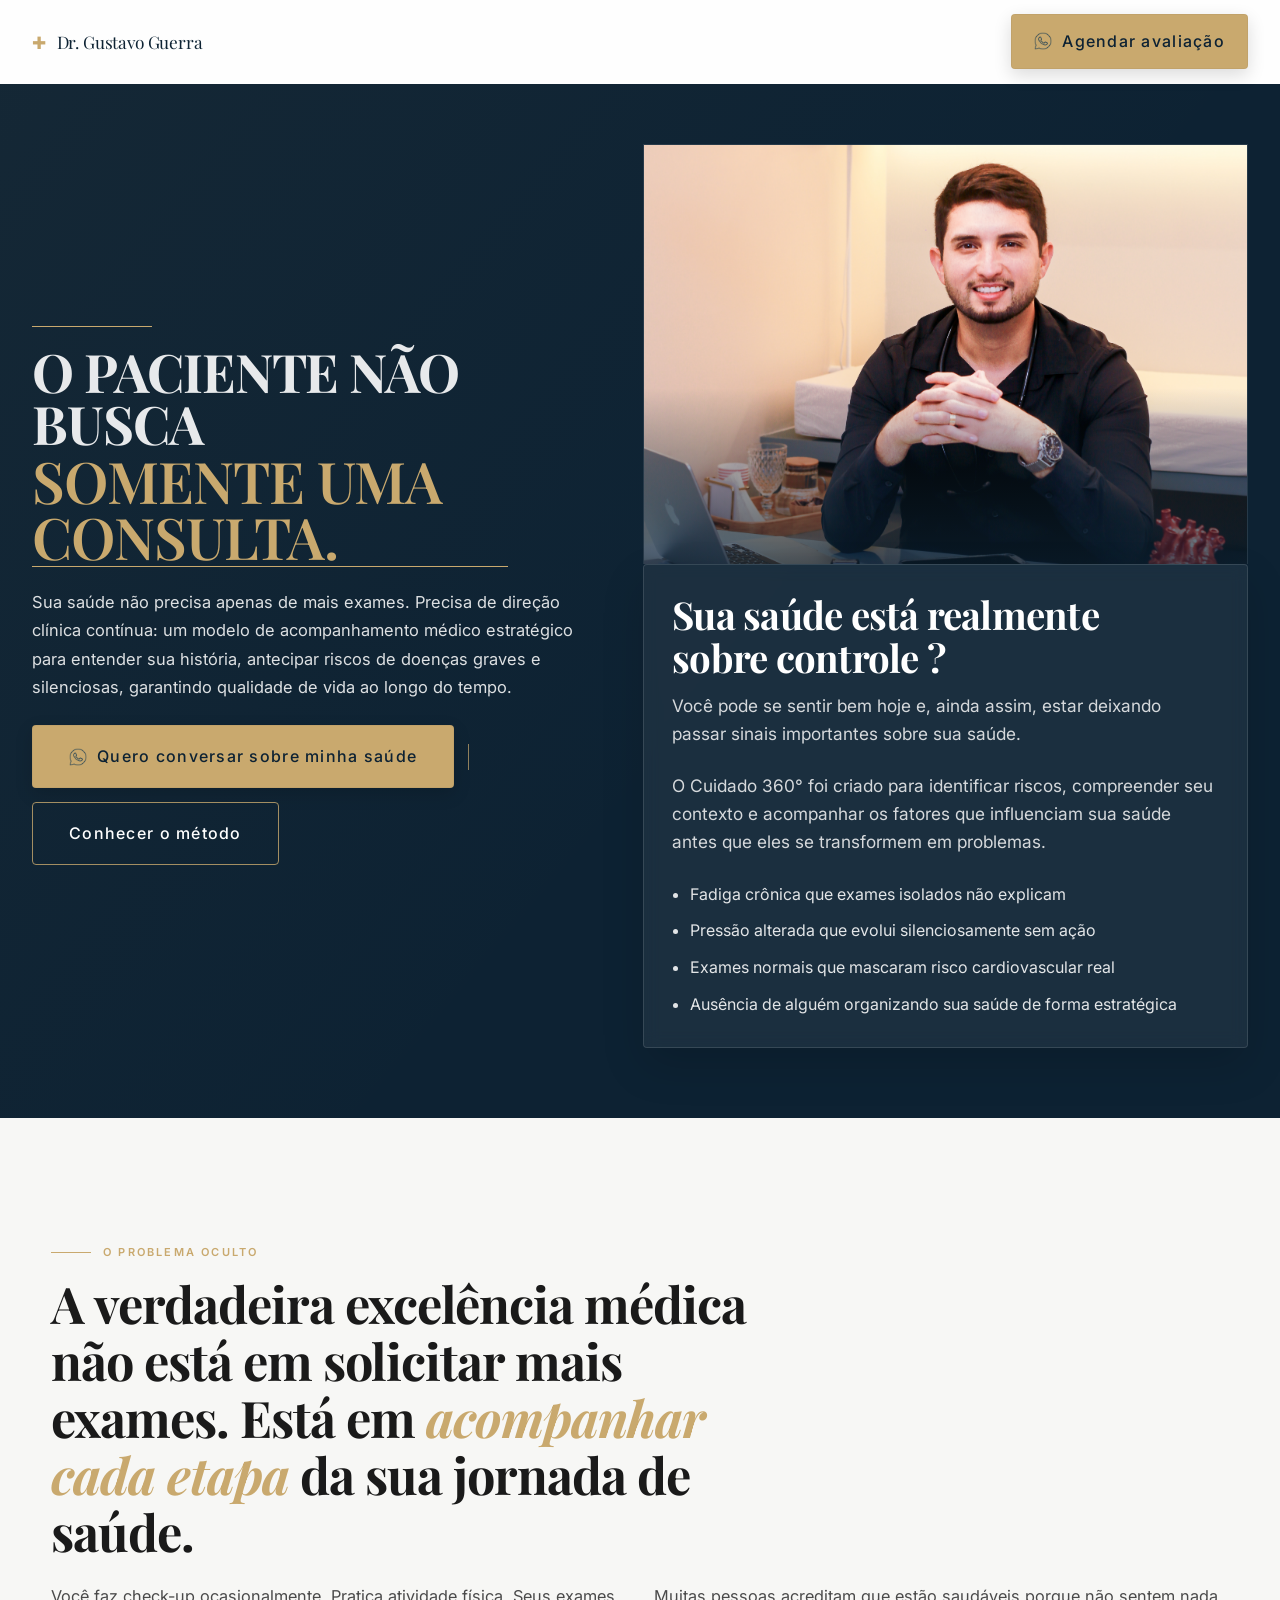
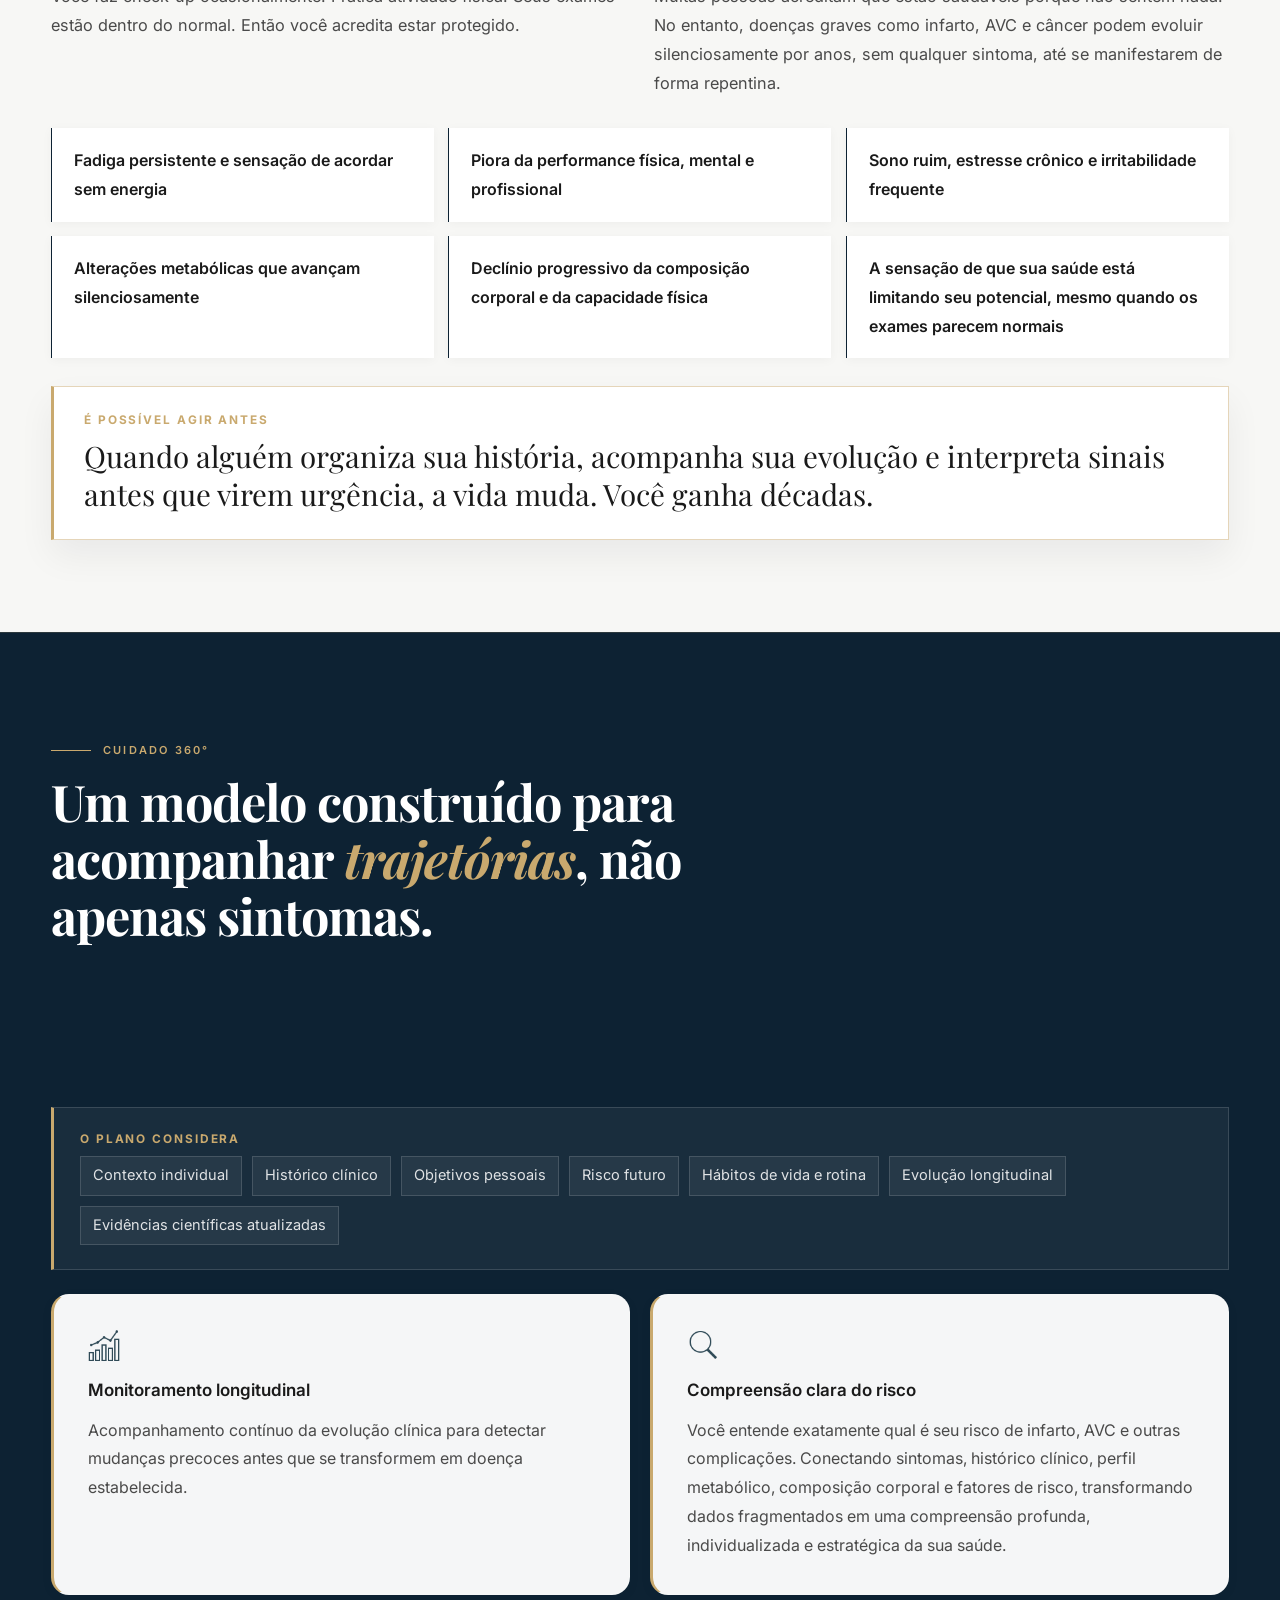
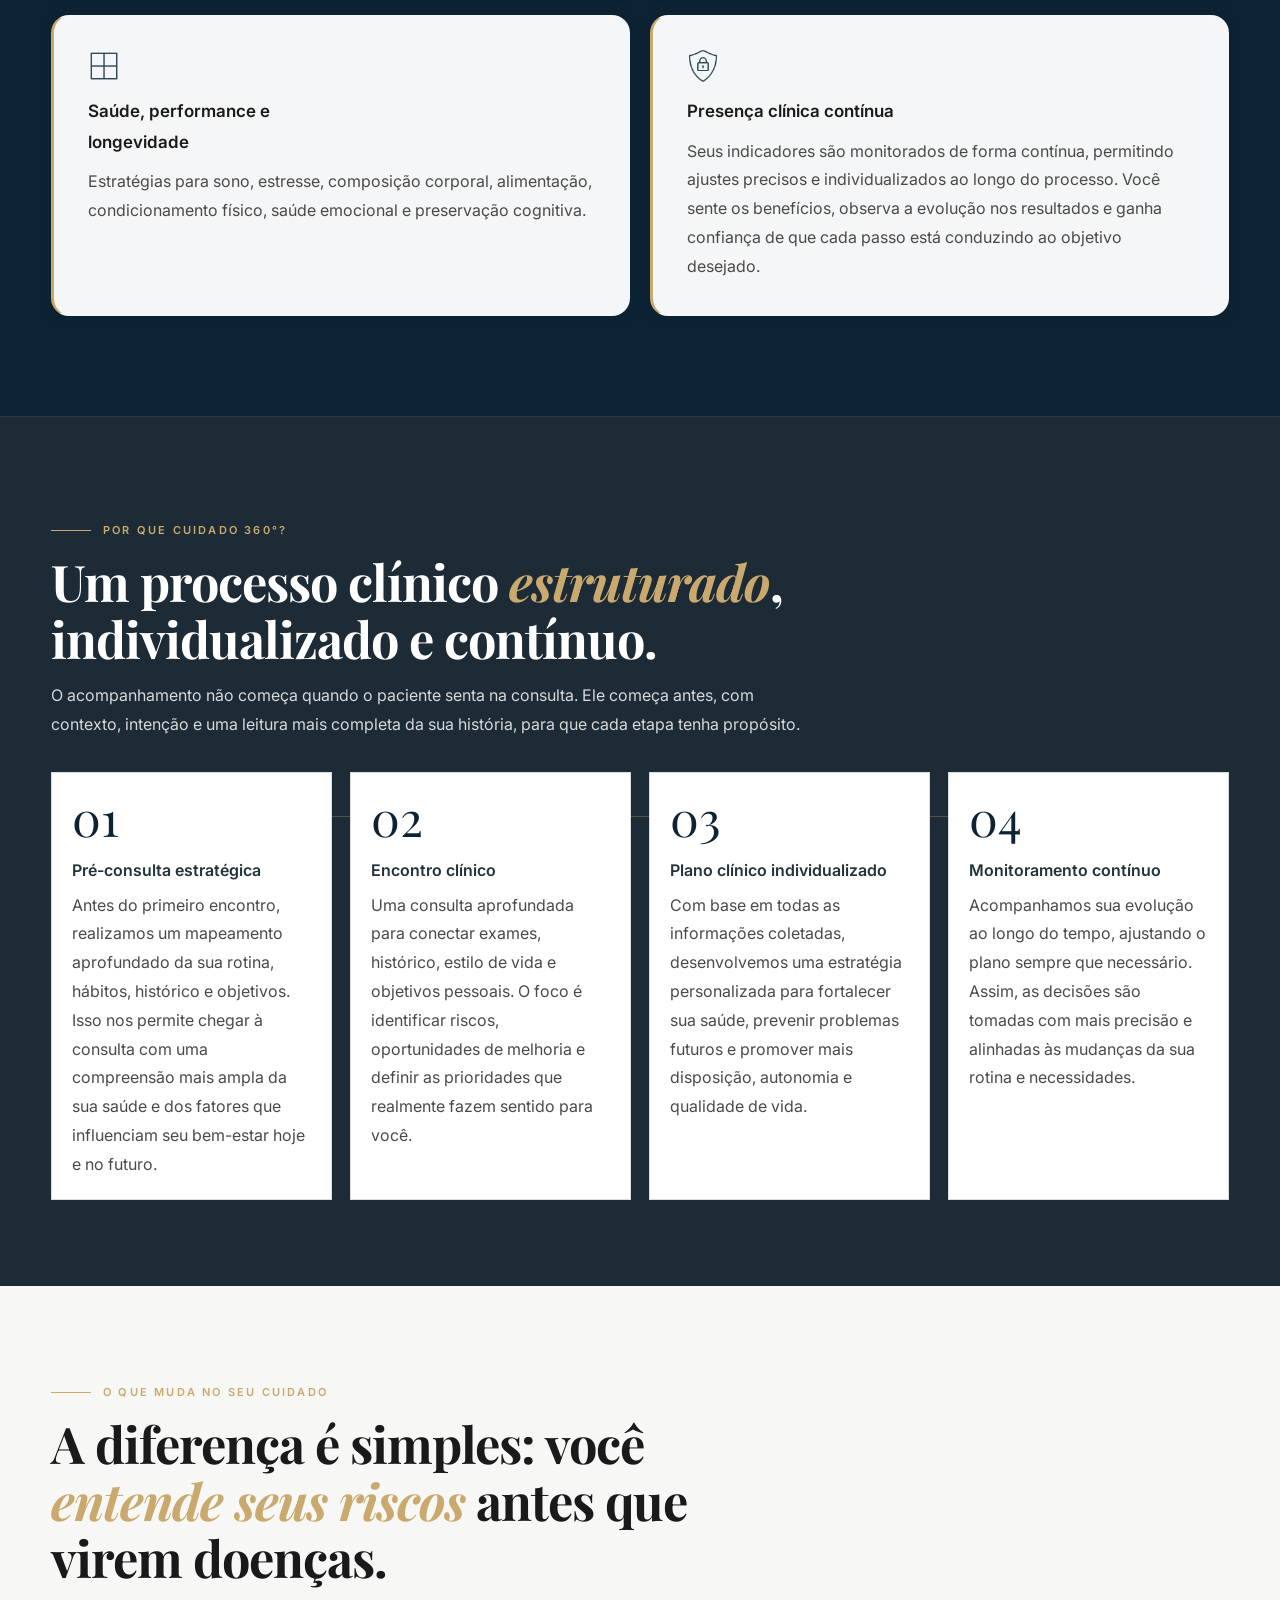
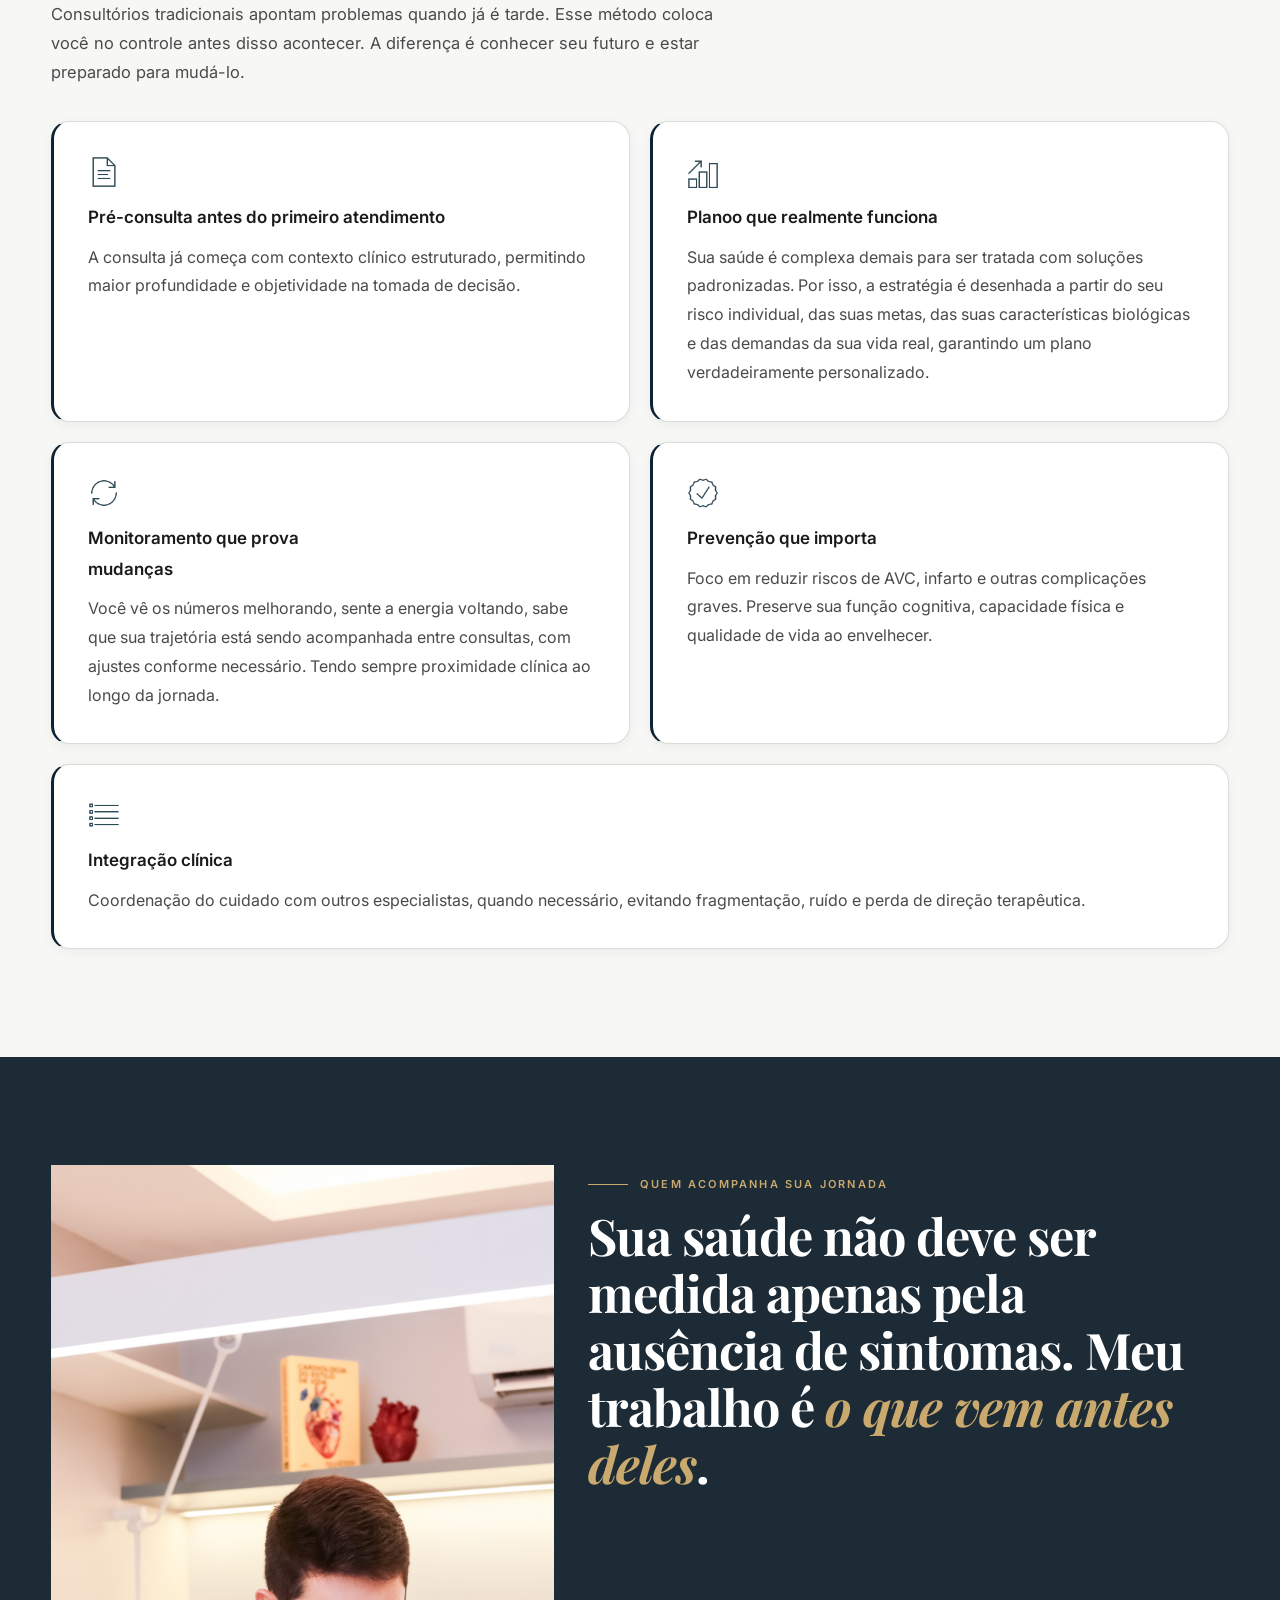
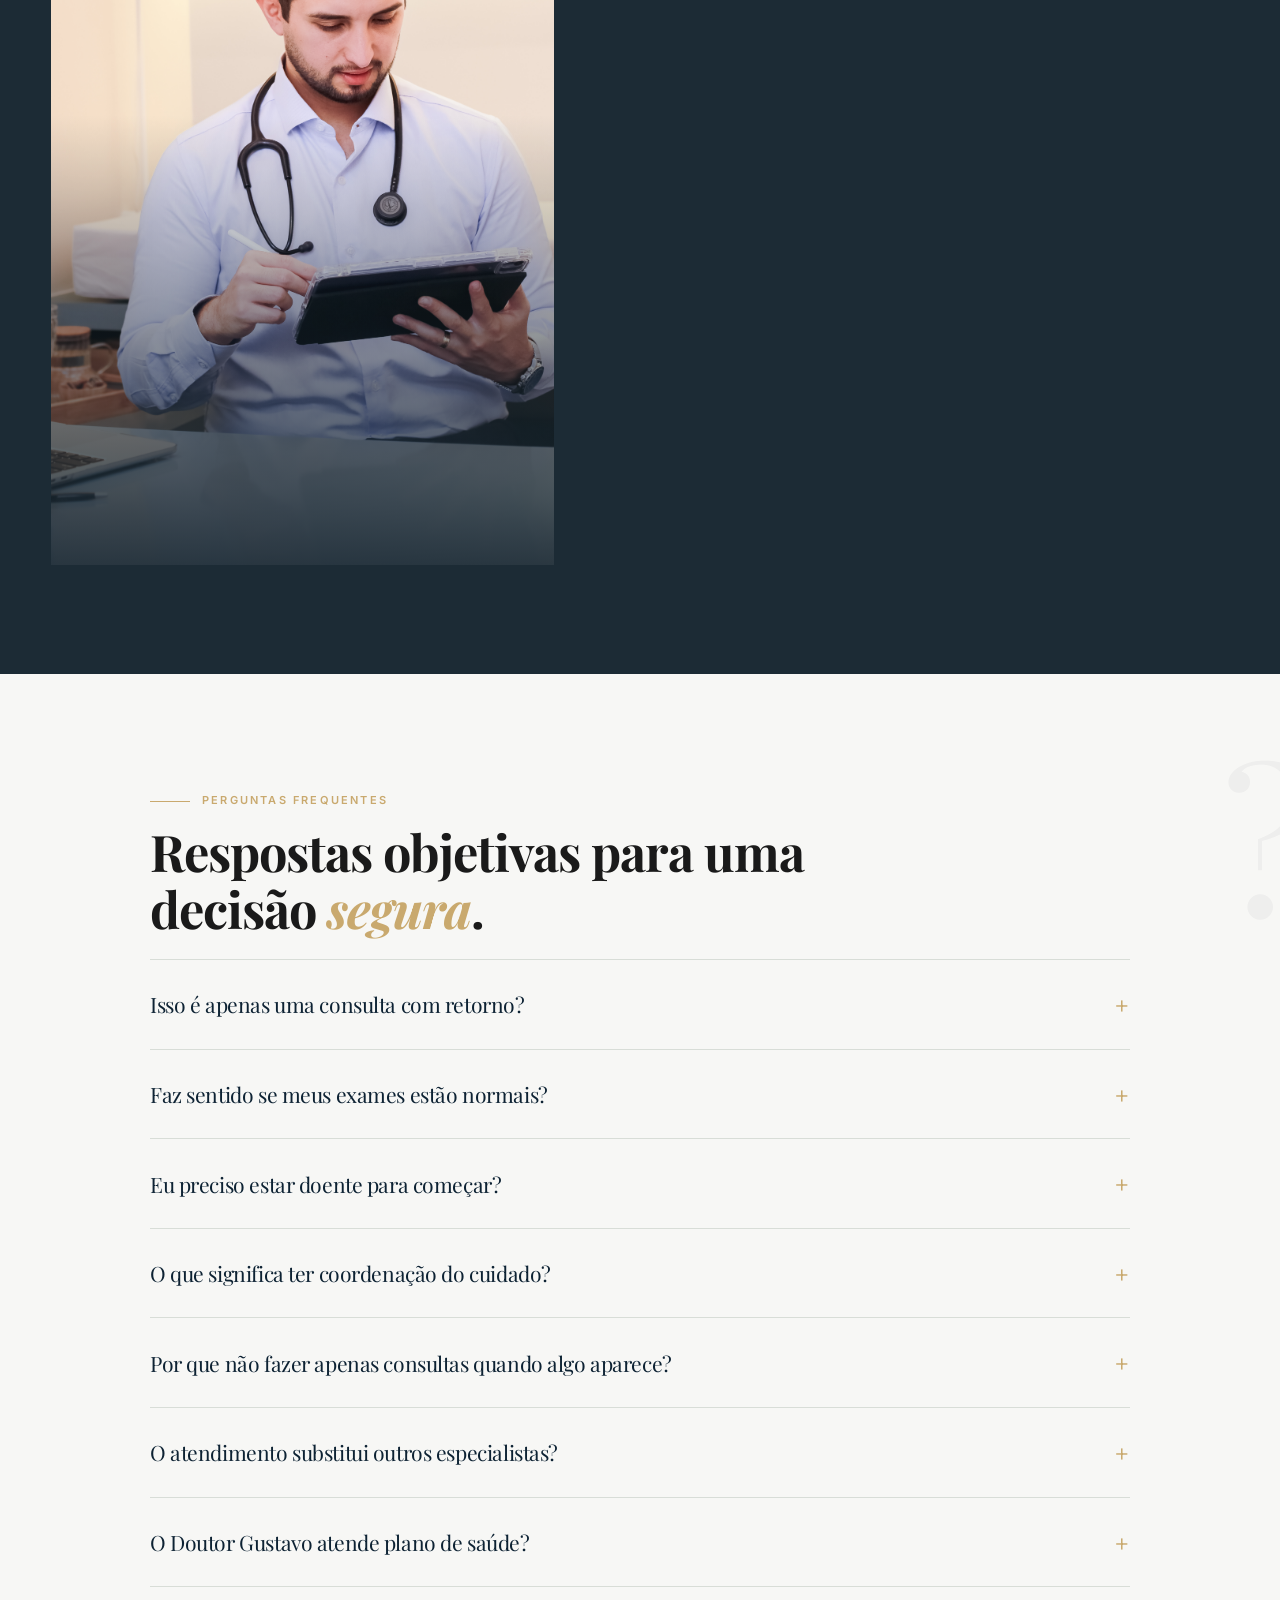
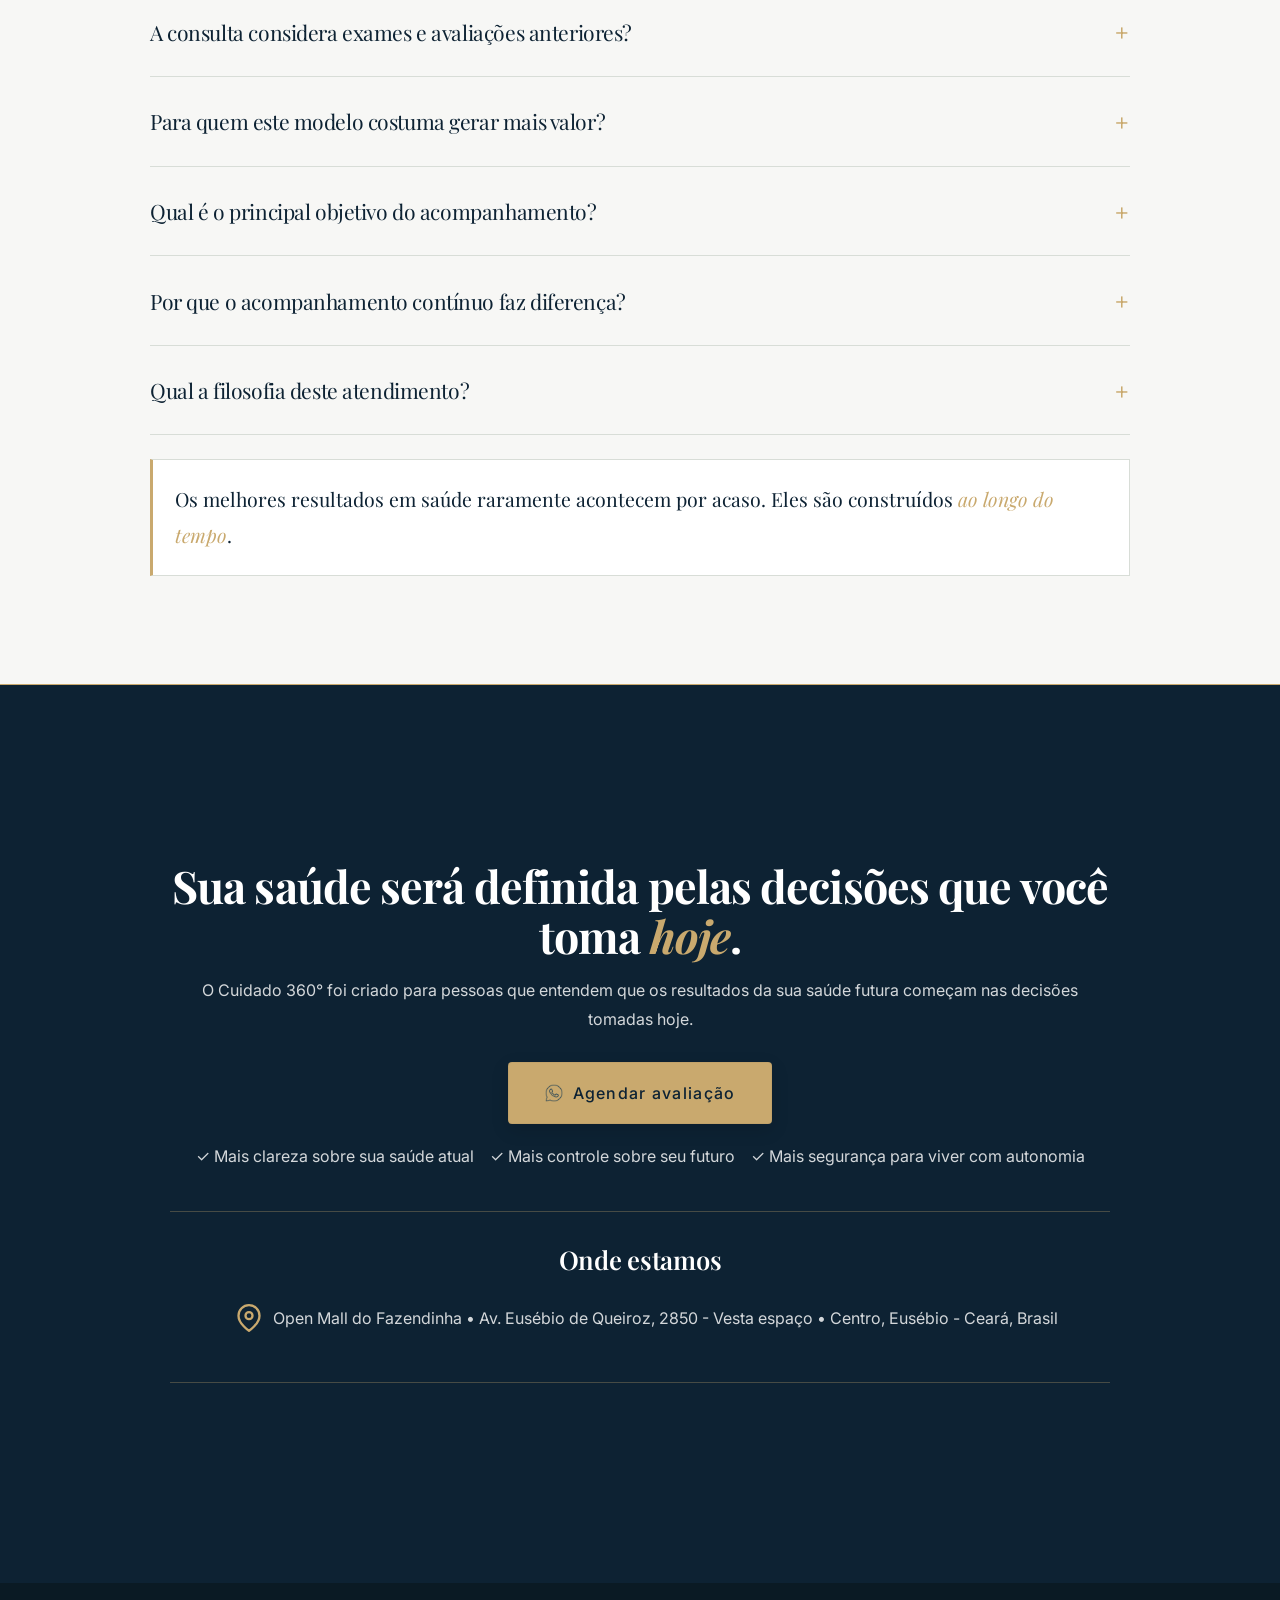
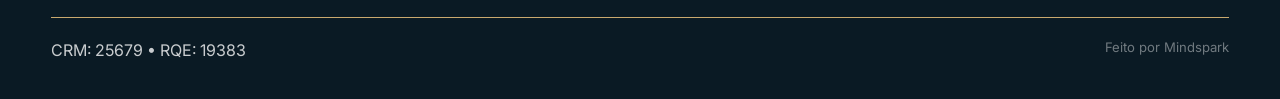
==== index.html @ e39c7053 "Bullet hreo" ====
<!doctype html>
<html lang="pt-BR">
<head>
  <meta charset="UTF-8" />
  <meta name="viewport" content="width=device-width, initial-scale=1.0" />
  <title>Dr. Gustavo Guerra | Cuidado 360</title>
  <meta name="description" content="Gestão médica estratégica com acompanhamento longitudinal de alta excelência.">
  <link rel="preconnect" href="https://fonts.googleapis.com">
  <link rel="preconnect" href="https://fonts.gstatic.com" crossorigin>
  <link href="https://fonts.googleapis.com/css2?family=Inter:wght@300;400;500;600&family=Playfair+Display:ital,wght@0,500;0,600;0,700;1,500&display=swap" rel="stylesheet">
  <link rel="stylesheet" href="styles.css" />
</head>
<body>
  <nav class="topbar" aria-label="Barra principal">
    <div class="topbar__inner">
      <p class="brand"><span>✚</span> Dr. Gustavo Guerra</p>
      <a class="btn btn--primary btn--wa" href="https://wa.me/5500000000000" target="_blank" rel="noopener noreferrer"><span class="btn__icon" aria-hidden="true"><!-- SVG original: <svg viewBox="0 0 24 24" fill="none"><path d="M20.2 12.1c0 4.5-3.7 8.2-8.2 8.2-1.4 0-2.8-.4-4-.9L3.7 21l1.5-4.2c-.7-1.3-1-2.7-1-4.2 0-4.5 3.7-8.2 8.2-8.2s8.2 3.7 8.2 8.2Z"></path><path d="M9.2 8.9c.2-.4.4-.4.6-.4h.5c.2 0 .4 0 .5.4l.8 2c.1.2.1.4 0 .6l-.4.5c-.1.1-.2.2-.1.4.3.6.8 1.1 1.4 1.6.5.4 1 .7 1.6.9.2.1.3 0 .4-.1l.5-.6c.2-.2.4-.2.6-.1l1.9.9c.3.1.4.3.4.5v.5c0 .2 0 .4-.4.6-.5.3-1 .5-1.6.5-1 0-2-.4-3-.9-1-.5-1.9-1.3-2.7-2.1-.8-.8-1.5-1.7-2-2.7-.5-1-.8-2-.8-3 0-.6.2-1.2.4-1.7Z"></path></svg> --><img src="midias/icones/whatsapp.png" alt=""></span><span>Agendar avaliação</span></a>
    </div>
  </nav>

  <header class="hero" id="inicio">
    <div class="container hero__container">
      <div class="hero__grid">
        <div class="hero__content">
          <!-- <p class="hero__kicker">Acompanhamento médico para viver com plenitude!</p> -->
          <div class="hero__hairline"></div>
          <h1>
            <span class="hero__title-row">O paciente não busca</span>
            <span class="hero__title-row"><span class="hero__title-accent">somente uma consulta.</span></span>
          </h1>
          <p class="hero__subtitle">Sua saúde não precisa apenas de mais exames. Precisa de direção clínica contínua: um modelo de acompanhamento médico estratégico para entender sua história, antecipar riscos de doenças graves e silenciosas, garantindo qualidade de vida ao longo do tempo.</p>
          <div class="hero__actions">
            <a class="btn btn--primary btn--wa" href="https://wa.me/5500000000000" target="_blank" rel="noopener noreferrer"><span class="btn__icon" aria-hidden="true"><!-- SVG original: <svg viewBox="0 0 24 24" fill="none"><path d="M20.2 12.1c0 4.5-3.7 8.2-8.2 8.2-1.4 0-2.8-.4-4-.9L3.7 21l1.5-4.2c-.7-1.3-1-2.7-1-4.2 0-4.5 3.7-8.2 8.2-8.2s8.2 3.7 8.2 8.2Z"></path><path d="M9.2 8.9c.2-.4.4-.4.6-.4h.5c.2 0 .4 0 .5.4l.8 2c.1.2.1.4 0 .6l-.4.5c-.1.1-.2.2-.1.4.3.6.8 1.1 1.4 1.6.5.4 1 .7 1.6.9.2.1.3 0 .4-.1l.5-.6c.2-.2.4-.2.6-.1l1.9.9c.3.1.4.3.4.5v.5c0 .2 0 .4-.4.6-.5.3-1 .5-1.6.5-1 0-2-.4-3-.9-1-.5-1.9-1.3-2.7-2.1-.8-.8-1.5-1.7-2-2.7-.5-1-.8-2-.8-3 0-.6.2-1.2.4-1.7Z"></path></svg> --><img src="midias/icones/whatsapp.png" alt=""></span><span>Quero conversar sobre minha saúde</span></a>
            <span class="hero__cta-divider" aria-hidden="true"></span>
            <a class="btn btn--outline" href="#metodo">Conhecer o método</a>
          </div>
        </div>

        <div class="hero__visual">
          <figure class="hero__photo">
            <img src="midias/IMG_6177.jpg" alt="Dr. Gustavo Guerra em retrato profissional" loading="lazy">
          </figure>
          <aside class="hero__card">
            <!-- Versao anterior do card:
            <h2>Você se sente cansado, fadigado, irritado ou ansioso? Talvez sua saúde esteja pedindo acompanhamento, não apenas uma consulta.</h2>
            <ul>
              <li>Mais energia e disposição para performar no cotidiano</li>
              <li>Longevidade com autonomia para curtir sua família</li>
              <li>Clareza mental para decisões mais assertivas</li>
              <li>Mais controle emocional e menos sobrecarga mental</li>
              <li>Autoestima, autoconfiança e performance profissional</li>
            </ul>
            -->
            <h2>Sua saúde está realmente sobre controle ?</h2>
            <p class="hero__card-lead">Você pode se sentir bem hoje e, ainda assim, estar deixando passar sinais importantes sobre sua saúde. </p>
            <p class="hero__card-lead"> O Cuidado 360° foi criado para identificar riscos, compreender seu contexto e acompanhar os fatores que influenciam sua saúde antes que eles se transformem em problemas.</p>

            <ul>
              <li>Fadiga crônica que exames isolados não explicam</li>
              <li>Pressão alterada que evolui silenciosamente sem ação</li>
              <li>Exames normais que mascaram risco cardiovascular real</li>
              <li>Ausência de alguém organizando sua saúde de forma estratégica</li>
            </ul>
            <!-- <span class="hero__icon">✚ Você se sente cansado, fadigado, irritado ou ansioso? Talvez sua saúde esteja pedindo acompanhamento, não apenas uma consulta.</span> -->
           
          </aside>
        </div>
      </div>
    </div>
  </header>

  <main>
    <section class="section section--light" id="problema">
      <div class="container reveal-group">
        <p class="eyebrow" data-reveal>O problema oculto</p>
        <h2 data-reveal>A verdadeira excelência médica não está em solicitar mais exames. Está em <em>acompanhar cada etapa</em> da sua jornada de saúde.</h2>
        <div class="split-copy">
          <p data-reveal>Você faz check-up ocasionalmente. Pratica atividade física. Seus exames estão dentro do normal. Então você acredita estar protegido.</p>
          <p data-reveal>Muitas pessoas acreditam que estão saudáveis porque não sentem nada. No entanto, doenças graves como infarto, AVC e câncer podem evoluir silenciosamente por anos, sem qualquer sintoma, até se manifestarem de forma repentina.</p> 
        </div>
        <div class="problem-grid problem-grid--symptoms">
          <article class="problem-item" data-reveal>
            <p>Fadiga persistente e sensação de acordar sem energia</p>
          </article>
          <article class="problem-item" data-reveal>
            <p>Piora da performance física, mental e profissional</p>
          </article>
          <article class="problem-item" data-reveal>
            <p>Sono ruim, estresse crônico e irritabilidade frequente</p>
          </article>
          <article class="problem-item" data-reveal>
            <p>Alterações metabólicas que avançam silenciosamente</p>
          </article>
          <article class="problem-item" data-reveal>
            <p>Declínio progressivo da composição corporal e da capacidade física</p>
          </article>
          <article class="problem-item" data-reveal>
            <p>A sensação de que sua saúde está limitando seu potencial, mesmo quando os exames parecem normais</p>
          </article>
        </div>
        <article class="insight-box" data-reveal>
          <span>É possível agir antes</span>
          <p>Quando alguém organiza sua história, acompanha sua evolução e interpreta sinais antes que virem urgência, a vida muda. Você ganha décadas.</p>
        </article>
      </div>
    </section>

    <section class="section section--dark" id="metodo">
      <div class="container reveal-group">
        <p class="eyebrow" data-reveal>Cuidado 360°</p>
        <h2 data-reveal>Um modelo construído para acompanhar <em>trajetórias</em>, não apenas sintomas.</h2>
        <p class="lead" data-reveal>O Cuidado 360° parte de um princípio simples: transformar o acompanhamento médico em um sistema contínuo de avaliação, prevenção e tomada de decisão clínica personalizada. Cada conduta nasce da leitura do seu contexto, do seu histórico, dos seus objetivos e da sua evolução ao longo do tempo.</p>
        <div class="method-context" data-reveal>
          <span>O plano considera</span>
          <ul>
            <li>Contexto individual</li>
            <li>Histórico clínico</li>
            <li>Objetivos pessoais</li>
            <li>Risco futuro</li>
            <li>Hábitos de vida e rotina</li>
            <li>Evolução longitudinal</li>
            <li>Evidências científicas atualizadas</li>
          </ul>
        </div>
        <div class="grid grid--2 method-pillars">
          <article class="card" data-reveal>
            <span class="card__icon" aria-hidden="true"><!-- SVG original: <svg viewBox="0 0 24 24" fill="none"><polyline points="4,14 9,9 13,13 20,6"></polyline><path d="M20 11V6H15"></path></svg> --><img src="midias/icones/monitoramento.png" alt=""></span>
            <h3>Monitoramento longitudinal</h3>
            <p>Acompanhamento contínuo da evolução clínica para detectar mudanças precoces antes que se transformem em doença estabelecida.</p>
          </article>
          <article class="card" data-reveal>
            <span class="card__icon" aria-hidden="true"><!-- SVG original: <svg viewBox="0 0 24 24" fill="none"><circle cx="11" cy="11" r="7"></circle><path d="M21 21l-4.3-4.3"></path><path d="M11 8v3l2 2"></path></svg> --><img src="midias/icones/raciocinio-clinico.png" alt=""></span>
            <h3>Compreensão clara do risco</h3>
            <p>Você entende exatamente qual é seu risco de infarto, AVC e outras complicações. Conectando sintomas, histórico clínico, perfil metabólico, composição corporal e fatores de risco, transformando dados fragmentados em uma compreensão profunda, individualizada e estratégica da sua saúde.</p>
          </article>
          <article class="card" data-reveal>
            <span class="card__icon" aria-hidden="true"><!-- SVG original: <svg viewBox="0 0 24 24" fill="none"><rect x="4" y="4" width="7" height="7"></rect><rect x="13" y="4" width="7" height="7"></rect><rect x="4" y="13" width="7" height="7"></rect><rect x="13" y="13" width="7" height="7"></rect></svg> --><img src="midias/icones/saude-performance.png" alt=""></span>
            <h3>Saúde, performance e longevidade</h3>
            <p>Estratégias para sono, estresse, composição corporal, alimentação, condicionamento físico, saúde emocional e preservação cognitiva.</p>
          </article>
          <article class="card" data-reveal>
            <span class="card__icon" aria-hidden="true"><!-- SVG original: <svg viewBox="0 0 24 24" fill="none"><path d="M12 3l7 3v6c0 5-3.5 8-7 9-3.5-1-7-4-7-9V6l7-3z"></path><path d="M12 8v4l2 2"></path></svg> --><img src="midias/icones/presenca-clinica.png" alt=""></span>
            <h3>Presença clínica contínua</h3>
            <p>Seus indicadores são monitorados de forma contínua, permitindo ajustes precisos e individualizados ao longo do processo. Você sente os benefícios, observa a evolução nos resultados e ganha confiança de que cada passo está conduzindo ao objetivo desejado.</p>
          </article>
        </div>
      </div>
    </section>

    <section class="section section--graphite" id="processo">
      <div class="container reveal-group">
        <p class="eyebrow" data-reveal>Por que Cuidado 360°?</p>
        <h2 data-reveal>Um processo clínico <em>estruturado</em>, individualizado e contínuo.</h2>
        <p class="lead" data-reveal>O acompanhamento não começa quando o paciente senta na consulta. Ele começa antes, com contexto, intenção e uma leitura mais completa da sua história, para que cada etapa tenha propósito.</p>
        <div class="process" data-process>
          <article class="process__step" data-reveal>
            <span>01</span>
            <h3>Pré-consulta estratégica</h3>
            <p>Antes do primeiro encontro, realizamos um mapeamento aprofundado da sua rotina, hábitos, histórico e objetivos. Isso nos permite chegar à consulta com uma compreensão mais ampla da sua saúde e dos fatores que influenciam seu bem-estar hoje e no futuro.</p>
          </article>
          <article class="process__step" data-reveal>
            <span>02</span>
            <h3>Encontro clínico</h3>
            <p>Uma consulta aprofundada para conectar exames, histórico, estilo de vida e objetivos pessoais. O foco é identificar riscos, oportunidades de melhoria e definir as prioridades que realmente fazem sentido para você.</p>
          </article>
          <article class="process__step" data-reveal>
            <span>03</span>
            <h3>Plano clínico individualizado</h3>
            <p>Com base em todas as informações coletadas, desenvolvemos uma estratégia personalizada para fortalecer sua saúde, prevenir problemas futuros e promover mais disposição, autonomia e qualidade de vida.</p>
          </article>
          <article class="process__step" data-reveal>
            <span>04</span>
            <h3>Monitoramento contínuo</h3>
            <p>Acompanhamos sua evolução ao longo do tempo, ajustando o plano sempre que necessário. Assim, as decisões são tomadas com mais precisão e alinhadas às mudanças da sua rotina e necessidades.</p>
          </article>
        </div>
      </div>
    </section>

    <section class="section section--light" id="diferenciais">
      <div class="container reveal-group">
        <p class="eyebrow" data-reveal>O que muda no seu cuidado</p>
        <h2 data-reveal>A diferença é simples: você <em>entende seus riscos</em> antes que virem doenças.</h2>
        <p class="section-lead" data-reveal>Consultórios tradicionais apontam problemas quando já é tarde. Esse método coloca você no controle antes disso acontecer. A diferença é conhecer seu futuro e estar preparado para mudá-lo.</p>
        <div class="grid grid--2">
          <article class="card" data-reveal>
            <span class="card__icon" aria-hidden="true"><!-- SVG original: <svg viewBox="0 0 24 24" fill="none"><rect x="6" y="4" width="12" height="16"></rect><path d="M9 9h6M9 13h6"></path></svg> --><img src="midias/icones/pre-consulta.png" alt=""></span>
            <h3 class="card__title--single-line">Pré-consulta antes do primeiro atendimento</h3>
            <p>A consulta já começa com contexto clínico estruturado, permitindo maior profundidade e objetividade na tomada de decisão.</p>
          </article>
          <article class="card" data-reveal>
            <span class="card__icon" aria-hidden="true"><!-- SVG original: <svg viewBox="0 0 24 24" fill="none"><path d="M4 18l7-7 4 4 5-5"></path><path d="M15 10h5v5"></path></svg> --><img src="midias/icones/personalizacao.png" alt=""></span>
            <h3>Planoo que realmente funciona</h3>
            <p>Sua saúde é complexa demais para ser tratada com soluções padronizadas. Por isso, a estratégia é desenhada a partir do seu risco individual, das suas metas, das suas características biológicas e das demandas da sua vida real, garantindo um plano verdadeiramente personalizado.</p>
          </article>
          <article class="card" data-reveal>
            <span class="card__icon" aria-hidden="true"><!-- SVG original: <svg viewBox="0 0 24 24" fill="none"><path d="M20 11a8 8 0 0 0-14-5"></path><path d="M4 13a8 8 0 0 0 14 5"></path><path d="M3 5v4h4"></path><path d="M21 19v-4h-4"></path></svg> --><img src="midias/icones/continuidade.png" alt=""></span>
            <h3>Monitoramento que prova mudanças</h3>
            <p>Você vê os números melhorando, sente a energia voltando, sabe que sua trajetória está sendo acompanhada entre consultas, com ajustes conforme necessário. Tendo sempre proximidade clínica ao longo da jornada.</p>
          </article>
          <article class="card" data-reveal>
            <span class="card__icon" aria-hidden="true"><!-- SVG original: <svg viewBox="0 0 24 24" fill="none"><path d="M12 3l7 3v6c0 5-3.5 8-7 9-3.5-1-7-4-7-9V6l7-3z"></path><path d="M9 12l2 2 4-4"></path></svg> --><img src="midias/icones/prevencao.png" alt=""></span>
            <h3>Prevenção que importa</h3>
            <p>Foco em reduzir riscos de AVC, infarto e outras complicações graves. Preserve sua função cognitiva, capacidade física e qualidade de vida ao envelhecer.</p>
          </article>
          <article class="card card--wide" data-reveal>
            <span class="card__icon" aria-hidden="true"><!-- SVG original: <svg viewBox="0 0 24 24" fill="none"><path d="M8 6h8M8 12h8M8 18h8"></path><path d="M4 6h.01M4 12h.01M4 18h.01"></path><path d="M20 6h.01M20 12h.01M20 18h.01"></path></svg> --><img src="midias/icones/integracao-clinica.png" alt=""></span>
            <h3>Integração clínica</h3>
            <p>Coordenação do cuidado com outros especialistas, quando necessário, evitando fragmentação, ruído e perda de direção terapêutica.</p>
          </article>
        </div>
      </div>
    </section>

    <section class="section section--graphite" id="autoridade">
      <div class="container authority-layout reveal-group">
        <figure class="authority-photo" data-reveal>
          <img src="midias/IMG_6264.jpg" alt="Dr. Gustavo Guerra em jaleco" loading="lazy">
        </figure>
        <div>
          <p class="eyebrow" data-reveal>Quem acompanha sua jornada</p>
          <h2 data-reveal>Sua saúde não deve ser medida apenas pela ausência de sintomas. 
            Meu trabalho é <em>o que vem antes deles</em>.</h2>
          <article class="box box--dark" data-reveal>
            <p>Ao longo da minha trajetória, acompanhei pacientes que buscavam mais do que tratamento. Buscavam segurança. Prevenção. Longevidade. E principalmente a tranquilidade de saber que sua saúde cardiovascular estava sendo monitorada de forma criteriosa e individualizada. Esse é o meu trabalho.</p>
          </article>
          <ul class="credentials-list" data-reveal>
            <li>Médico especialista em clinica médica</li>
            <li>Medicina baseada em evidências</li>
            <li>Atualização científica contínua</li>
            <li>Médico centrado no paciente</li>
            <li>Escuta ativa e empática</li>
            <li>Raciocínio clínico aprofundado para decisões que realmente funcionam</li>
            <li>Coordenação clínica: juntando evidências de diferentes áreas para sua saúde.</li>
          </ul>
          <blockquote data-reveal>

            Muitas vezes, o corpo envia sinais muito antes de uma doença se manifestar. 
            Meu trabalho é reconhecer esses sinais e transformar informação em ação.
            <cite>Dr. Gustavo Guerra</cite>
          </blockquote>
        </div>
      </div>
    </section>

    <section class="section section--light faq-section" id="faq">
      <div class="container narrow">
        <p class="eyebrow">Perguntas frequentes</p>
        <h2>Respostas objetivas para uma decisão <em>segura</em>.</h2>
        <div class="accordion" data-accordion>
          <details class="accordion__item">
            <summary><span>Isso é apenas uma consulta com retorno?</span></summary>
            <p>Não. A consulta inicial abre a jornada, mas o valor está no acompanhamento da evolução, nos ajustes e na leitura clínica contínua.</p>
          </details>
          <details class="accordion__item">
            <summary><span>Faz sentido se meus exames estão normais?</span></summary>
            <p>Sim. Exames normais são uma fotografia. O acompanhamento observa tendência, contexto, sintomas sutis e risco futuro.</p>
          </details>
          <details class="accordion__item">
            <summary><span>Eu preciso estar doente para começar?</span></summary>
            <p>Não. O acompanhamento é especialmente valioso para quem quer preservar energia, autonomia, composição corporal, clareza mental e longevidade funcional.</p>
          </details>
          <details class="accordion__item">
            <summary><span>O que significa ter coordenação do cuidado?</span></summary>
            <p>Significa ter um médico de referência organizando exames, condutas, especialistas e decisões dentro de uma estratégia coerente.</p>
          </details>
          <details class="accordion__item">
            <summary><span>Por que não fazer apenas consultas quando algo aparece?</span></summary>
            <p>Porque decisões reativas costumam chegar depois da perda de energia, performance ou controle metabólico. O método busca antecipar esse movimento.</p>
          </details>
          <details class="accordion__item">
            <summary><span>O atendimento substitui outros especialistas?</span></summary>
            <p>Não. Ele ajuda a integrar condutas de diferentes especialistas dentro de uma visão única, evitando ruído e decisões desconectadas.</p>
          </details>
           <details class="accordion__item">
            <summary><span>O Doutor Gustavo atende plano de saúde?</span></summary>
            <p>Os planos de saúde são estruturados para remunerar atos médicos isolados. O acompanhamento é realizado de forma particular, pois garante a liberdade necessária para oferecer um cuidado verdadeiramente personalizado, profundo e contínuo, centrado não apenas no tratamento de doenças, mas na preservação da autonomia, da funcionalidade, da qualidade de vida e da segurança em saúde ao longo do tempo.</p>
          </details>
          <details class="accordion__item">
            <summary><span>A consulta considera exames e avaliações anteriores?</span></summary>
            <p>Sim. Histórico clínico, exames prévios, sintomas, rotina e objetivos pessoais são analisados em conjunto para decisões mais precisas.</p>
          </details>
          <details class="accordion__item">
            <summary><span>Para quem este modelo costuma gerar mais valor?</span></summary>
            <p>Para pessoas que não querem apenas tratar problemas, mas construir uma estratégia de saúde para os próximos anos.</p>
          </details>
          <details class="accordion__item">
            <summary><span>Qual é o principal objetivo do acompanhamento?</span></summary>
            <p>Antecipar riscos, preservar função e manter decisões clínicas sob direção estratégica antes da perda de performance em saúde.</p>
          </details>
          <details class="accordion__item">
            <summary><span>Por que o acompanhamento contínuo faz diferença?</span></summary>
            <p>Porque o que transforma desfechos é a capacidade de acompanhar evolução, detectar tendências e ajustar condutas com antecedência.</p>
          </details>
          <details class="accordion__item">
            <summary><span>Qual a filosofia deste atendimento?</span></summary>
            <p>Exames mostram momentos. Acompanhamento revela trajetórias.</p>
          </details>
          <p class="closing">Os melhores resultados em saúde raramente acontecem por acaso. Eles são construídos <em>ao longo do tempo</em>.</p>
      </div>
    </section>
  </main>

  <section class="cta" id="cta-final">
    <div class="container narrow cta__inner">
      <h2>Sua saúde será definida pelas decisões que você toma <em>hoje</em>.</h2>
      <p>O Cuidado 360° foi criado para pessoas que entendem que os resultados da sua saúde futura começam nas decisões tomadas hoje.</p>
        <a class="btn btn--primary btn--wa" href="https://wa.me/5500000000000" target="_blank" rel="noopener noreferrer"><span class="btn__icon" aria-hidden="true"><!-- SVG original: <svg viewBox="0 0 24 24" fill="none"><path d="M20.2 12.1c0 4.5-3.7 8.2-8.2 8.2-1.4 0-2.8-.4-4-.9L3.7 21l1.5-4.2c-.7-1.3-1-2.7-1-4.2 0-4.5 3.7-8.2 8.2-8.2s8.2 3.7 8.2 8.2Z"></path><path d="M9.2 8.9c.2-.4.4-.4.6-.4h.5c.2 0 .4 0 .5.4l.8 2c.1.2.1.4 0 .6l-.4.5c-.1.1-.2.2-.1.4.3.6.8 1.1 1.4 1.6.5.4 1 .7 1.6.9.2.1.3 0 .4-.1l.5-.6c.2-.2.4-.2.6-.1l1.9.9c.3.1.4.3.4.5v.5c0 .2 0 .4-.4.6-.5.3-1 .5-1.6.5-1 0-2-.4-3-.9-1-.5-1.9-1.3-2.7-2.1-.8-.8-1.5-1.7-2-2.7-.5-1-.8-2-.8-3 0-.6.2-1.2.4-1.7Z"></path></svg> --><img src="midias/icones/whatsapp.png" alt=""></span><span>Agendar avaliação</span></a>
       <ul class="trust-signals">
         <li>✓ Mais clareza sobre sua saúde atual</li>
         <li>✓ Mais controle sobre seu futuro</li>
         <li>✓ Mais segurança para viver com autonomia</li>
       </ul>
       <div class="cta__location">
         <div class="cta__location-divider"></div>
         <h4 class="cta__location-title">Onde estamos</h4>
         <div class="cta__location-item">
           <svg class="cta__location-icon" viewBox="0 0 24 24" fill="none" stroke="currentColor" stroke-width="2">
             <path d="M21 10c0 7-9 13-9 13s-9-6-9-13a9 9 0 0 1 18 0z"></path>
             <circle cx="12" cy="10" r="3"></circle>
           </svg>
           <div class="cta__location-content">
             <p class="cta__location-text">Open Mall do Fazendinha • Av. Eusébio de Queiroz, 2850 - Vesta espaço • Centro, Eusébio - Ceará, Brasil</p>
           </div>
         </div>
         <div class="cta__location-divider"></div>
       </div>
     </div>
     </div>
  </section>

  <footer class="footer">
    <div class="container footer__inner">
      <p>CRM: 25679 • RQE: 19383</p>
      <p class="footer__credit">Feito por <a href="https://www.instagram.com/mindspark.ag/" target="_blank" rel="noopener noreferrer nofollow">Mindspark</a></p>
    </div>
  </footer>

  <script src="script.js"></script>
</body>
</html>
---- styles.css ----
:root {
  --petroleum: #0d2233;
  --graphite: #1c2b35;
  --offwhite: #f7f7f5;
  --gold: #c9a96e;
  --text-dark: #1a1a1a;
  --text-muted: #4a4a4a;
  --line-light: #d8ddd7;
  --line-dark: rgba(255, 255, 255, 0.18);
  --radius: 4px;
}

* {
  box-sizing: border-box;
}

html {
  scroll-behavior: smooth;
}

body {
  margin: 0;
  font-family: "Inter", sans-serif;
  font-weight: 400;
  color: var(--text-dark);
  background: var(--offwhite);
  line-height: 1.8;
}

h1,
h2,
h3,
p,
ul,
blockquote,
figure {
  margin: 0;
}

.container {
  width: min(1200px, 92vw);
  margin: 0 auto;
}

.hero__container {
  width: min(1320px, 95vw);
  margin: 0 auto;
}

.narrow {
  width: min(980px, 92vw);
  margin: 0 auto;
}

.topbar {
  position: sticky;
  top: 0;
  z-index: 40;
  background: rgba(255, 255, 255, 0.86);
  backdrop-filter: blur(10px);
  border-bottom: 1px solid transparent;
  transition: border-color 0.3s ease;
}

.topbar.is-scrolled {
  border-bottom-color: var(--gold);
}

.topbar__inner {
  width: min(1320px, 95vw);
  margin: 0 auto;
  display: flex;
  align-items: center;
  justify-content: space-between;
  padding: 14px 0;
}

.brand {
  font-family: "Playfair Display", serif;
  color: var(--petroleum);
  font-size: 1.08rem;
  letter-spacing: -0.01em;
}

.brand span {
  color: var(--gold);
  margin-right: 7px;
}

.hero {
  min-height: calc(100vh - 73px);
  display: grid;
  align-items: center;
  background:
    linear-gradient(130deg, rgba(201, 169, 110, 0.04) 0%, rgba(201, 169, 110, 0) 60%),
    var(--petroleum);
  color: #ffffff;
  padding: 60px 0 70px;
}

.hero__grid {
  display: grid;
  grid-template-columns: minmax(0, 0.95fr) minmax(460px, 1.05fr);
  gap: 64px;
  align-items: center;
}

.hero__content {
  max-width: 660px;
}

.hero__kicker {
  color: var(--gold);
  font-size: 0.78rem;
  font-weight: 600;
  letter-spacing: 0.18em;
  line-height: 1.2;
  margin-bottom: 14px;
  text-transform: uppercase;
}

.eyebrow {
  font-size: 11px;
  letter-spacing: 0.2em;
  color: var(--gold);
  font-weight: 600;
  text-transform: uppercase;
  margin-bottom: 12px;
  display: inline-flex;
  align-items: center;
  gap: 12px;
}

.eyebrow::before {
  content: "";
  width: 40px;
  height: 1px;
  background: var(--gold);
}

.hero__hairline {
  height: 1px;
  width: 120px;
  background: var(--gold);
  margin-bottom: 18px;
}

h1,
section h2,
.hero__card h2,
.cta h2 {
  font-family: "Playfair Display", serif;
  letter-spacing: -0.02em;
  line-height: 1.13;
}

h1 {
  font-size: clamp(3rem, 4.15vw, 4.45rem);
  text-transform: uppercase;
  max-width: 14ch;
}

.hero h1 {
  display: grid;
  gap: 0.04em;
  line-height: 0.98;
}

.hero__title-row {
  display: block;
  color: rgba(255, 255, 255, 0.9);
}

.hero__title-accent,
.hero__title-highlight {
  color: var(--gold);
  font-size: 1.08em;
  font-weight: 600;
}

.hero__title-accent {
  position: relative;
  display: inline-block;
}

.hero__title-accent::after {
  content: "";
  position: absolute;
  left: 0;
  bottom: -0.05em;
  width: 100%;
  height: 1px;
  background: var(--gold);
}

.hero__title-highlight {
  font-style: italic;
  text-transform: none;
}

section h2 {
  font-size: clamp(2rem, 4vw, 3.15rem);
  color: inherit;
  margin-bottom: 22px;
  max-width: 23ch;
}

section h2 em,
.cta h2 em {
  font-style: italic;
  color: var(--gold);
}

.hero__subtitle {
  margin-top: 24px;
  margin-bottom: 24px;
  color: rgba(255, 255, 255, 0.86);
  max-width: 58ch;
  font-size: 1.03rem;
  line-height: 1.72;
}

.hero__actions {
  display: inline-flex;
  align-items: center;
  gap: 14px;
  flex-wrap: wrap;
}

.hero__cta-divider {
  width: 1px;
  height: 26px;
  background: rgba(201, 169, 110, 0.7);
}

.hero__visual {
  display: grid;
  gap: 0;
  margin-top: 0;
}

.hero__photo {
  position: relative;
  height: 420px;
  overflow: hidden;
  border: 1px solid rgba(255, 255, 255, 0.1);
  border-bottom: 0;
}

.hero__photo img {
   width: 100%;
   height: 100%;
   object-fit: cover;
   object-position: center center;
}

.hero__photo::after {
  content: "";
  position: absolute;
  inset: 0;
  background: linear-gradient(to bottom, rgba(13, 34, 51, 0) 58%, rgba(13, 34, 51, 0.72) 100%);
}

.hero__card {
  background: rgba(255, 255, 255, 0.06);
  border: 1px solid rgba(255, 255, 255, 0.12);
  width: 100%;
  margin: 0;
  padding: 28px;
  border-radius: var(--radius);
  backdrop-filter: blur(8px);
  position: relative;
  z-index: 2;
  box-shadow: 0 18px 44px rgba(0, 0, 0, 0.14);
}

.hero__icon {
  color: var(--gold);
  font-size: 1rem;
}

.hero__card h2 {
  font-size: clamp(2rem, 3vw, 2.65rem);
  margin: 0 0 12px;
  max-width: 18ch;
}

.hero__card-lead {
  max-width: 54ch;
  margin-bottom: 24px;
  color: rgba(255, 255, 255, 0.82);
  font-size: 1.08rem;
  line-height: 1.62;
}

.hero__card ul {
  padding-left: 18px;
  display: grid;
  gap: 8px 28px;
  color: rgba(255, 255, 255, 0.88);
}

.section {
  position: relative;
  padding: 108px 0;
}

#problema {
  padding-top: 116px;
  padding-bottom: 92px;
}

#metodo {
  padding-top: 100px;
  padding-bottom: 102px;
  box-shadow: inset 0 1px 0 rgba(201, 169, 110, 0.16), inset 0 -1px 0 rgba(201, 169, 110, 0.16);
}

#processo {
  padding-top: 94px;
  padding-bottom: 86px;
}

#diferenciais {
  padding-top: 88px;
  padding-bottom: 108px;
}

.section--light {
  background: var(--offwhite);
  color: var(--text-dark);
}

.section--dark {
  background: var(--petroleum);
  color: #ffffff;
}

.section--graphite {
  background: var(--graphite);
  color: #ffffff;
}

.lead {
  color: rgba(255, 255, 255, 0.82);
  margin-top: -8px;
  margin-bottom: 34px;
  max-width: 76ch;
}

.section-lead {
  color: var(--text-muted);
  margin-top: -8px;
  margin-bottom: 34px;
  max-width: 68ch;
  font-size: 1.03rem;
  line-height: 1.76;
}

.split-copy {
  display: grid;
  grid-template-columns: repeat(2, minmax(0, 1fr));
  gap: 28px;
  margin-bottom: 30px;
}

.split-copy p {
  color: var(--text-muted);
  font-size: 1.02rem;
  line-height: 1.78;
}

.problem-grid {
  display: grid;
  gap: 14px;
}

.problem-grid--symptoms {
  grid-template-columns: repeat(3, minmax(0, 1fr));
  margin-bottom: 28px;
}

.problem-item {
  position: relative;
  border-left: 1px solid var(--petroleum);
  padding: 18px 20px 18px 22px;
  background: #ffffff;
  box-shadow: 0 2px 10px rgba(12, 25, 34, 0.04);
  min-height: 100%;
}

.problem-item::after {
  content: none;
}

.problem-item p {
  font-weight: 600;
  color: #1a1a1a;
}

.insight-box {
  border: 1px solid rgba(201, 169, 110, 0.48);
  border-left: 3px solid var(--gold);
  background: #ffffff;
  padding: 26px 30px;
  box-shadow: 0 16px 34px rgba(12, 25, 34, 0.06);
}

.insight-box span,
.method-context span {
  display: block;
  color: var(--gold);
  font-size: 0.74rem;
  font-weight: 700;
  letter-spacing: 0.16em;
  line-height: 1.2;
  margin-bottom: 10px;
  text-transform: uppercase;
}

.insight-box p {
  color: var(--text-dark);
  font-family: "Playfair Display", serif;
  font-size: clamp(1.35rem, 2.3vw, 2rem);
  line-height: 1.28;
}

.method-context {
  border: 1px solid rgba(255, 255, 255, 0.14);
  border-left: 3px solid var(--gold);
  background: rgba(255, 255, 255, 0.05);
  padding: 24px 26px;
  margin-bottom: 24px;
}

.method-context ul {
  list-style: none;
  padding: 0;
  display: flex;
  flex-wrap: wrap;
  gap: 10px;
}

.method-context li {
  border: 1px solid rgba(255, 255, 255, 0.14);
  background: rgba(255, 255, 255, 0.06);
  color: rgba(255, 255, 255, 0.86);
  font-size: 0.91rem;
  line-height: 1.2;
  padding: 10px 12px;
}

.section--dark .card {
  border-color: rgba(255, 255, 255, 0.14);
  border-left-color: var(--gold);
  background: rgba(255, 255, 255, 0.96);
}

.method-pillars .card {
  min-height: 100%;
}

.card--wide {
  grid-column: 1 / -1;
}

.box,
.card {
  border-radius: var(--radius);
}

.box {
  padding: 34px;
  border: 1px solid var(--line-light);
  background: #ffffff;
}

.box p {
  color: var(--text-muted);
}

.box--dark {
  border: 1px solid var(--line-dark);
  background: rgba(255, 255, 255, 0.04);
}

.box--dark p {
  color: rgba(255, 255, 255, 0.84);
}

.grid {
  display: grid;
  gap: 20px;
}

.grid--2 {
  grid-template-columns: repeat(2, minmax(0, 1fr));
}

.card {
  position: relative;
  border: 1px solid var(--line-light);
  border-left: 3px solid var(--petroleum);
  border-radius: 18px;
  background: #ffffff;
  padding: 34px;
  box-shadow: 0 3px 12px rgba(12, 25, 34, 0.05);
  transition: transform 0.25s ease, box-shadow 0.25s ease, border-color 0.25s ease;
}

.card::after {
  content: none;
}

.card:hover {
  transform: translateY(-3px);
  box-shadow: 0 12px 28px rgba(12, 25, 34, 0.1);
  border-color: rgba(201, 169, 110, 0.55);
  background: #ffffff;
}

.card__icon {
  display: inline-flex;
  width: 32px;
  height: 32px;
  margin-bottom: 14px;
  color: #2f4a57;
}

.card__icon svg {
  width: 32px;
  height: 32px;
  stroke: currentColor;
  stroke-width: 1.5;
}

.card__icon img {
  width: 32px;
  height: 32px;
  object-fit: contain;
  display: block;
}

.card h3 {
  font-size: 17px;
  font-family: "Inter", sans-serif;
  font-weight: 600;
  color: var(--text-dark);
  margin-bottom: 10px;
  max-width: 26ch;
}

.card p {
  color: #4a4a4a;
}

.card__title--single-line {
  max-width: none;
  white-space: nowrap;
}

.js-reveal [data-reveal] {
  opacity: 0;
  transform: translateY(22px);
  transition:
    opacity 0.7s ease,
    transform 0.7s ease,
    box-shadow 0.25s ease,
    border-color 0.25s ease;
  transition-delay: var(--reveal-delay, 0ms);
  will-change: opacity, transform;
}

.js-reveal [data-reveal].is-visible {
  opacity: 1;
  transform: translateY(0);
}

.js-reveal .reveal-group [data-reveal]:nth-of-type(2) {
  --reveal-delay: 80ms;
}

.js-reveal .reveal-group [data-reveal]:nth-of-type(3) {
  --reveal-delay: 140ms;
}

.js-reveal .reveal-group [data-reveal]:nth-of-type(4) {
  --reveal-delay: 200ms;
}

.js-reveal .grid [data-reveal],
.js-reveal .problem-grid [data-reveal] {
  transition-delay: calc(var(--reveal-index, 0) * 80ms);
}

@media (prefers-reduced-motion: reduce) {
  .js-reveal [data-reveal] {
    opacity: 1;
    transform: none;
    transition: none;
  }
}

.process {
  position: relative;
  display: grid;
  grid-template-columns: repeat(4, minmax(0, 1fr));
  gap: 18px;
  --process-progress: 0%;
}

.process::before {
  content: "";
  position: absolute;
  left: 0;
  right: 0;
  top: 44px;
  height: 1px;
  background: rgba(201, 169, 110, 0.32);
}

.process::after {
  content: "";
  position: absolute;
  left: 0;
  top: 44px;
  width: var(--process-progress);
  max-width: 100%;
  height: 1px;
  background: var(--gold);
  box-shadow: 0 0 18px rgba(201, 169, 110, 0.32);
  transition: width 0.18s ease-out;
}

.process__step {
  position: relative;
  background: #ffffff;
  border: 1px solid var(--line-light);
  padding: 20px;
  z-index: 1;
  transition: transform 0.25s ease, border-color 0.25s ease, box-shadow 0.25s ease;
}

.process__step:hover {
  transform: translateY(-3px);
  border-color: rgba(201, 169, 110, 0.56);
  box-shadow: 0 14px 30px rgba(0, 0, 0, 0.16);
}

.process__step span {
  font-family: "Playfair Display", serif;
  font-size: 48px;
  color: var(--petroleum);
  line-height: 1;
}

.process__step h3 {
  margin-top: 10px;
  margin-bottom: 6px;
  font-size: 16px;
  font-weight: 600;
  color: #23333c;
}

.process__step p {
  font-size: 1rem;
  color: #4a4a4a;
}

.authority-layout {
  display: grid;
  grid-template-columns: 0.88fr 1.12fr;
  gap: 34px;
  align-items: start;
}

.authority-photo {
  position: relative;
  height: 100%;
  min-height: 520px;
  overflow: hidden;
}

.authority-photo img {
   width: 100%;
   height: 100%;
   object-fit: cover;
}

.authority-photo::after {
  content: "";
  position: absolute;
  inset: 0;
  background: linear-gradient(to bottom, rgba(28, 43, 53, 0) 55%, rgba(28, 43, 53, 0.92) 100%);
}

.credentials-list {
  list-style: none;
  padding: 0;
  display: grid;
  gap: 10px;
  margin: 26px 0;
}

.credentials-list li {
  position: relative;
  padding-left: 22px;
  color: rgba(255, 255, 255, 0.86);
}

.credentials-list li::before {
  content: "";
  position: absolute;
  left: 0;
  top: 14px;
  width: 12px;
  height: 1px;
  background: var(--gold);
}

blockquote {
  position: relative;
  color: rgba(255, 255, 255, 0.88);
  font-family: "Playfair Display", serif;
  font-size: 1.24rem;
  line-height: 1.55;
  padding-left: 34px;
}

blockquote span {
  position: absolute;
  left: 0;
  top: -24px;
  color: rgba(13, 34, 51, 0.12);
  font-size: 72px;
}

blockquote cite {
  display: block;
  font-family: "Inter", sans-serif;
  font-style: normal;
  font-size: 0.9rem;
  letter-spacing: 0.06em;
  color: rgba(255, 255, 255, 0.72);
  margin-top: 10px;
}

.faq-section {
  overflow: hidden;
}

.faq-section::after {
  content: "?";
  position: absolute;
  right: -34px;
  top: 60px;
  font-family: "Playfair Display", serif;
  font-size: 200px;
  color: rgba(13, 34, 51, 0.04);
  line-height: 1;
  pointer-events: none;
}

.accordion {
  border-top: 1px solid var(--line-light);
}

.accordion__item {
  border-bottom: 1px solid var(--line-light);
}

.accordion__item summary {
  display: flex;
  align-items: center;
  justify-content: space-between;
  list-style: none;
  cursor: pointer;
  width: 100%;
  padding: 22px 0;
  font-family: "Playfair Display", serif;
  font-size: 1.32rem;
  letter-spacing: -0.02em;
  color: var(--petroleum);
}

.accordion__item summary::-webkit-details-marker {
  display: none;
}

.accordion__item summary::after {
  content: "+";
  color: var(--gold);
  font-size: 1.55rem;
  font-family: "Inter", sans-serif;
  font-weight: 300;
  margin-left: 14px;
}

.accordion__item[open] summary::after {
  content: "−";
}

.accordion__item p {
  color: var(--text-muted);
  padding-bottom: 22px;
}

.closing {
  margin-top: 24px;
  padding: 22px;
  border: 1px solid var(--line-light);
  border-left: 3px solid var(--gold);
  font-family: "Playfair Display", serif;
  font-size: 1.22rem;
  color: var(--petroleum);
  background: #ffffff;
}

.closing em {
  color: var(--gold);
  font-style: italic;
}

.cta {
  background: var(--petroleum);
  color: #ffffff;
  padding: 120px 0;
  border-top: 1px solid var(--gold);
}

.cta__inner {
  text-align: center;
  padding: 56px 20px;
}

.cta h2 {
  font-size: clamp(2rem, 3.5vw, 3rem);
  margin-bottom: 14px;
  max-width: none;
  text-transform: none;
}

.cta p {
   color: rgba(255, 255, 255, 0.82);
   margin-bottom: 28px;
}

.cta__location {
   margin-top: 40px;
}

.cta__location-divider {
   width: 100%;
   height: 1px;
   background: rgba(201, 169, 110, 0.3);
   margin: 24px 0;
}

.cta__location-title {
   font-family: "Playfair Display", serif;
   font-size: 1.6rem;
   color: #ffffff;
   margin: 0;
   font-weight: 600;
   text-align: center;
   letter-spacing: -0.01em;
}

.cta__location-item {
   display: flex;
   align-items: flex-start;
   gap: 0;
   justify-content: center;
   margin-top: 20px;
}

.cta__location-icon {
   width: 28px;
   height: 28px;
   color: var(--gold);
   flex-shrink: 0;
   margin-top: 2px;
   margin-left: 12px;
}

.cta__location-content {
   flex: none;
}

.cta__location-text {
   color: rgba(255, 255, 255, 0.82);
   font-size: 1rem;
   margin: 0;
   margin-top: 4px;
   margin-left: 10px;
   line-height: 1.5;
}

.trust-signals {
  list-style: none;
  display: flex;
  justify-content: center;
  gap: 16px;
  margin-top: 18px;
  padding: 0;
  font-size: 1rem;
  color: rgba(255, 255, 255, 0.82);
  flex-wrap: wrap;
}

.btn {
  display: inline-flex;
  align-items: center;
  justify-content: center;
  text-decoration: none;
  border-radius: 4px;
  font-weight: 500;
  letter-spacing: 0.08em;
  transition: background-color 0.3s ease, color 0.3s ease, transform 0.2s ease;
}

.btn--wa {
  gap: 10px;
}

.btn__icon {
  display: inline-flex;
  width: 18px;
  height: 18px;
}

.btn__icon svg {
  width: 18px;
  height: 18px;
  stroke: currentColor;
  stroke-width: 1.5;
}

.btn__icon img {
  width: 18px;
  height: 18px;
  object-fit: contain;
  display: block;
}

.btn--primary {
  background: var(--gold);
  border: 1px solid rgba(0, 0, 0, 0.04);
  color: var(--petroleum);
  padding: 16px 36px;
  box-shadow: 0 6px 18px rgba(0, 0, 0, 0.14);
}

.btn--primary:hover {
  background: #b99659;
  color: var(--petroleum);
  transform: translateY(-1px);
  box-shadow: 0 10px 22px rgba(0, 0, 0, 0.18);
}

.btn--outline {
  background: transparent;
  border: 1px solid var(--petroleum);
  color: var(--petroleum);
  padding: 16px 36px;
}

.btn--outline:hover {
  background: var(--petroleum);
  color: #ffffff;
}

.topbar .btn--primary {
  padding: 12px 22px;
}

.hero .btn--outline {
  border-color: rgba(201, 169, 110, 0.8);
  color: #ffffff;
}

.hero .btn--outline:hover {
  background: rgba(201, 169, 110, 0.18);
}

.footer {
  background: #0a1a24;
  color: rgba(255, 255, 255, 0.78);
  padding: 34px 0;
}

.footer__inner {
  border-top: 1px solid var(--gold);
  padding-top: 18px;
  display: flex;
  justify-content: space-between;
  gap: 14px;
  flex-wrap: wrap;
}

.footer__credit {
  color: rgba(255, 255, 255, 0.42);
  font-size: 0.82rem;
}

.footer__credit a {
  color: inherit;
  text-decoration: none;
}

.footer__credit a:hover {
   color: rgba(255, 255, 255, 0.68);
}

@media (max-width: 1100px) {
   .hero__grid,
  .authority-layout,
  .grid--2,
  .process {
    grid-template-columns: 1fr;
  }

  .split-copy,
  .problem-grid--symptoms {
    grid-template-columns: 1fr;
  }

  .hero__visual {
    margin-top: 0;
  }

  .hero__content {
    max-width: none;
  }

  h1 {
    max-width: none;
  }

  .process::before {
    left: 16px;
    top: 0;
    width: 1px;
    height: 100%;
  }

  .process::after {
    left: 16px;
    top: 0;
    width: 1px;
    height: var(--process-progress);
    max-height: 100%;
  }

  .process__step {
    padding-left: 34px;
  }

  .authority-photo {
    min-height: 420px;
  }
}

@media (max-width: 860px) {
  .hero {
    min-height: auto;
    padding: 52px 0 64px;
  }

  .hero__grid {
    gap: 42px;
  }

  h1 {
    font-size: clamp(2.45rem, 12vw, 3.05rem);
  }

  .hero__subtitle {
    font-size: 1rem;
    line-height: 1.68;
  }

  .hero__photo {
    height: 300px;
  }

  .hero__card {
    width: 100%;
    margin-top: 0;
    padding: 24px;
  }

  .hero__actions {
    display: grid;
    gap: 12px;
  }

  .hero__cta-divider {
    display: none;
  }

  .btn--primary,
  .btn--outline {
    width: 100%;
    min-height: 54px;
    padding-inline: 20px;
    text-align: center;
  }

  .section,
  .cta {
    padding: 92px 0;
  }

  .insight-box,
  .method-context {
    padding: 22px;
  }

  #problema,
  #metodo,
  #processo,
  #diferenciais {
    padding-top: 92px;
    padding-bottom: 92px;
    box-shadow: none;
  }

  h1,
  section h2 {
    max-width: none;
  }

  .accordion__item summary {
    padding: 20px 0;
    font-size: 1.16rem;
  }

  .trust-signals {
    font-size: 1rem;
    gap: 12px;
  }

  blockquote {
    text-align: center;
    padding-left: 0;
    font-size: 1.08rem;
  }

  blockquote span {
     position: static;
     display: block;
     font-size: 54px;
     margin-bottom: -14px;
   }

   .cta__location-title {
     font-size: 1.3rem;
   }

   .cta__location-item {
     flex-direction: column;
     align-items: center;
     text-align: center;
   }

   .cta__location-text {
     font-size: 0.9rem;
   }
}
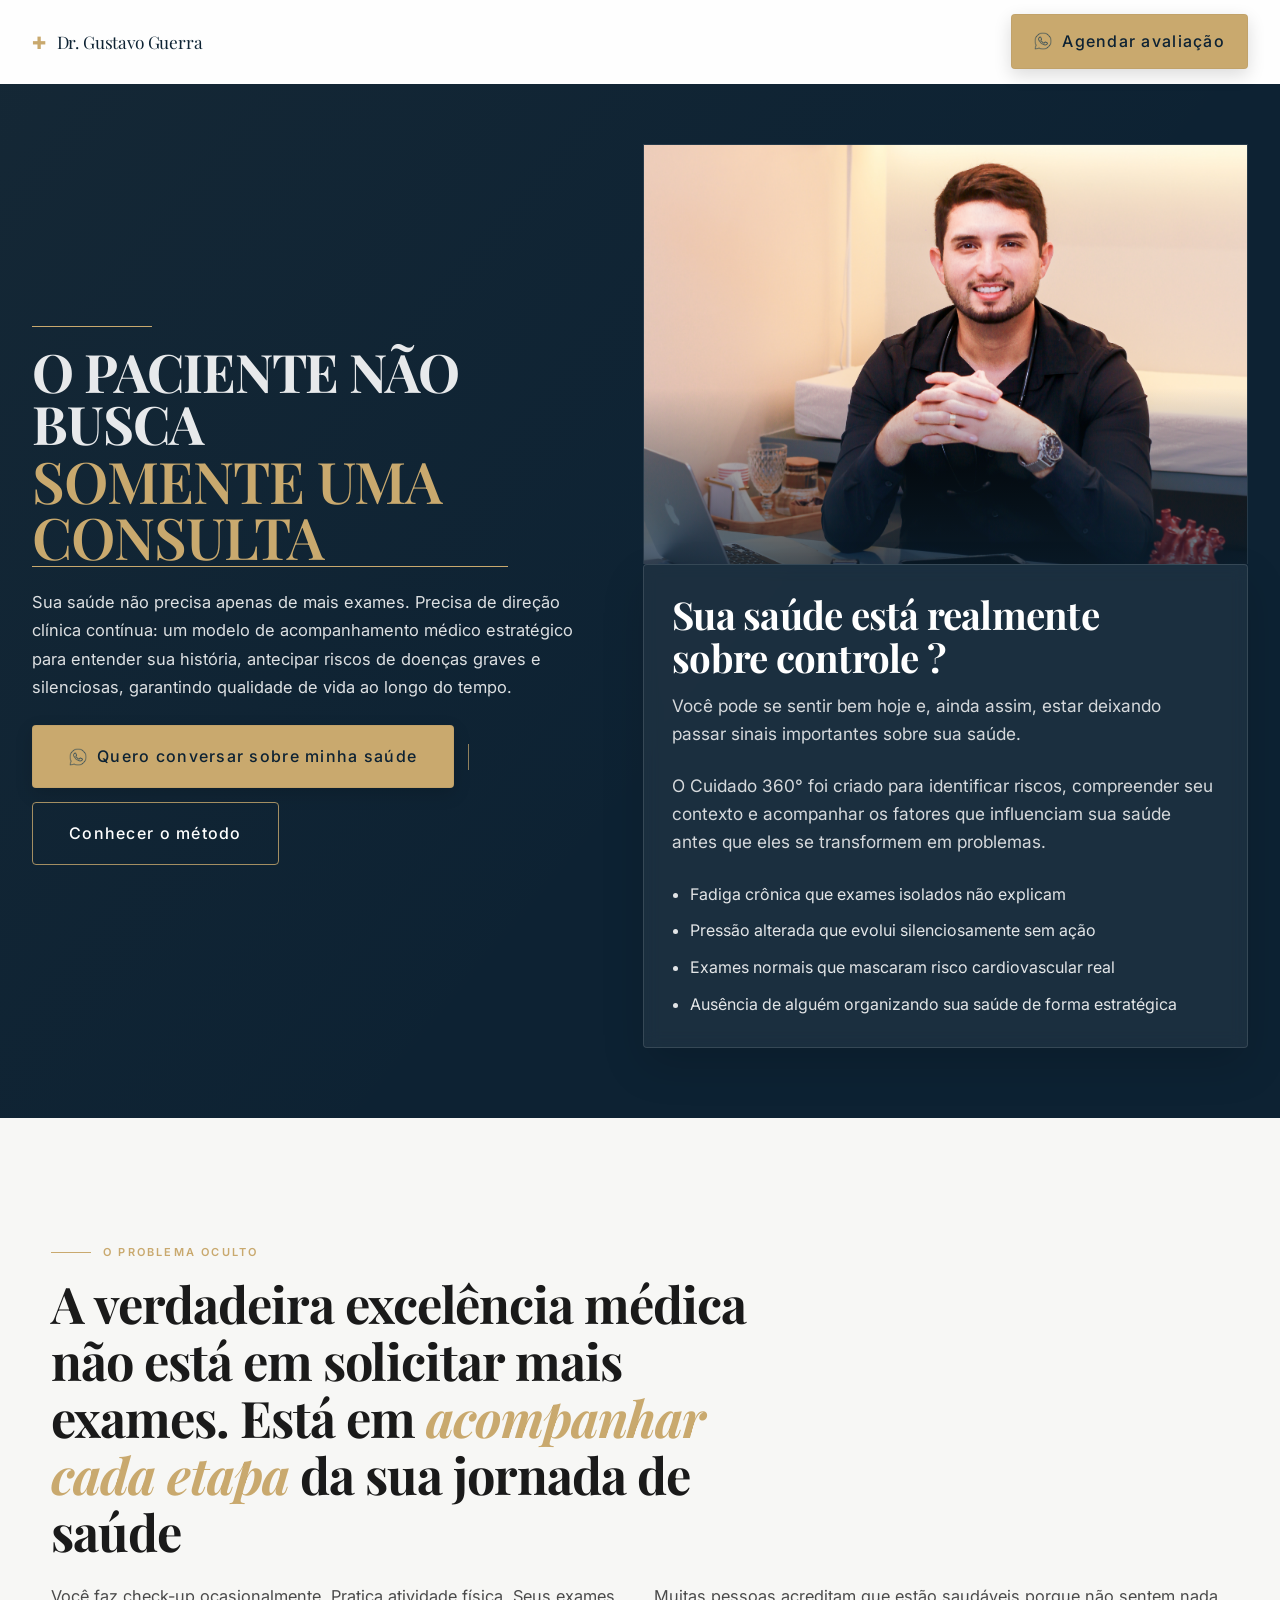
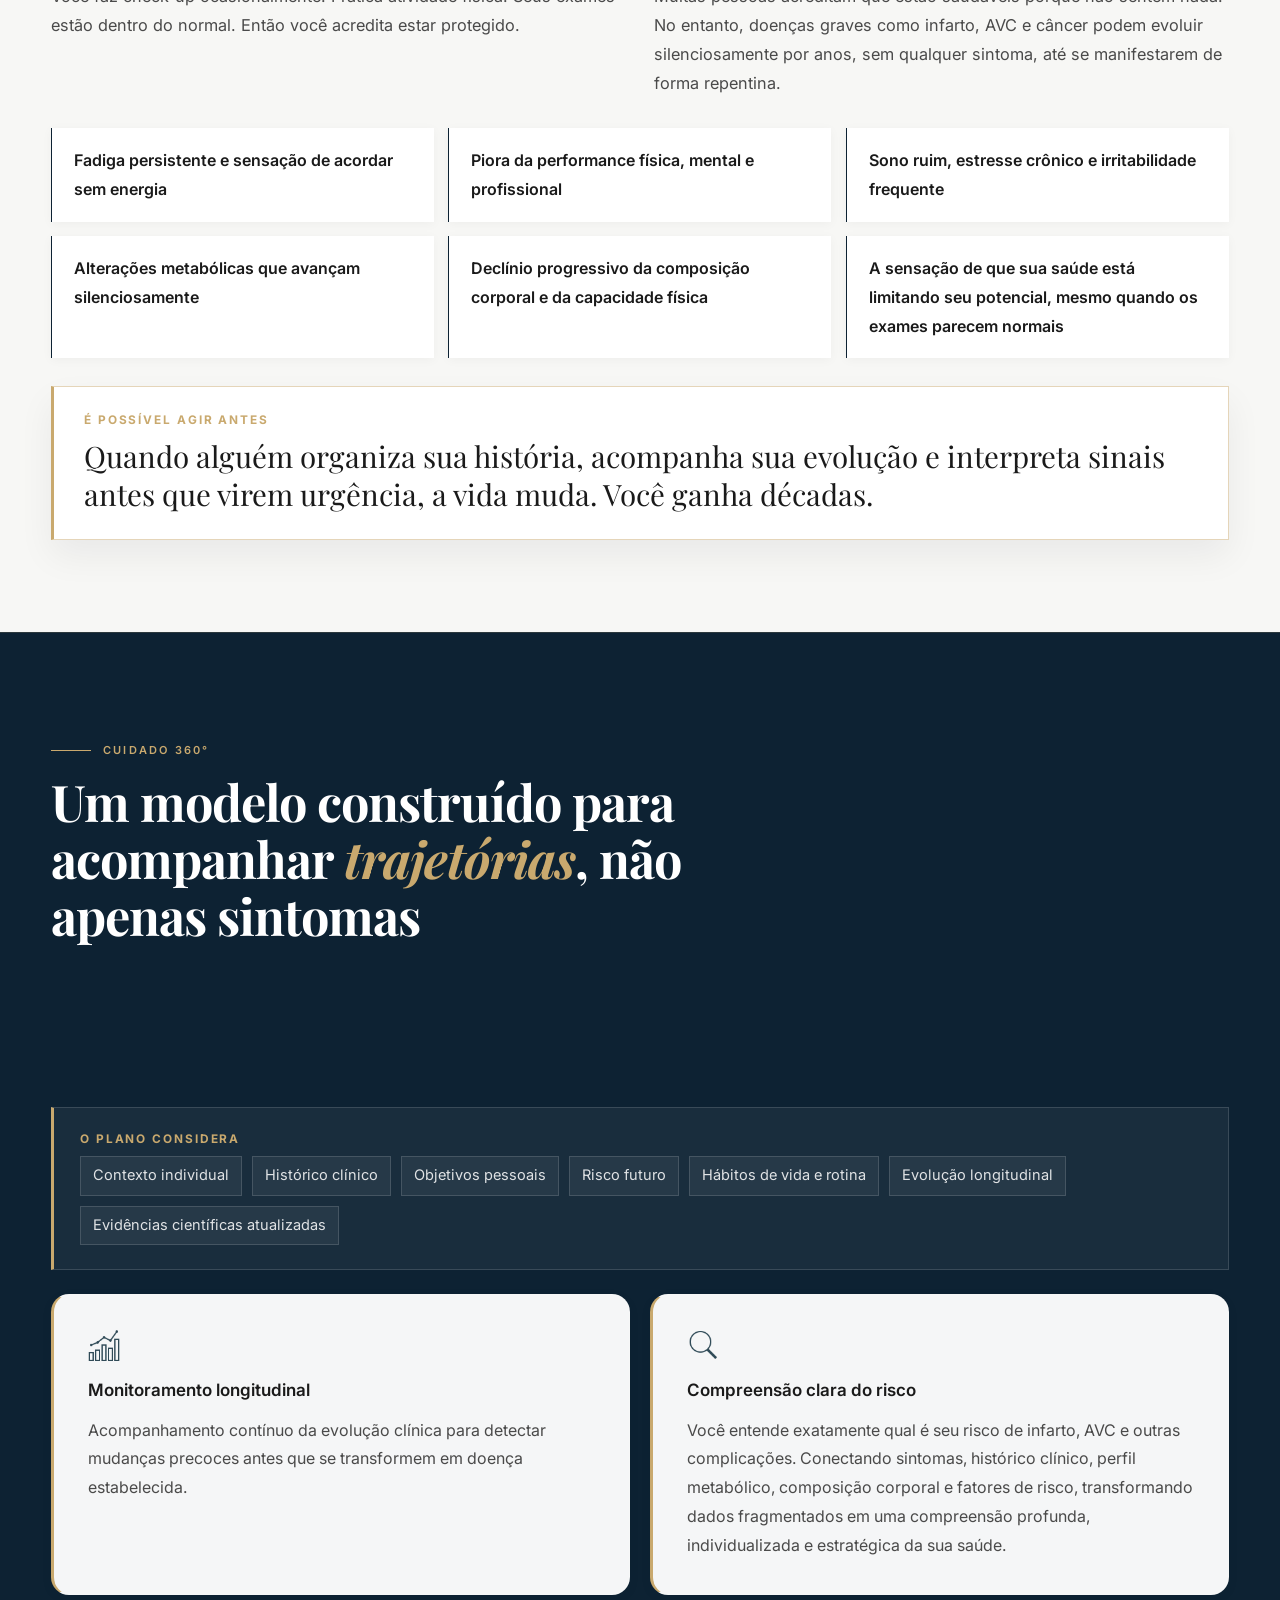
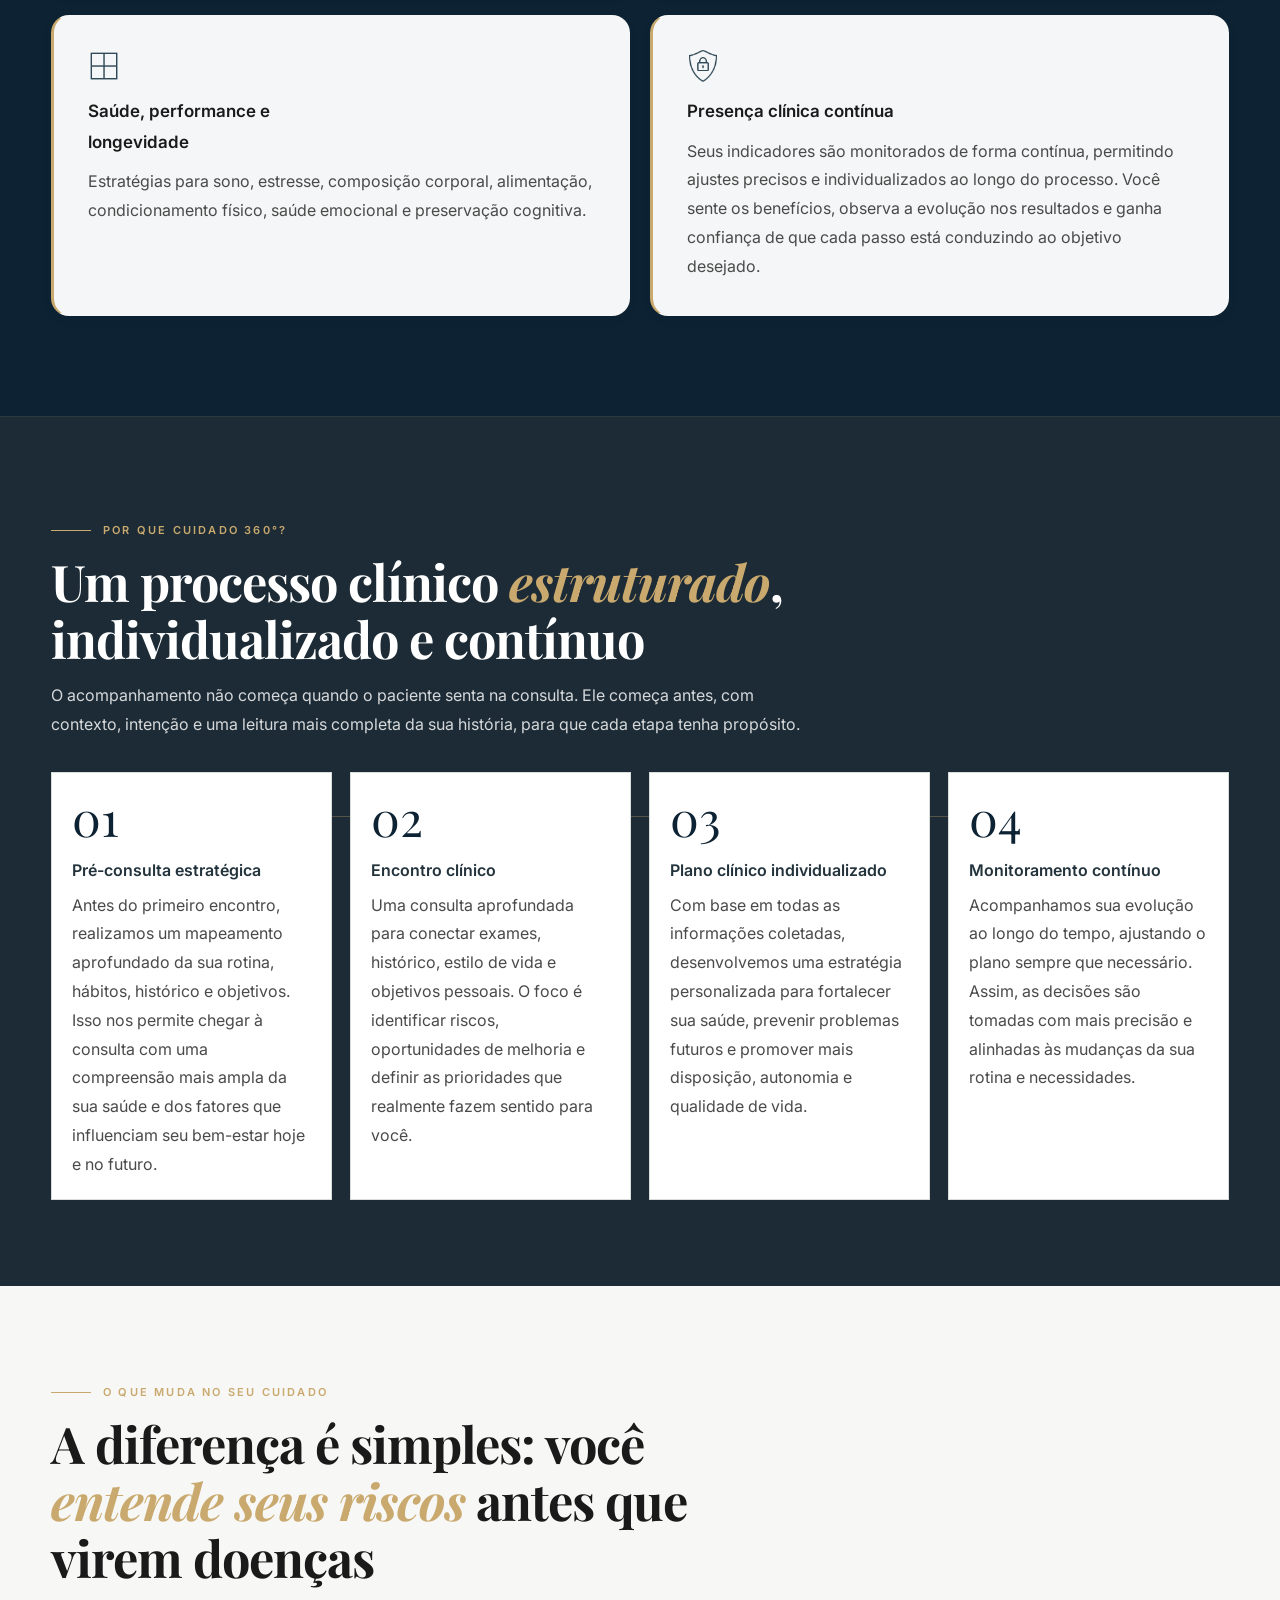
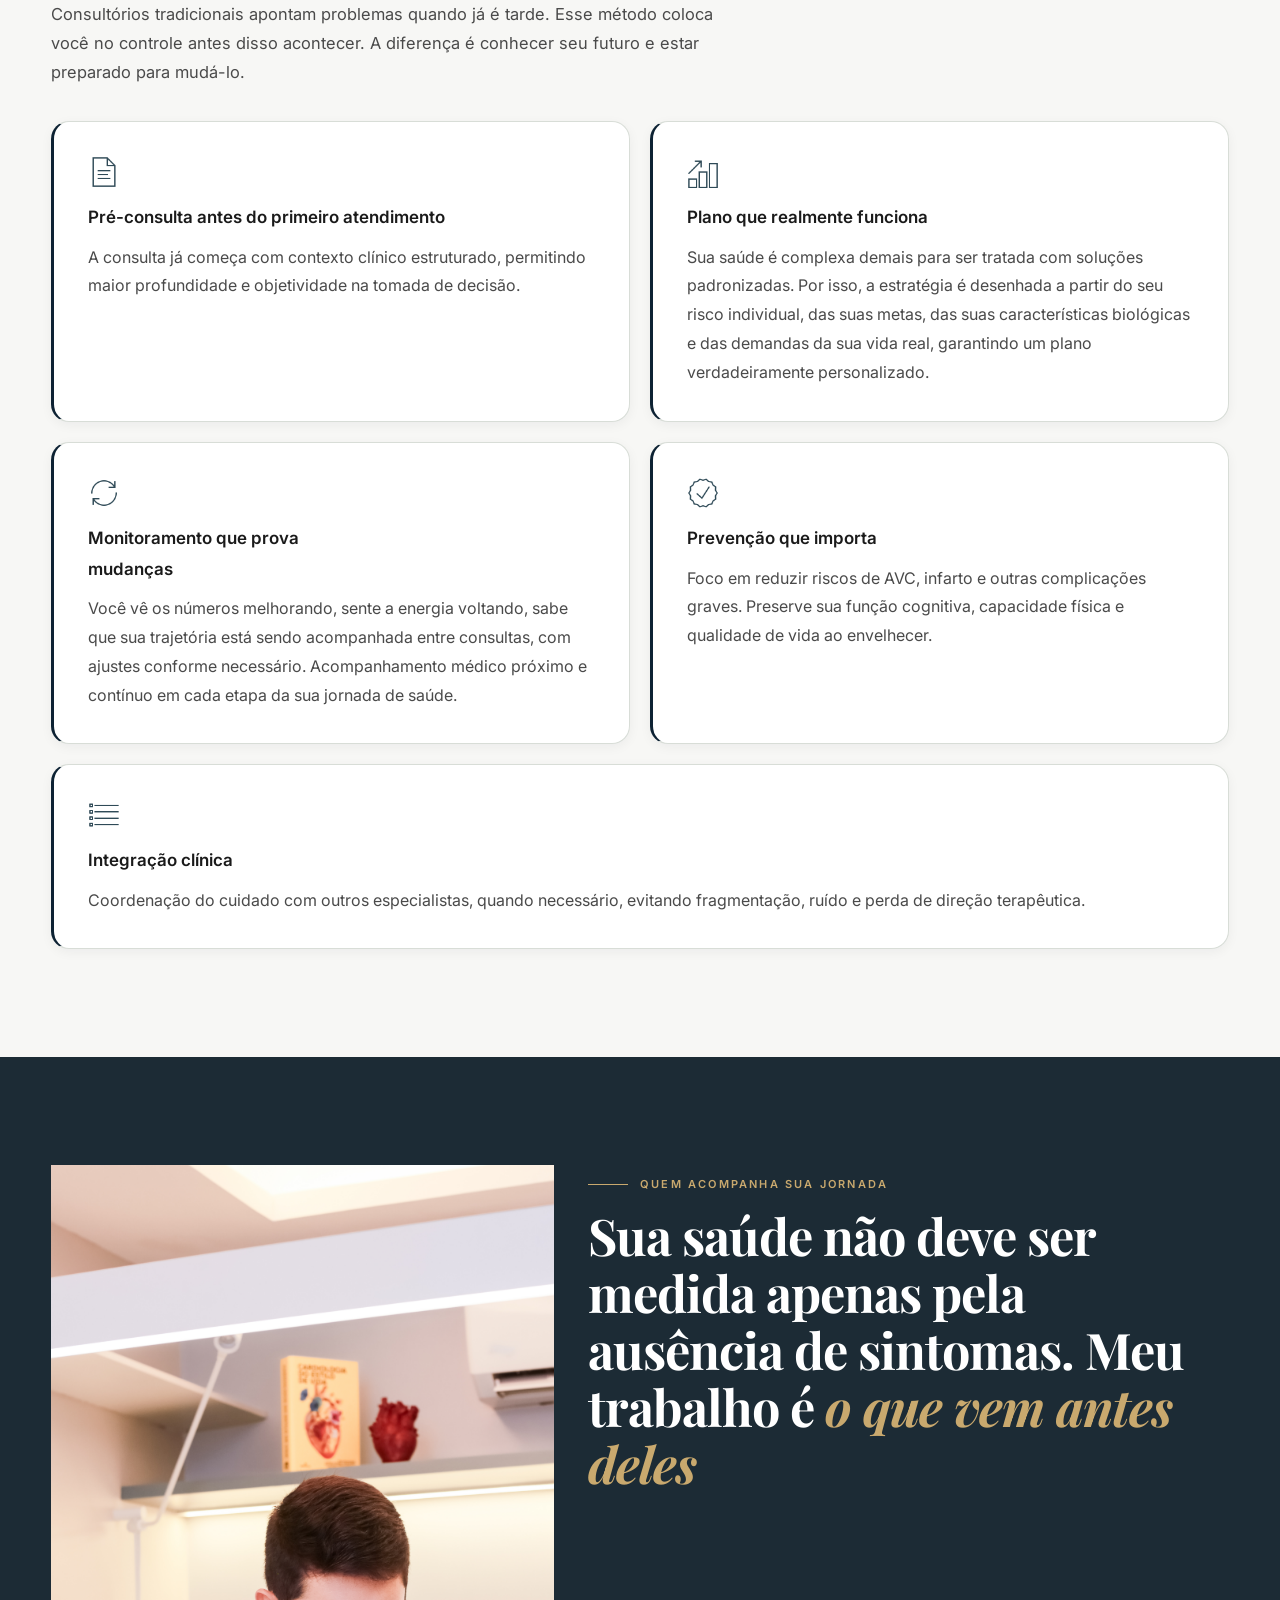
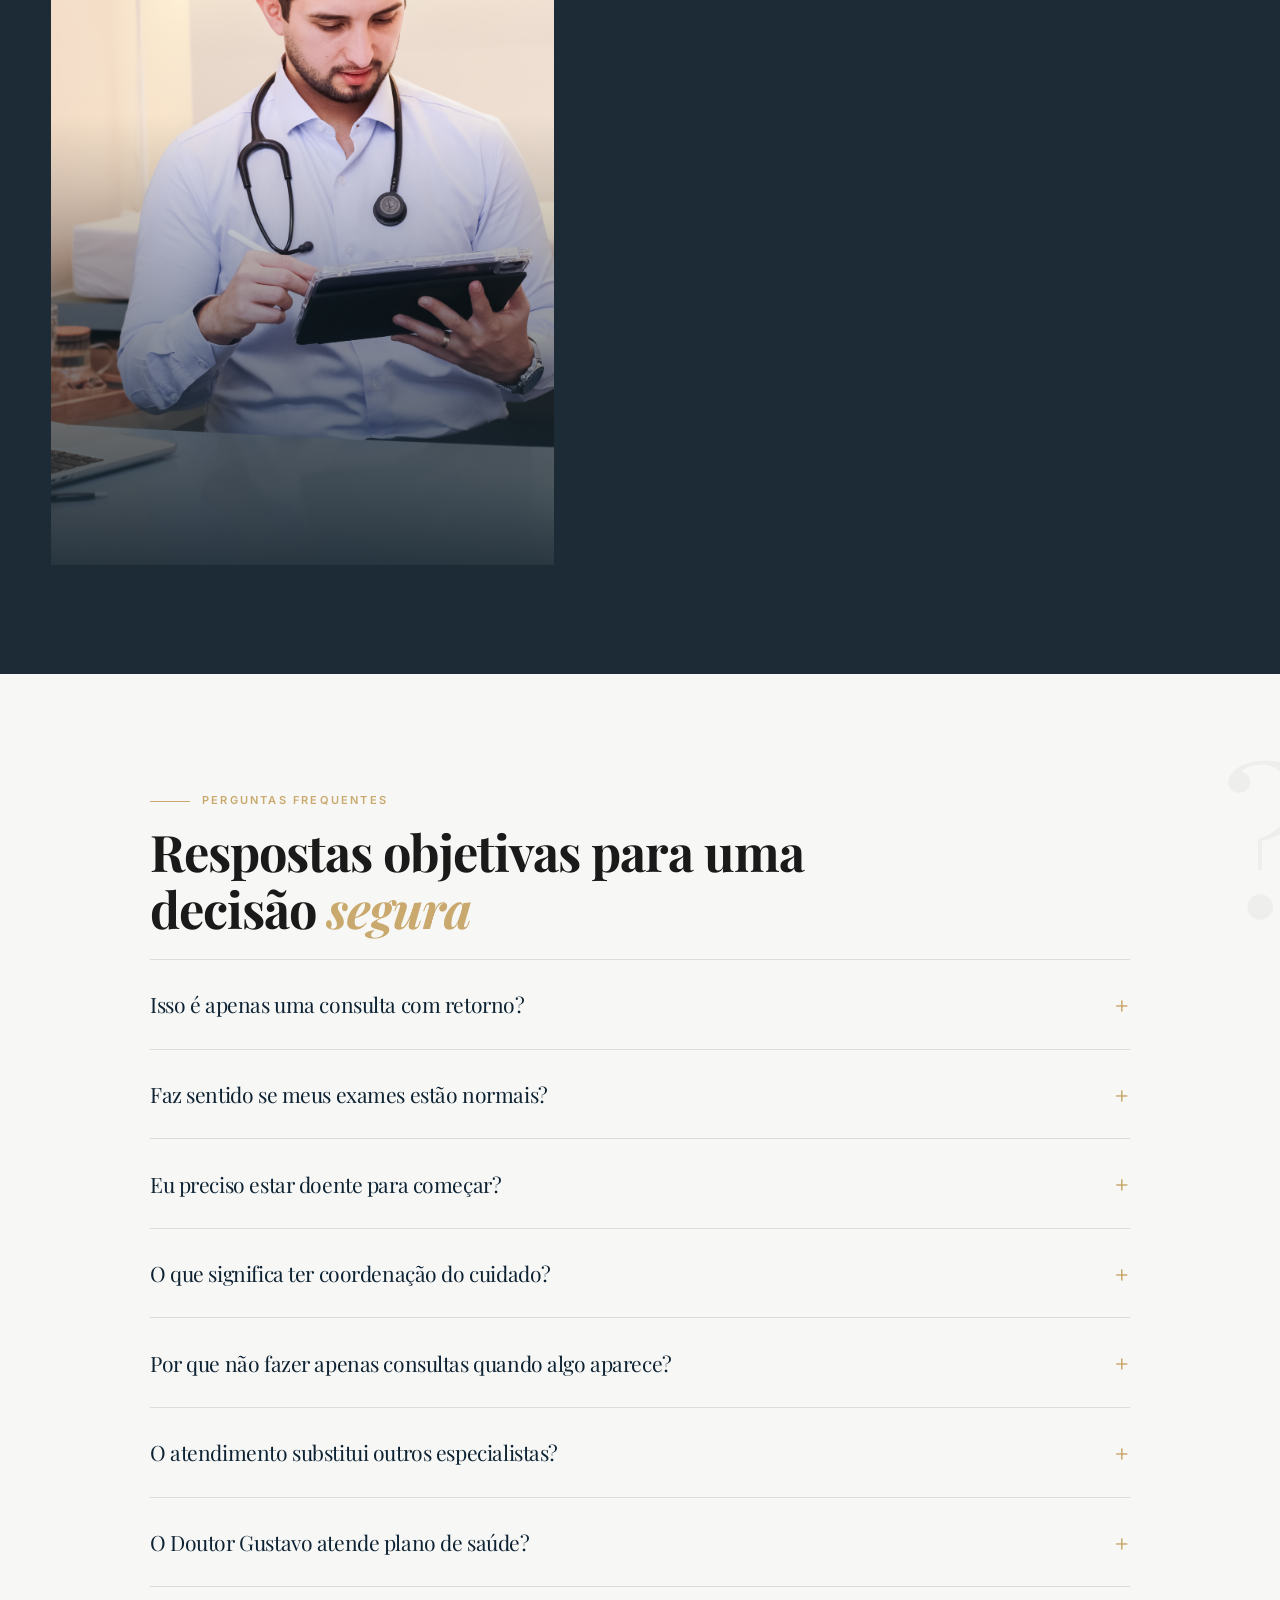
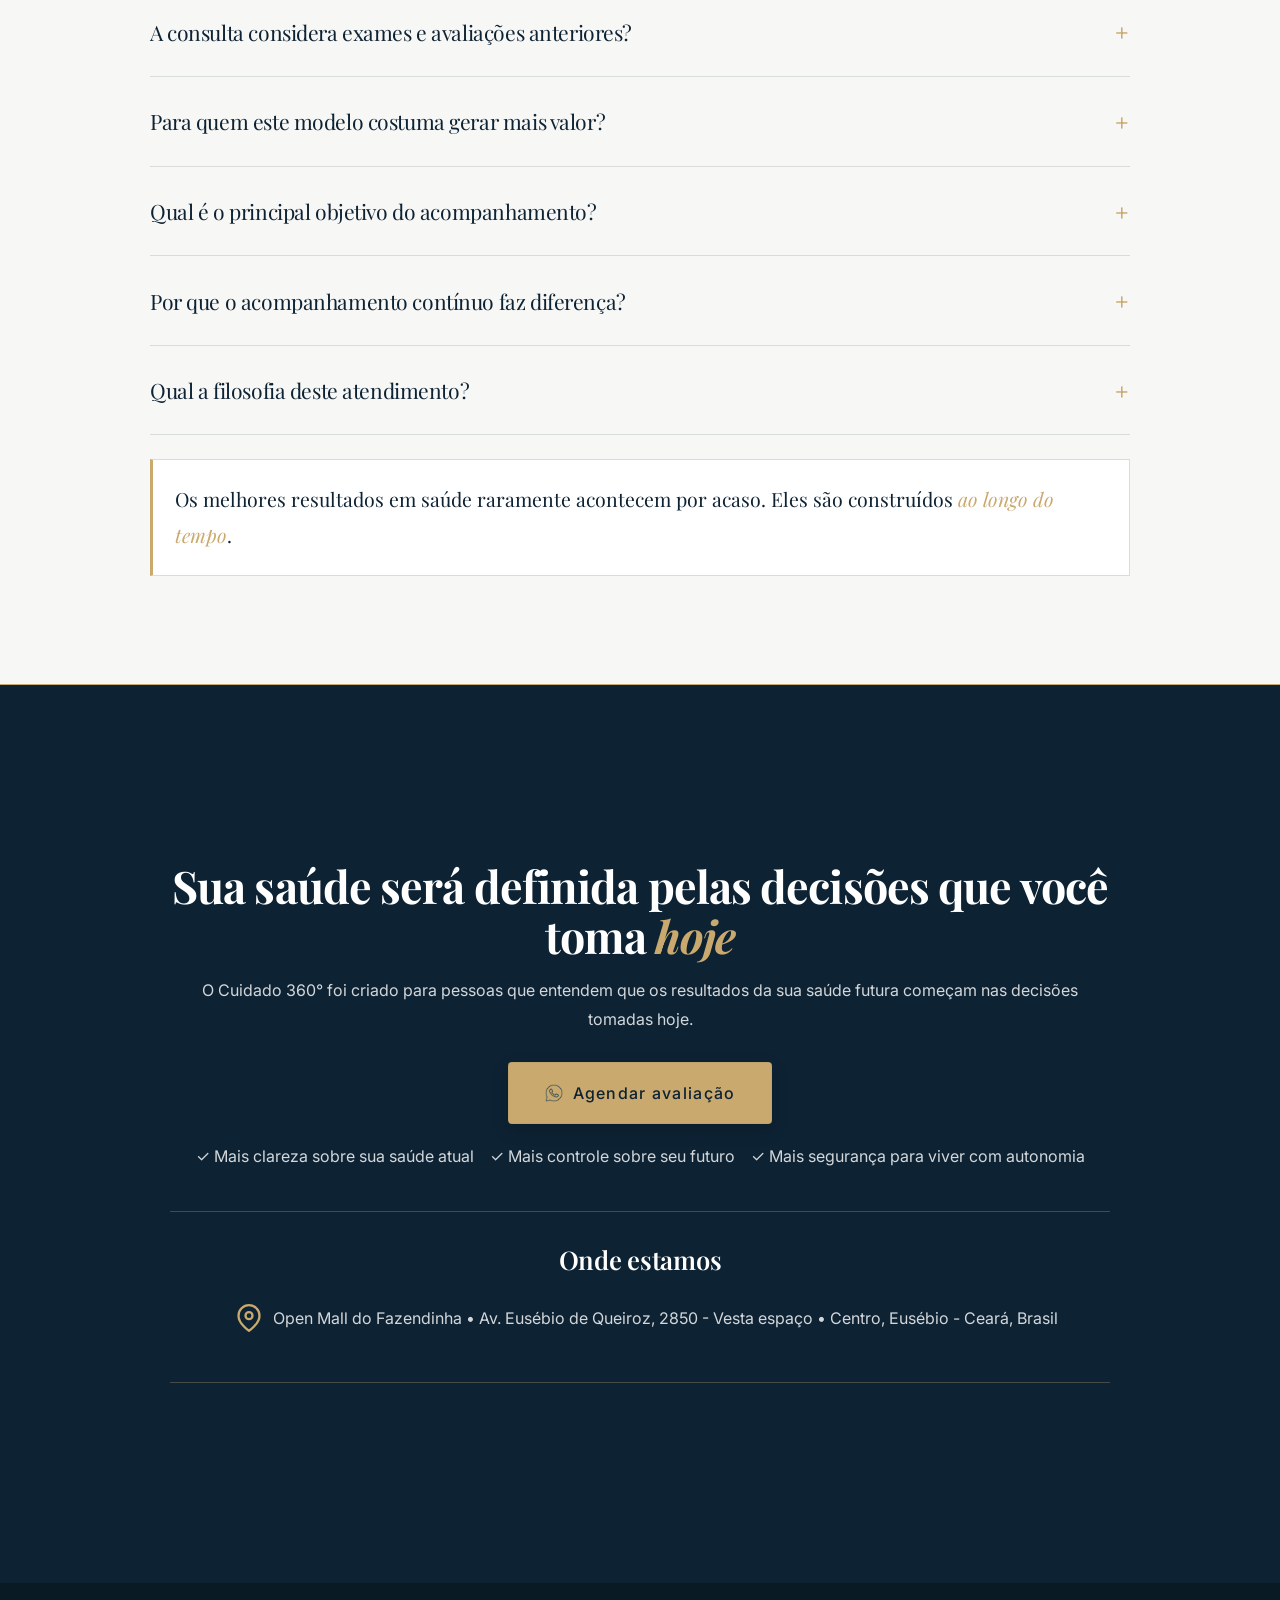
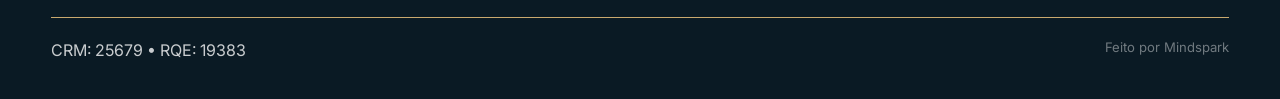
==== commit 237373c6: "21_06" ====
--- a/index.html
+++ b/index.html
@@ -26,7 +26,7 @@
           <div class="hero__hairline"></div>
           <h1>
             <span class="hero__title-row">O paciente não busca</span>
-            <span class="hero__title-row"><span class="hero__title-accent">somente uma consulta.</span></span>
+            <span class="hero__title-row"><span class="hero__title-accent">somente uma consulta</span></span>
           </h1>
           <p class="hero__subtitle">Sua saúde não precisa apenas de mais exames. Precisa de direção clínica contínua: um modelo de acompanhamento médico estratégico para entender sua história, antecipar riscos de doenças graves e silenciosas, garantindo qualidade de vida ao longo do tempo.</p>
           <div class="hero__actions">
@@ -73,7 +73,7 @@
     <section class="section section--light" id="problema">
       <div class="container reveal-group">
         <p class="eyebrow" data-reveal>O problema oculto</p>
-        <h2 data-reveal>A verdadeira excelência médica não está em solicitar mais exames. Está em <em>acompanhar cada etapa</em> da sua jornada de saúde.</h2>
+        <h2 data-reveal>A verdadeira excelência médica não está em solicitar mais exames. Está em <em>acompanhar cada etapa</em> da sua jornada de saúde</h2>
         <div class="split-copy">
           <p data-reveal>Você faz check-up ocasionalmente. Pratica atividade física. Seus exames estão dentro do normal. Então você acredita estar protegido.</p>
           <p data-reveal>Muitas pessoas acreditam que estão saudáveis porque não sentem nada. No entanto, doenças graves como infarto, AVC e câncer podem evoluir silenciosamente por anos, sem qualquer sintoma, até se manifestarem de forma repentina.</p> 
@@ -108,7 +108,7 @@
     <section class="section section--dark" id="metodo">
       <div class="container reveal-group">
         <p class="eyebrow" data-reveal>Cuidado 360°</p>
-        <h2 data-reveal>Um modelo construído para acompanhar <em>trajetórias</em>, não apenas sintomas.</h2>
+        <h2 data-reveal>Um modelo construído para acompanhar <em>trajetórias</em>, não apenas sintomas</h2>
         <p class="lead" data-reveal>O Cuidado 360° parte de um princípio simples: transformar o acompanhamento médico em um sistema contínuo de avaliação, prevenção e tomada de decisão clínica personalizada. Cada conduta nasce da leitura do seu contexto, do seu histórico, dos seus objetivos e da sua evolução ao longo do tempo.</p>
         <div class="method-context" data-reveal>
           <span>O plano considera</span>
@@ -150,7 +150,7 @@
     <section class="section section--graphite" id="processo">
       <div class="container reveal-group">
         <p class="eyebrow" data-reveal>Por que Cuidado 360°?</p>
-        <h2 data-reveal>Um processo clínico <em>estruturado</em>, individualizado e contínuo.</h2>
+        <h2 data-reveal>Um processo clínico <em>estruturado</em>, individualizado e contínuo</h2>
         <p class="lead" data-reveal>O acompanhamento não começa quando o paciente senta na consulta. Ele começa antes, com contexto, intenção e uma leitura mais completa da sua história, para que cada etapa tenha propósito.</p>
         <div class="process" data-process>
           <article class="process__step" data-reveal>
@@ -180,7 +180,7 @@
     <section class="section section--light" id="diferenciais">
       <div class="container reveal-group">
         <p class="eyebrow" data-reveal>O que muda no seu cuidado</p>
-        <h2 data-reveal>A diferença é simples: você <em>entende seus riscos</em> antes que virem doenças.</h2>
+        <h2 data-reveal>A diferença é simples: você <em>entende seus riscos</em> antes que virem doenças</h2>
         <p class="section-lead" data-reveal>Consultórios tradicionais apontam problemas quando já é tarde. Esse método coloca você no controle antes disso acontecer. A diferença é conhecer seu futuro e estar preparado para mudá-lo.</p>
         <div class="grid grid--2">
           <article class="card" data-reveal>
@@ -190,13 +190,13 @@
           </article>
           <article class="card" data-reveal>
             <span class="card__icon" aria-hidden="true"><!-- SVG original: <svg viewBox="0 0 24 24" fill="none"><path d="M4 18l7-7 4 4 5-5"></path><path d="M15 10h5v5"></path></svg> --><img src="midias/icones/personalizacao.png" alt=""></span>
-            <h3>Planoo que realmente funciona</h3>
+            <h3>Plano que realmente funciona</h3>
             <p>Sua saúde é complexa demais para ser tratada com soluções padronizadas. Por isso, a estratégia é desenhada a partir do seu risco individual, das suas metas, das suas características biológicas e das demandas da sua vida real, garantindo um plano verdadeiramente personalizado.</p>
           </article>
           <article class="card" data-reveal>
             <span class="card__icon" aria-hidden="true"><!-- SVG original: <svg viewBox="0 0 24 24" fill="none"><path d="M20 11a8 8 0 0 0-14-5"></path><path d="M4 13a8 8 0 0 0 14 5"></path><path d="M3 5v4h4"></path><path d="M21 19v-4h-4"></path></svg> --><img src="midias/icones/continuidade.png" alt=""></span>
             <h3>Monitoramento que prova mudanças</h3>
-            <p>Você vê os números melhorando, sente a energia voltando, sabe que sua trajetória está sendo acompanhada entre consultas, com ajustes conforme necessário. Tendo sempre proximidade clínica ao longo da jornada.</p>
+            <p>Você vê os números melhorando, sente a energia voltando, sabe que sua trajetória está sendo acompanhada entre consultas, com ajustes conforme necessário. Acompanhamento médico próximo e contínuo em cada etapa da sua jornada de saúde.</p>
           </article>
           <article class="card" data-reveal>
             <span class="card__icon" aria-hidden="true"><!-- SVG original: <svg viewBox="0 0 24 24" fill="none"><path d="M12 3l7 3v6c0 5-3.5 8-7 9-3.5-1-7-4-7-9V6l7-3z"></path><path d="M9 12l2 2 4-4"></path></svg> --><img src="midias/icones/prevencao.png" alt=""></span>
@@ -220,7 +220,7 @@
         <div>
           <p class="eyebrow" data-reveal>Quem acompanha sua jornada</p>
           <h2 data-reveal>Sua saúde não deve ser medida apenas pela ausência de sintomas. 
-            Meu trabalho é <em>o que vem antes deles</em>.</h2>
+            Meu trabalho é <em>o que vem antes deles</em></h2>
           <article class="box box--dark" data-reveal>
             <p>Ao longo da minha trajetória, acompanhei pacientes que buscavam mais do que tratamento. Buscavam segurança. Prevenção. Longevidade. E principalmente a tranquilidade de saber que sua saúde cardiovascular estava sendo monitorada de forma criteriosa e individualizada. Esse é o meu trabalho.</p>
           </article>
@@ -246,7 +246,7 @@
     <section class="section section--light faq-section" id="faq">
       <div class="container narrow">
         <p class="eyebrow">Perguntas frequentes</p>
-        <h2>Respostas objetivas para uma decisão <em>segura</em>.</h2>
+        <h2>Respostas objetivas para uma decisão <em>segura</em></h2>
         <div class="accordion" data-accordion>
           <details class="accordion__item">
             <summary><span>Isso é apenas uma consulta com retorno?</span></summary>
@@ -303,7 +303,7 @@
 
   <section class="cta" id="cta-final">
     <div class="container narrow cta__inner">
-      <h2>Sua saúde será definida pelas decisões que você toma <em>hoje</em>.</h2>
+      <h2>Sua saúde será definida pelas decisões que você toma <em>hoje</em></h2>
       <p>O Cuidado 360° foi criado para pessoas que entendem que os resultados da sua saúde futura começam nas decisões tomadas hoje.</p>
         <a class="btn btn--primary btn--wa" href="https://wa.me/5500000000000" target="_blank" rel="noopener noreferrer"><span class="btn__icon" aria-hidden="true"><!-- SVG original: <svg viewBox="0 0 24 24" fill="none"><path d="M20.2 12.1c0 4.5-3.7 8.2-8.2 8.2-1.4 0-2.8-.4-4-.9L3.7 21l1.5-4.2c-.7-1.3-1-2.7-1-4.2 0-4.5 3.7-8.2 8.2-8.2s8.2 3.7 8.2 8.2Z"></path><path d="M9.2 8.9c.2-.4.4-.4.6-.4h.5c.2 0 .4 0 .5.4l.8 2c.1.2.1.4 0 .6l-.4.5c-.1.1-.2.2-.1.4.3.6.8 1.1 1.4 1.6.5.4 1 .7 1.6.9.2.1.3 0 .4-.1l.5-.6c.2-.2.4-.2.6-.1l1.9.9c.3.1.4.3.4.5v.5c0 .2 0 .4-.4.6-.5.3-1 .5-1.6.5-1 0-2-.4-3-.9-1-.5-1.9-1.3-2.7-2.1-.8-.8-1.5-1.7-2-2.7-.5-1-.8-2-.8-3 0-.6.2-1.2.4-1.7Z"></path></svg> --><img src="midias/icones/whatsapp.png" alt=""></span><span>Agendar avaliação</span></a>
        <ul class="trust-signals">
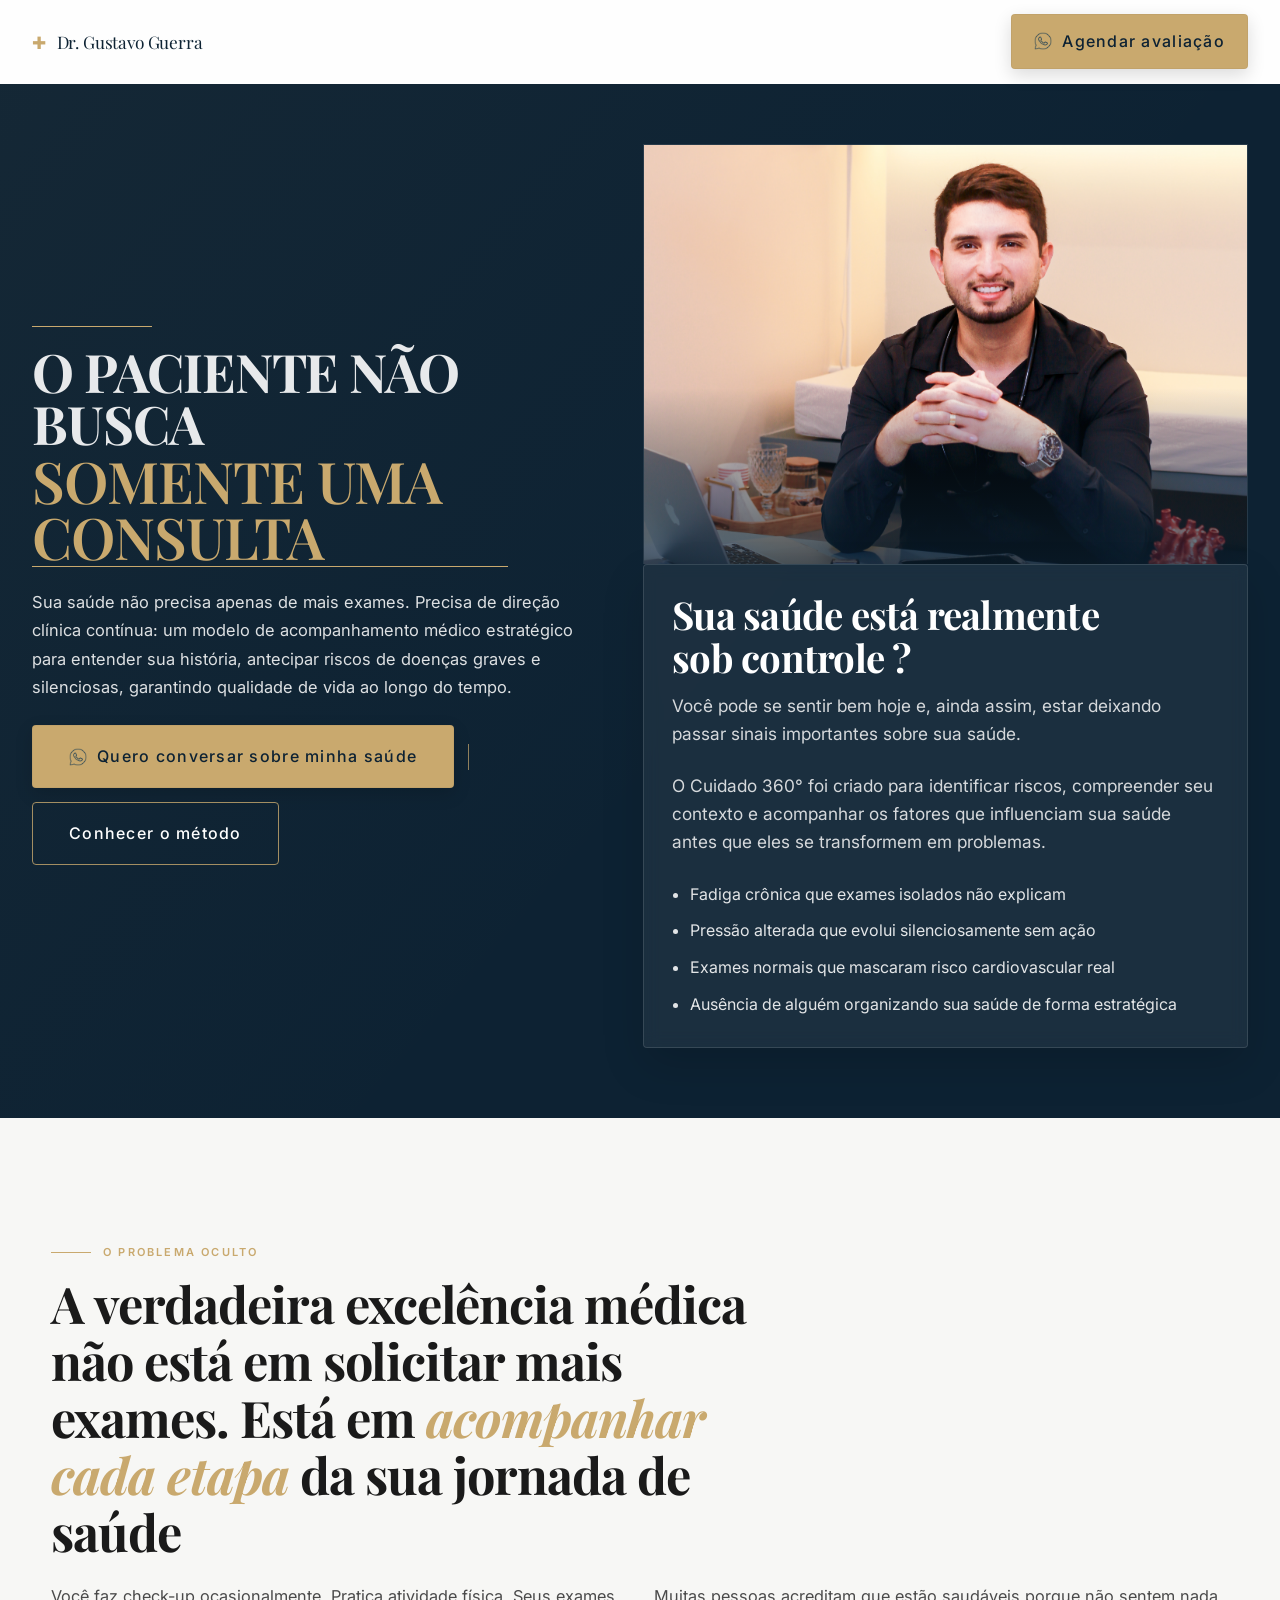
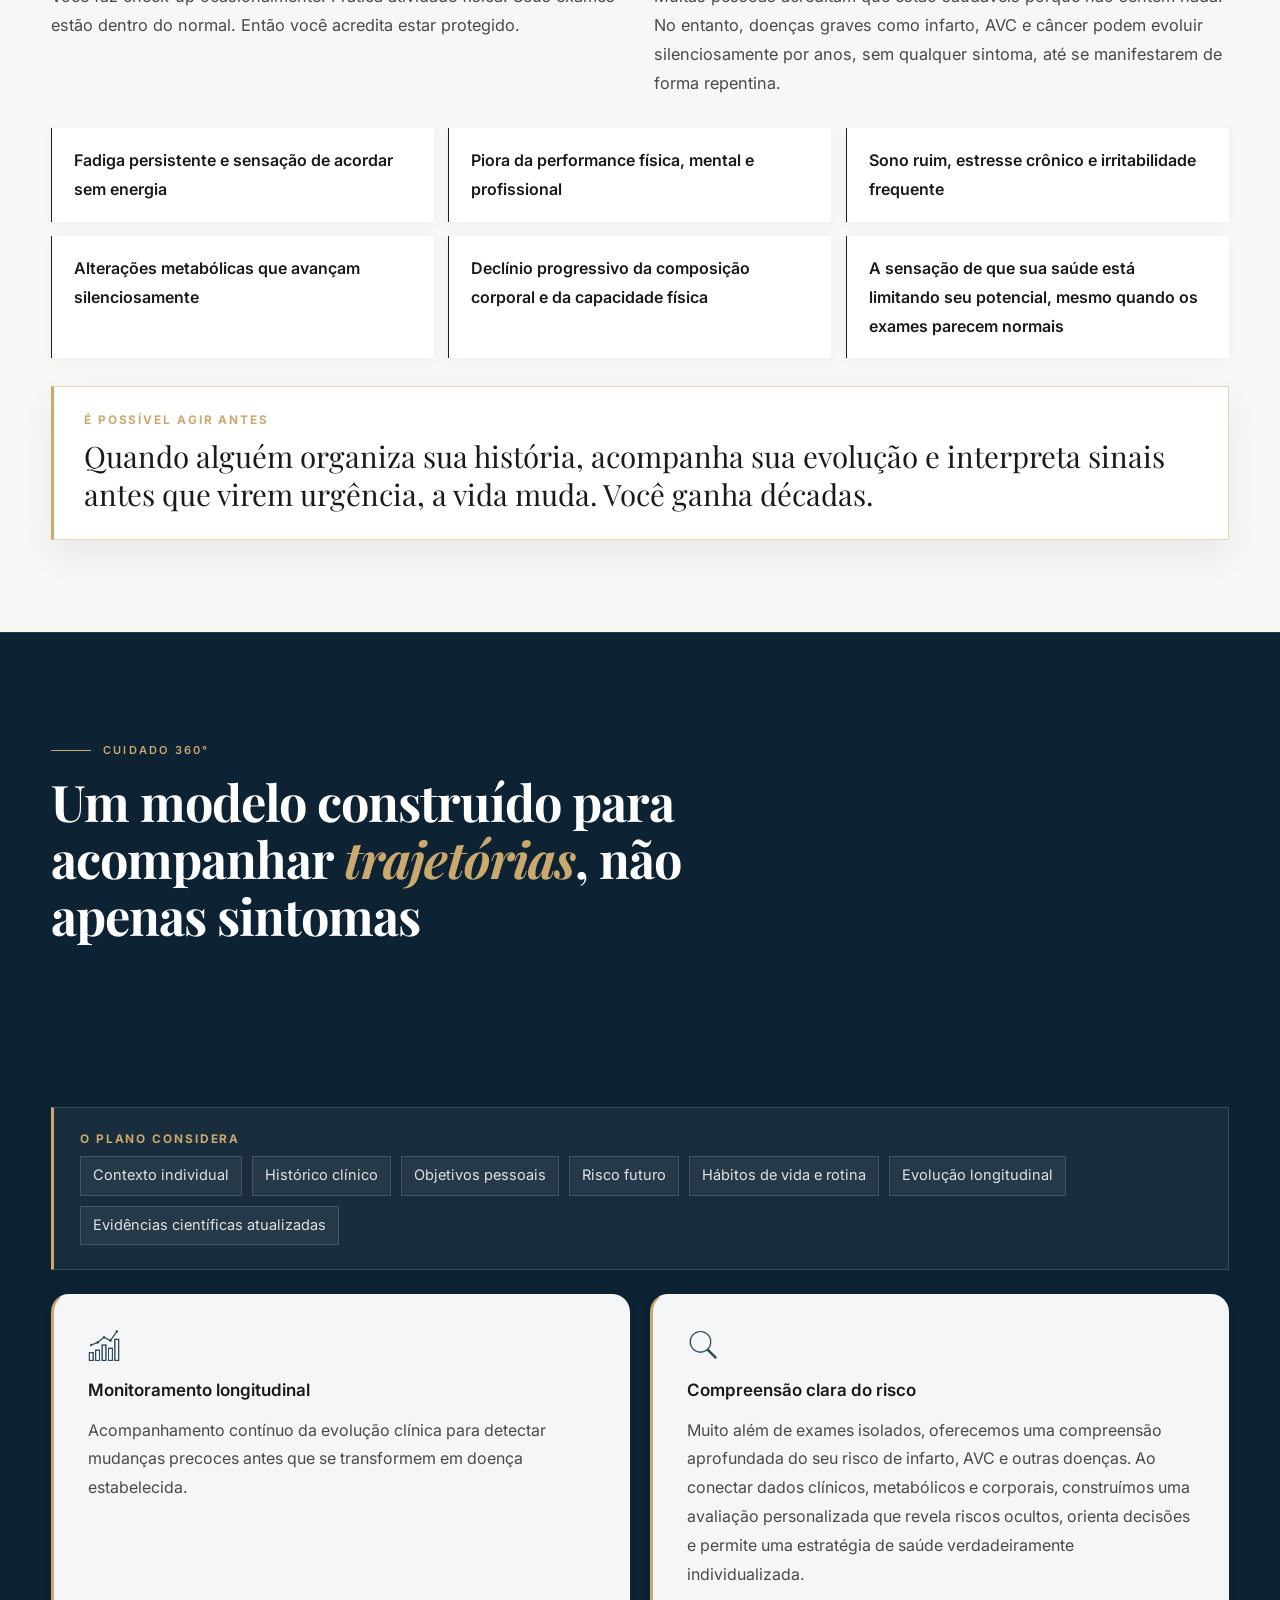
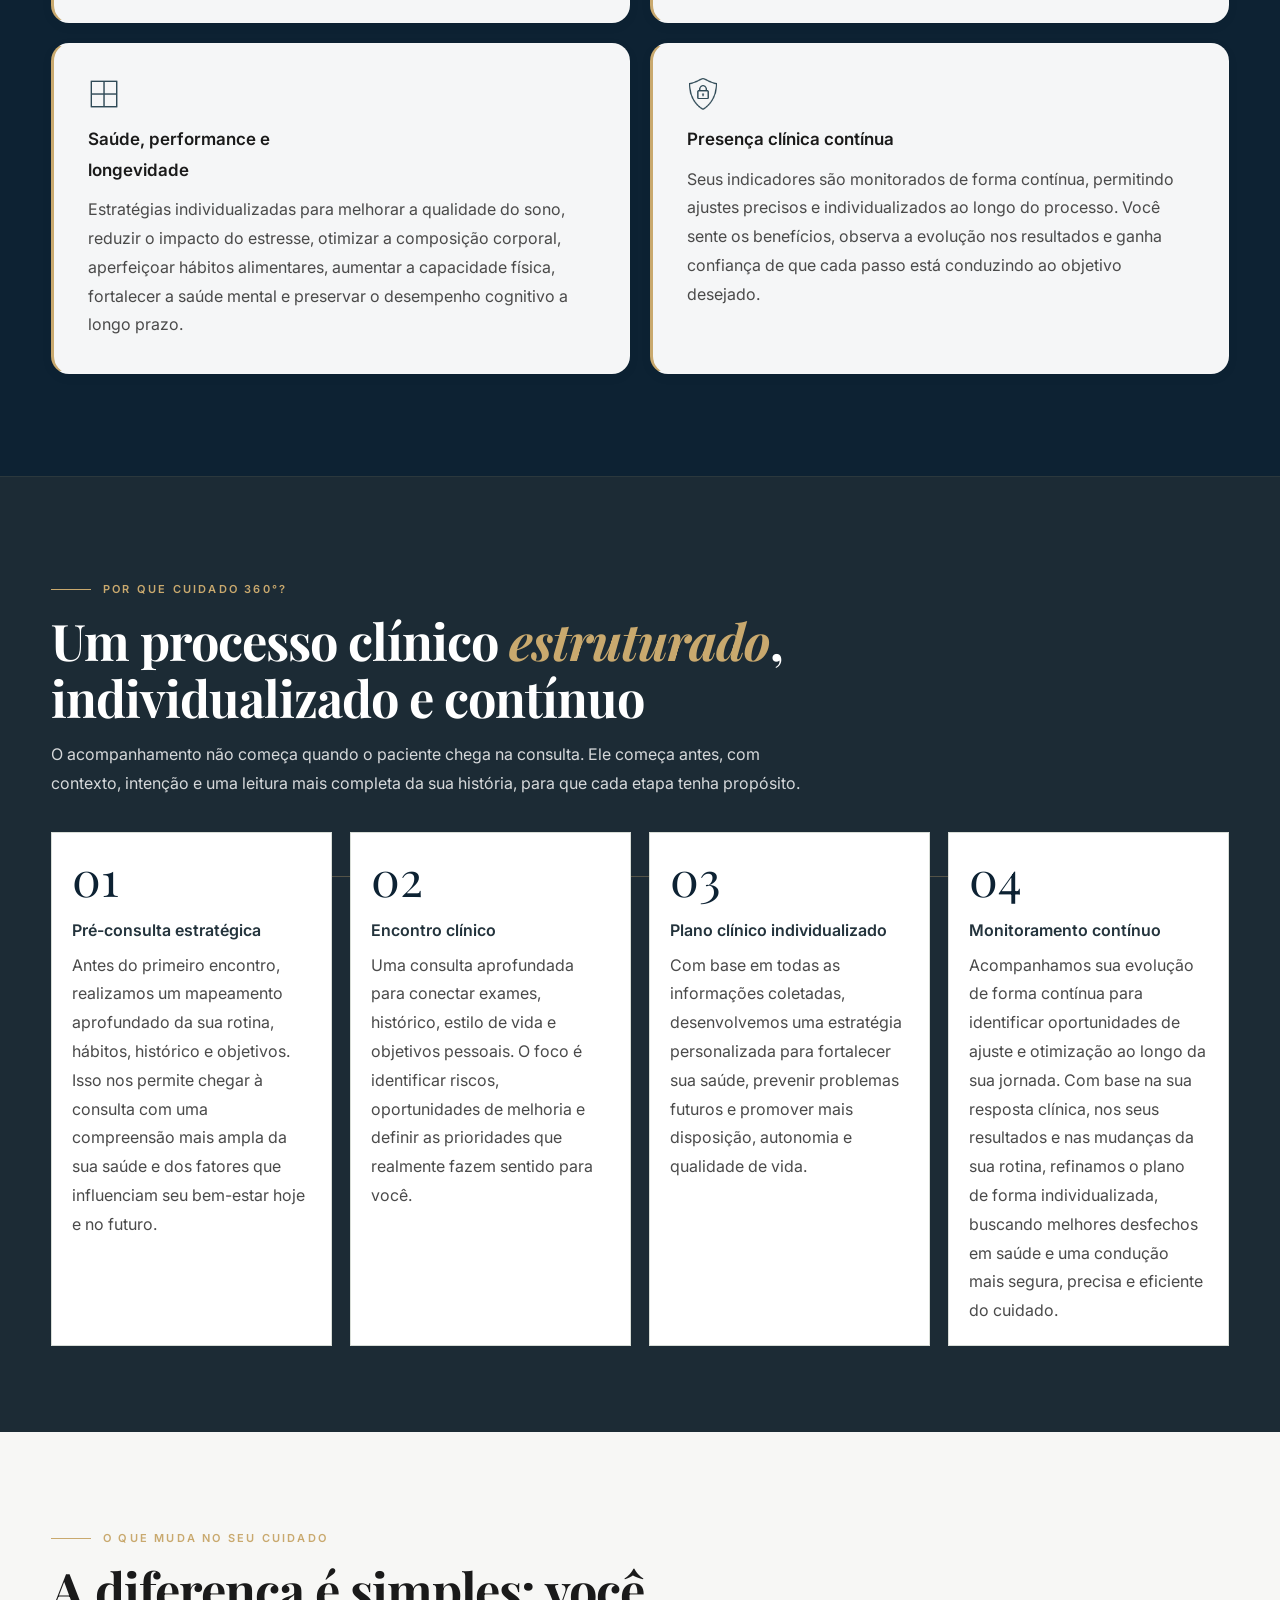
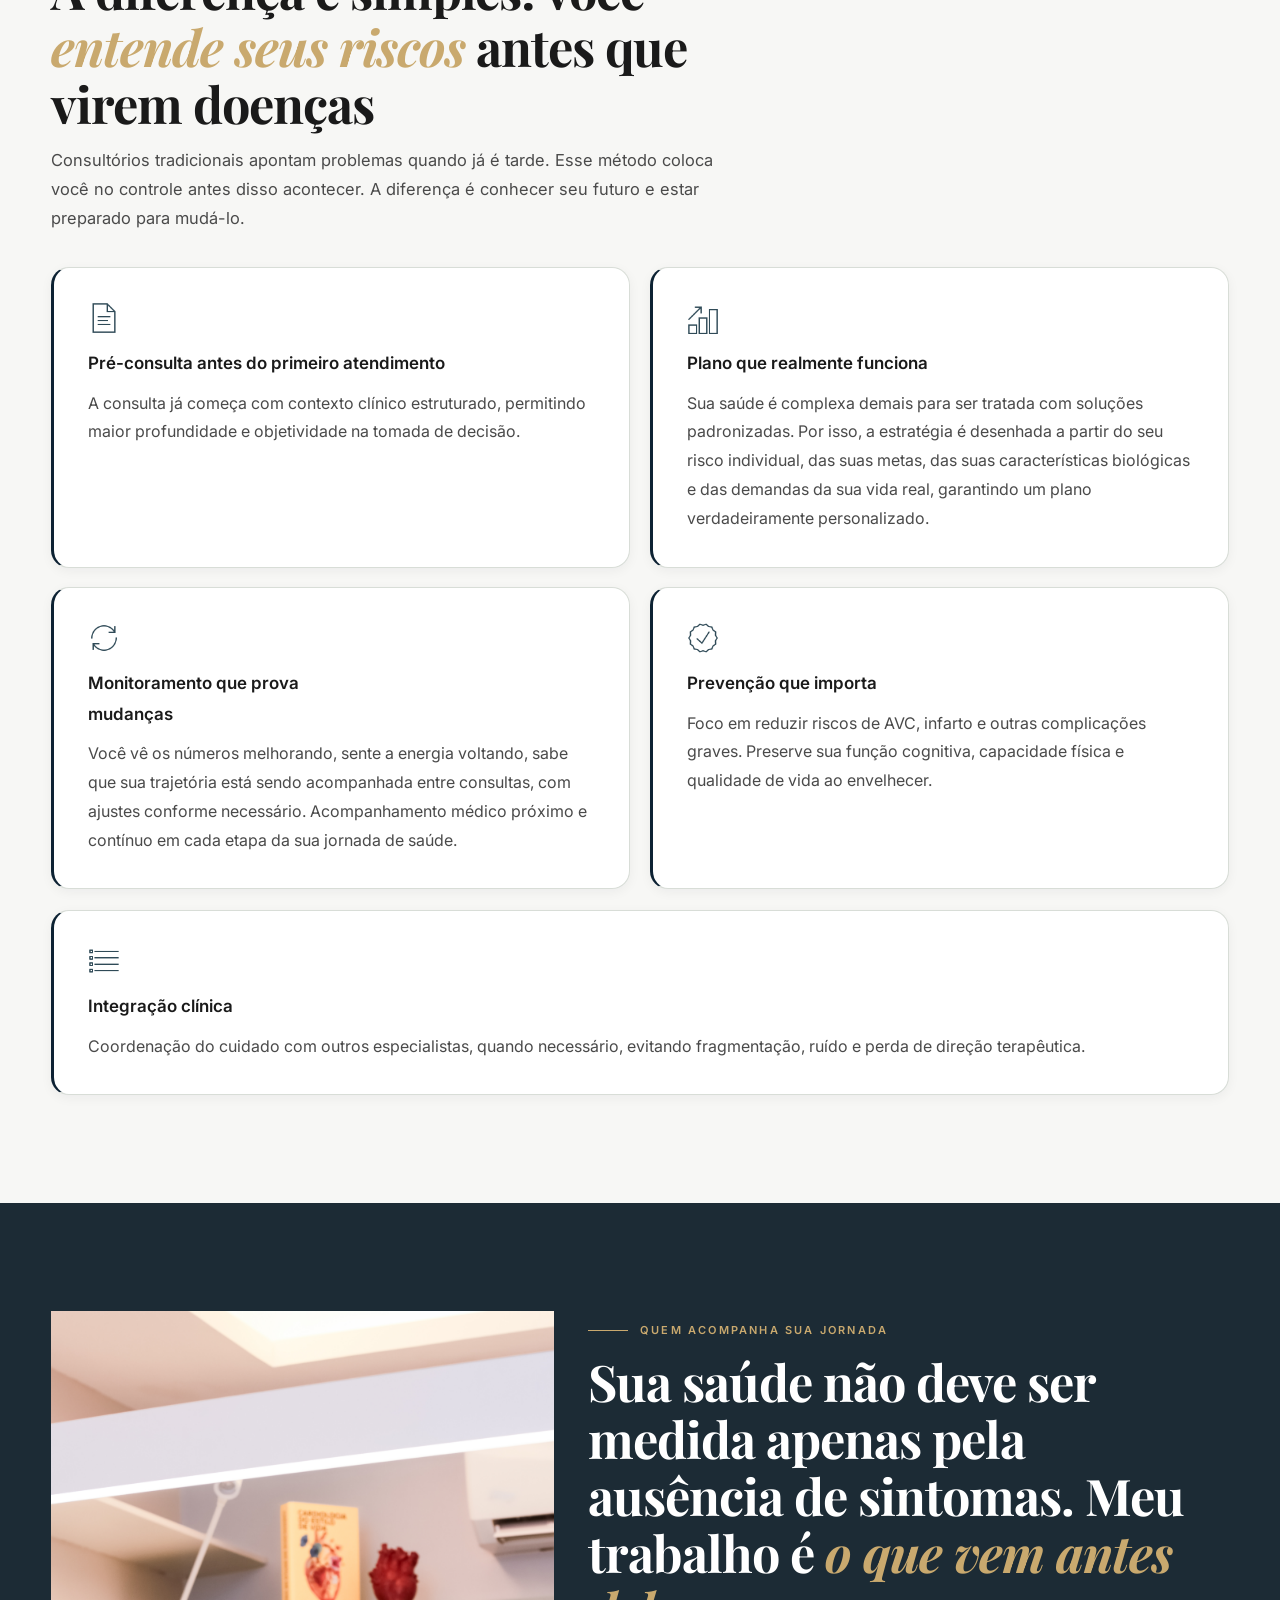
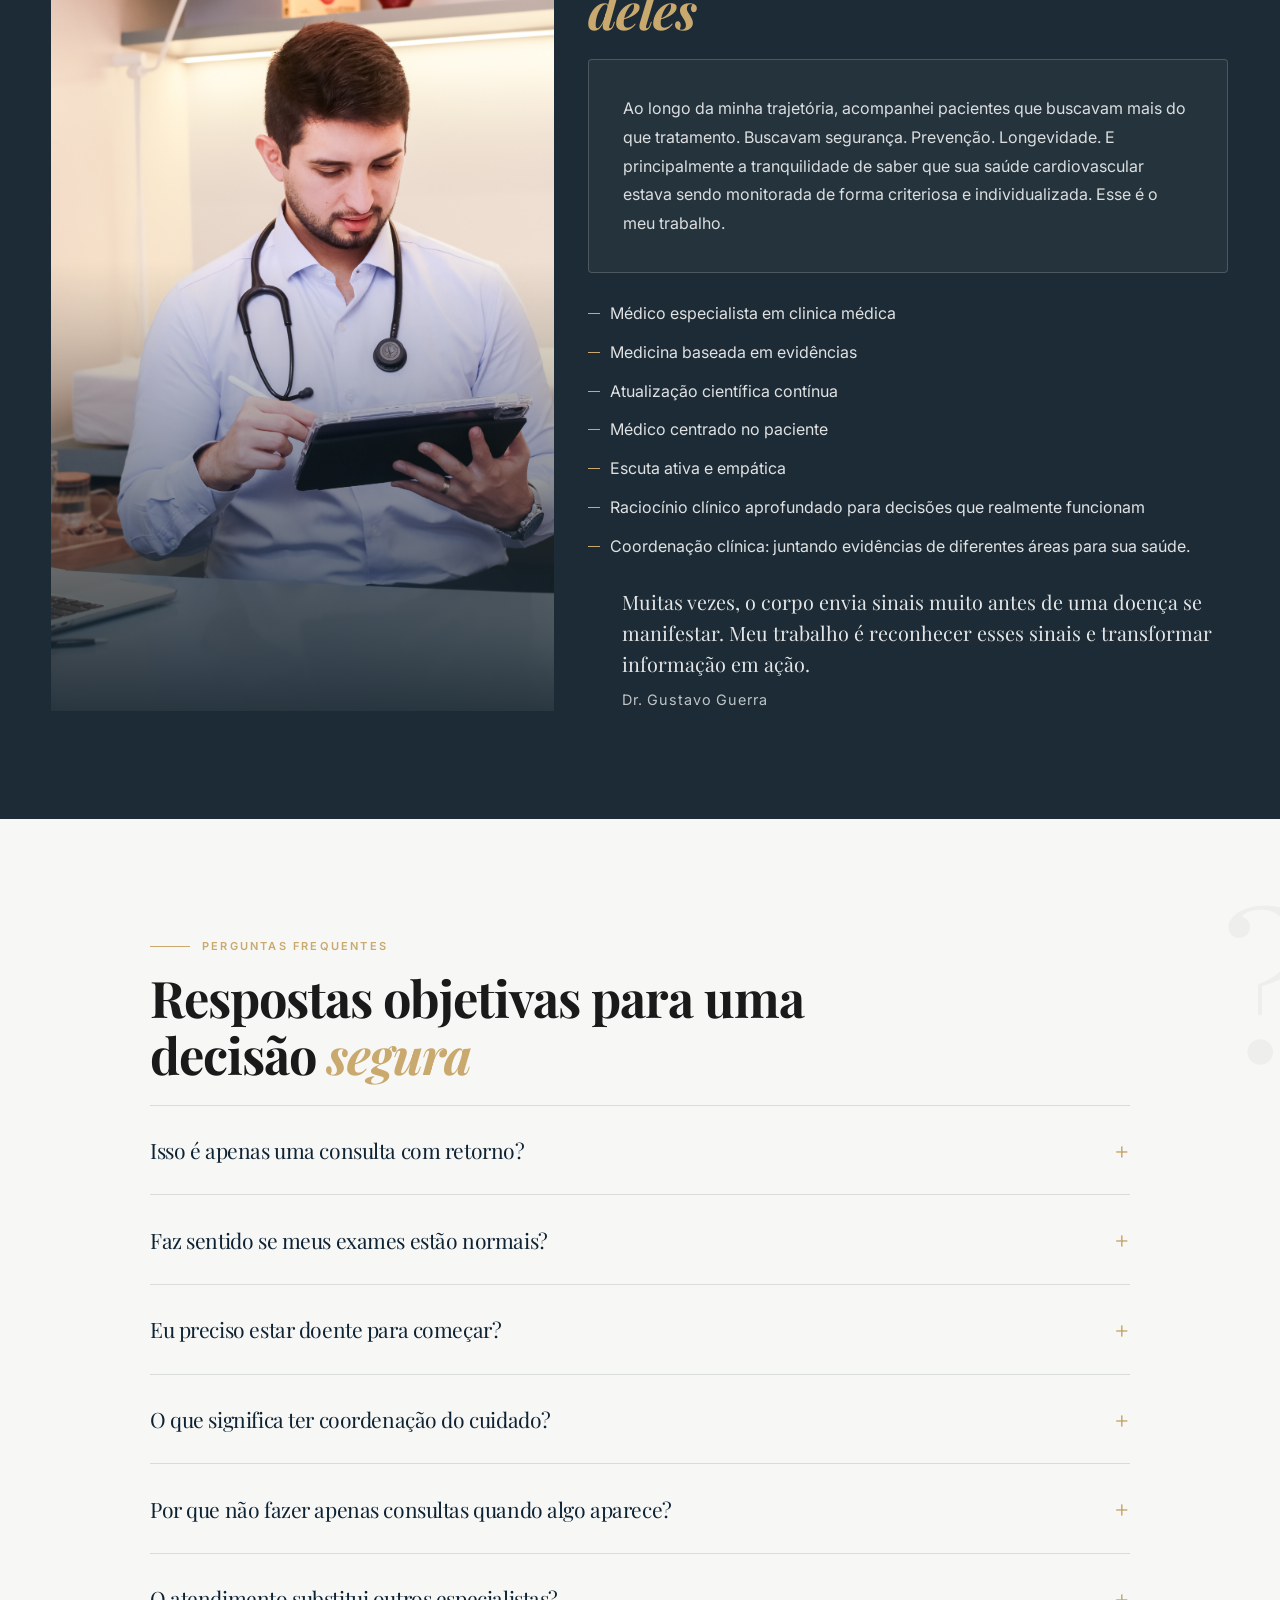
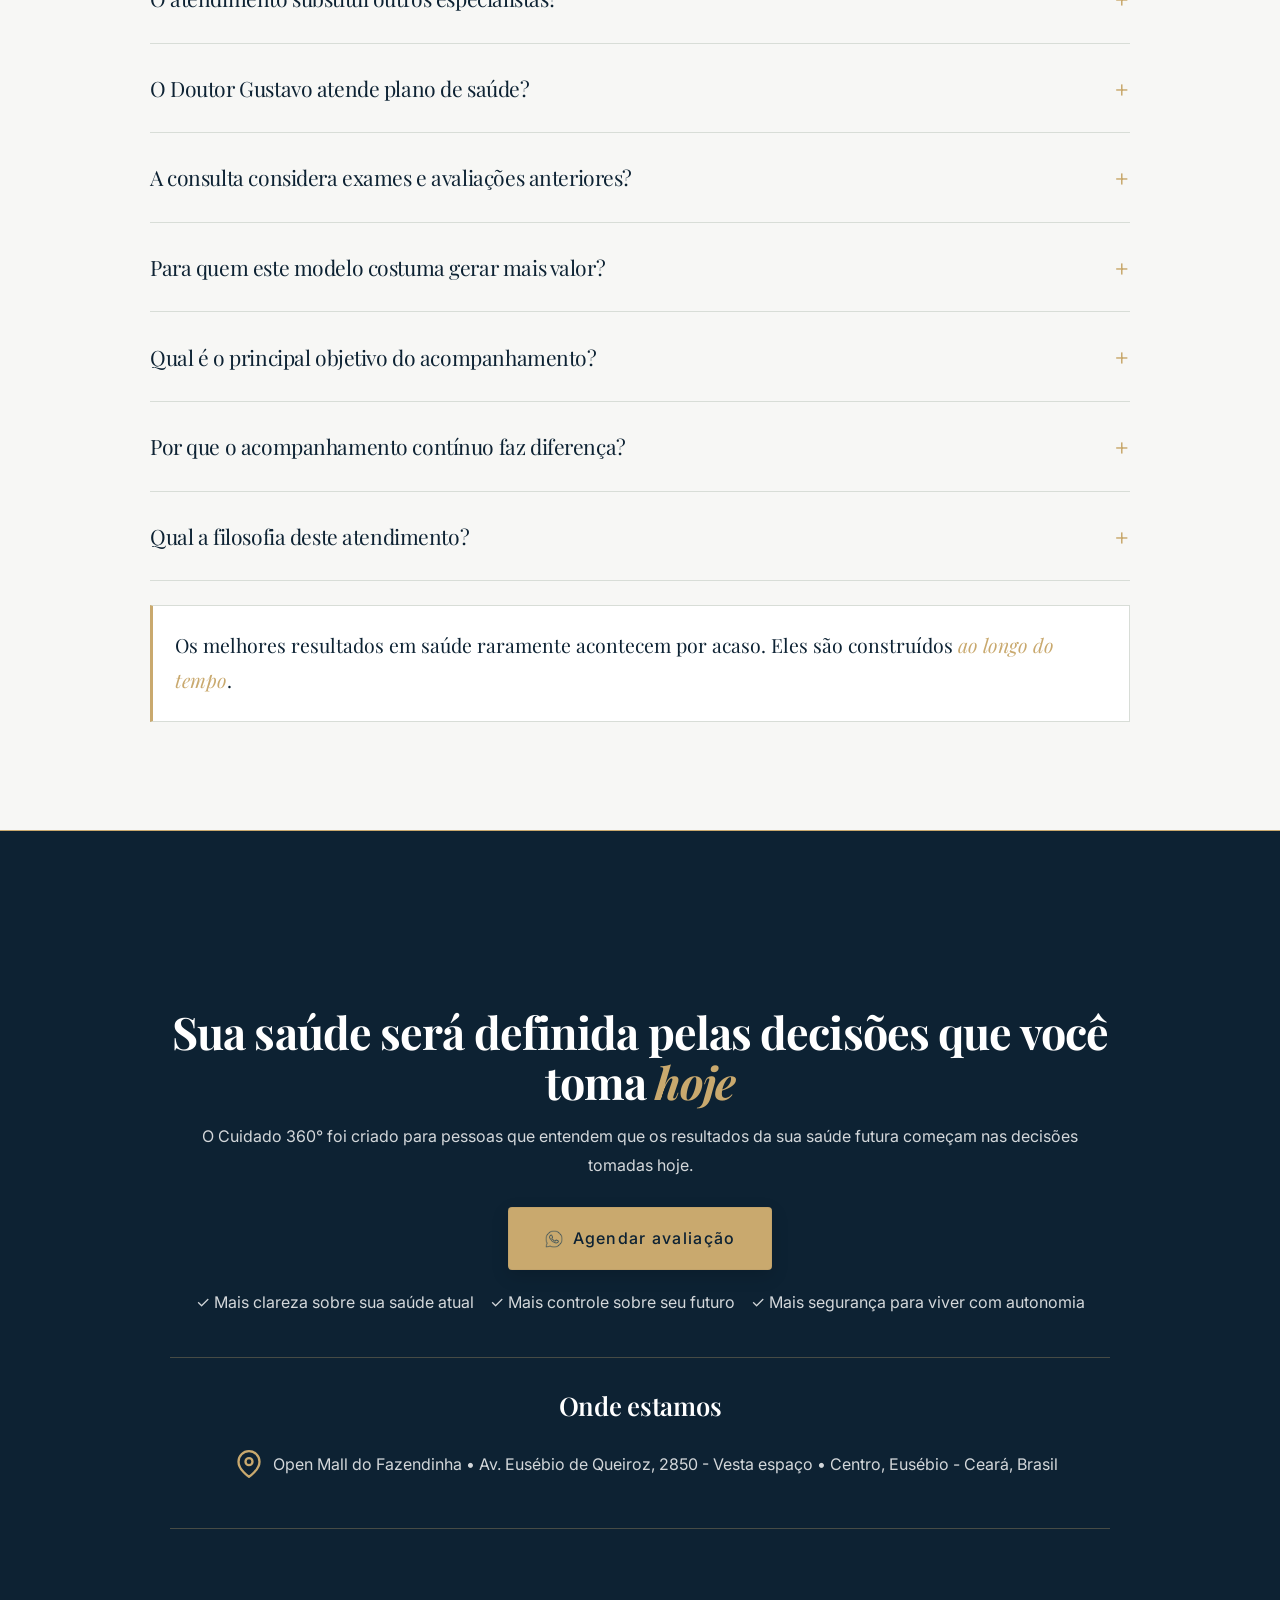
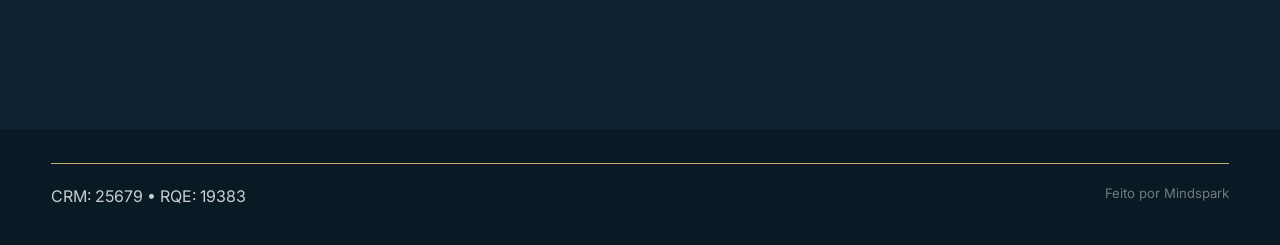
==== commit 14aab3be: "Ajustes finais" ====
--- a/index.html
+++ b/index.html
@@ -41,17 +41,7 @@
             <img src="midias/IMG_6177.jpg" alt="Dr. Gustavo Guerra em retrato profissional" loading="lazy">
           </figure>
           <aside class="hero__card">
-            <!-- Versao anterior do card:
-            <h2>Você se sente cansado, fadigado, irritado ou ansioso? Talvez sua saúde esteja pedindo acompanhamento, não apenas uma consulta.</h2>
-            <ul>
-              <li>Mais energia e disposição para performar no cotidiano</li>
-              <li>Longevidade com autonomia para curtir sua família</li>
-              <li>Clareza mental para decisões mais assertivas</li>
-              <li>Mais controle emocional e menos sobrecarga mental</li>
-              <li>Autoestima, autoconfiança e performance profissional</li>
-            </ul>
-            -->
-            <h2>Sua saúde está realmente sobre controle ?</h2>
+            <h2>Sua saúde está realmente sob controle ?</h2>
             <p class="hero__card-lead">Você pode se sentir bem hoje e, ainda assim, estar deixando passar sinais importantes sobre sua saúde. </p>
             <p class="hero__card-lead"> O Cuidado 360° foi criado para identificar riscos, compreender seu contexto e acompanhar os fatores que influenciam sua saúde antes que eles se transformem em problemas.</p>
 
@@ -61,8 +51,6 @@
               <li>Exames normais que mascaram risco cardiovascular real</li>
               <li>Ausência de alguém organizando sua saúde de forma estratégica</li>
             </ul>
-            <!-- <span class="hero__icon">✚ Você se sente cansado, fadigado, irritado ou ansioso? Talvez sua saúde esteja pedindo acompanhamento, não apenas uma consulta.</span> -->
-           
           </aside>
         </div>
       </div>
@@ -131,12 +119,12 @@
           <article class="card" data-reveal>
             <span class="card__icon" aria-hidden="true"><!-- SVG original: <svg viewBox="0 0 24 24" fill="none"><circle cx="11" cy="11" r="7"></circle><path d="M21 21l-4.3-4.3"></path><path d="M11 8v3l2 2"></path></svg> --><img src="midias/icones/raciocinio-clinico.png" alt=""></span>
             <h3>Compreensão clara do risco</h3>
-            <p>Você entende exatamente qual é seu risco de infarto, AVC e outras complicações. Conectando sintomas, histórico clínico, perfil metabólico, composição corporal e fatores de risco, transformando dados fragmentados em uma compreensão profunda, individualizada e estratégica da sua saúde.</p>
+            <p>Muito além de exames isolados, oferecemos uma compreensão aprofundada do seu risco de infarto, AVC e outras doenças. Ao conectar dados clínicos, metabólicos e corporais, construímos uma avaliação personalizada que revela riscos ocultos, orienta decisões e permite uma estratégia de saúde verdadeiramente individualizada.</p>
           </article>
           <article class="card" data-reveal>
             <span class="card__icon" aria-hidden="true"><!-- SVG original: <svg viewBox="0 0 24 24" fill="none"><rect x="4" y="4" width="7" height="7"></rect><rect x="13" y="4" width="7" height="7"></rect><rect x="4" y="13" width="7" height="7"></rect><rect x="13" y="13" width="7" height="7"></rect></svg> --><img src="midias/icones/saude-performance.png" alt=""></span>
             <h3>Saúde, performance e longevidade</h3>
-            <p>Estratégias para sono, estresse, composição corporal, alimentação, condicionamento físico, saúde emocional e preservação cognitiva.</p>
+            <p>Estratégias individualizadas para melhorar a qualidade do sono, reduzir o impacto do estresse, otimizar a composição corporal, aperfeiçoar hábitos alimentares, aumentar a capacidade física, fortalecer a saúde mental e preservar o desempenho cognitivo a longo prazo.</p>
           </article>
           <article class="card" data-reveal>
             <span class="card__icon" aria-hidden="true"><!-- SVG original: <svg viewBox="0 0 24 24" fill="none"><path d="M12 3l7 3v6c0 5-3.5 8-7 9-3.5-1-7-4-7-9V6l7-3z"></path><path d="M12 8v4l2 2"></path></svg> --><img src="midias/icones/presenca-clinica.png" alt=""></span>
@@ -151,7 +139,7 @@
       <div class="container reveal-group">
         <p class="eyebrow" data-reveal>Por que Cuidado 360°?</p>
         <h2 data-reveal>Um processo clínico <em>estruturado</em>, individualizado e contínuo</h2>
-        <p class="lead" data-reveal>O acompanhamento não começa quando o paciente senta na consulta. Ele começa antes, com contexto, intenção e uma leitura mais completa da sua história, para que cada etapa tenha propósito.</p>
+        <p class="lead" data-reveal>O acompanhamento não começa quando o paciente chega na consulta. Ele começa antes, com contexto, intenção e uma leitura mais completa da sua história, para que cada etapa tenha propósito.</p>
         <div class="process" data-process>
           <article class="process__step" data-reveal>
             <span>01</span>
@@ -171,7 +159,7 @@
           <article class="process__step" data-reveal>
             <span>04</span>
             <h3>Monitoramento contínuo</h3>
-            <p>Acompanhamos sua evolução ao longo do tempo, ajustando o plano sempre que necessário. Assim, as decisões são tomadas com mais precisão e alinhadas às mudanças da sua rotina e necessidades.</p>
+            <p>Acompanhamos sua evolução de forma contínua para identificar oportunidades de ajuste e otimização ao longo da sua jornada. Com base na sua resposta clínica, nos seus resultados e nas mudanças da sua rotina, refinamos o plano de forma individualizada, buscando melhores desfechos em saúde e uma condução mais segura, precisa e eficiente do cuidado.</p>
           </article>
         </div>
       </div>
@@ -258,7 +246,7 @@
           </details>
           <details class="accordion__item">
             <summary><span>Eu preciso estar doente para começar?</span></summary>
-            <p>Não. O acompanhamento é especialmente valioso para quem quer preservar energia, autonomia, composição corporal, clareza mental e longevidade funcional.</p>
+            <p>Não. O acompanhamento é especialmente valioso para quem deseja manter a saúde em seu melhor potencial. O objetivo é preservar energia, capacidade física e mental, composição corporal, autonomia e qualidade de vida, favorecendo um envelhecimento mais saudável e funcional.</p>
           </details>
           <details class="accordion__item">
             <summary><span>O que significa ter coordenação do cuidado?</span></summary>
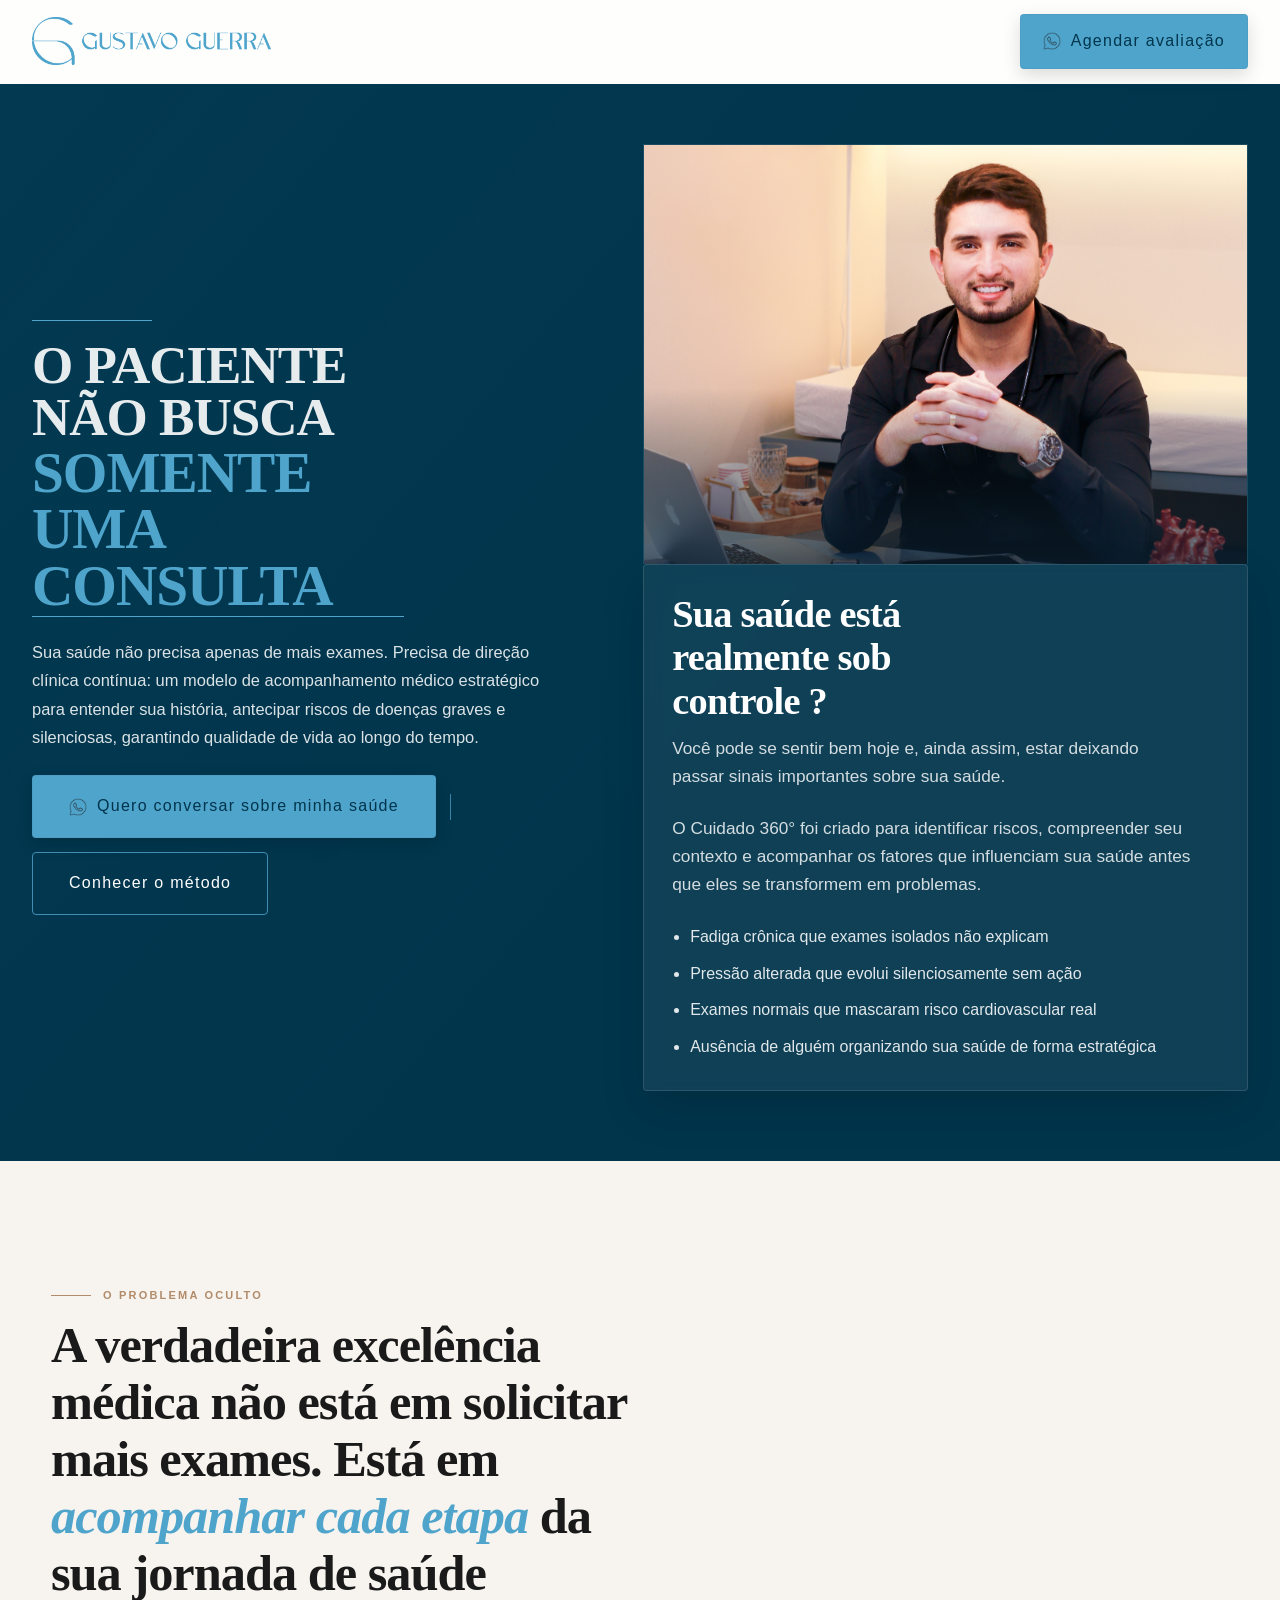
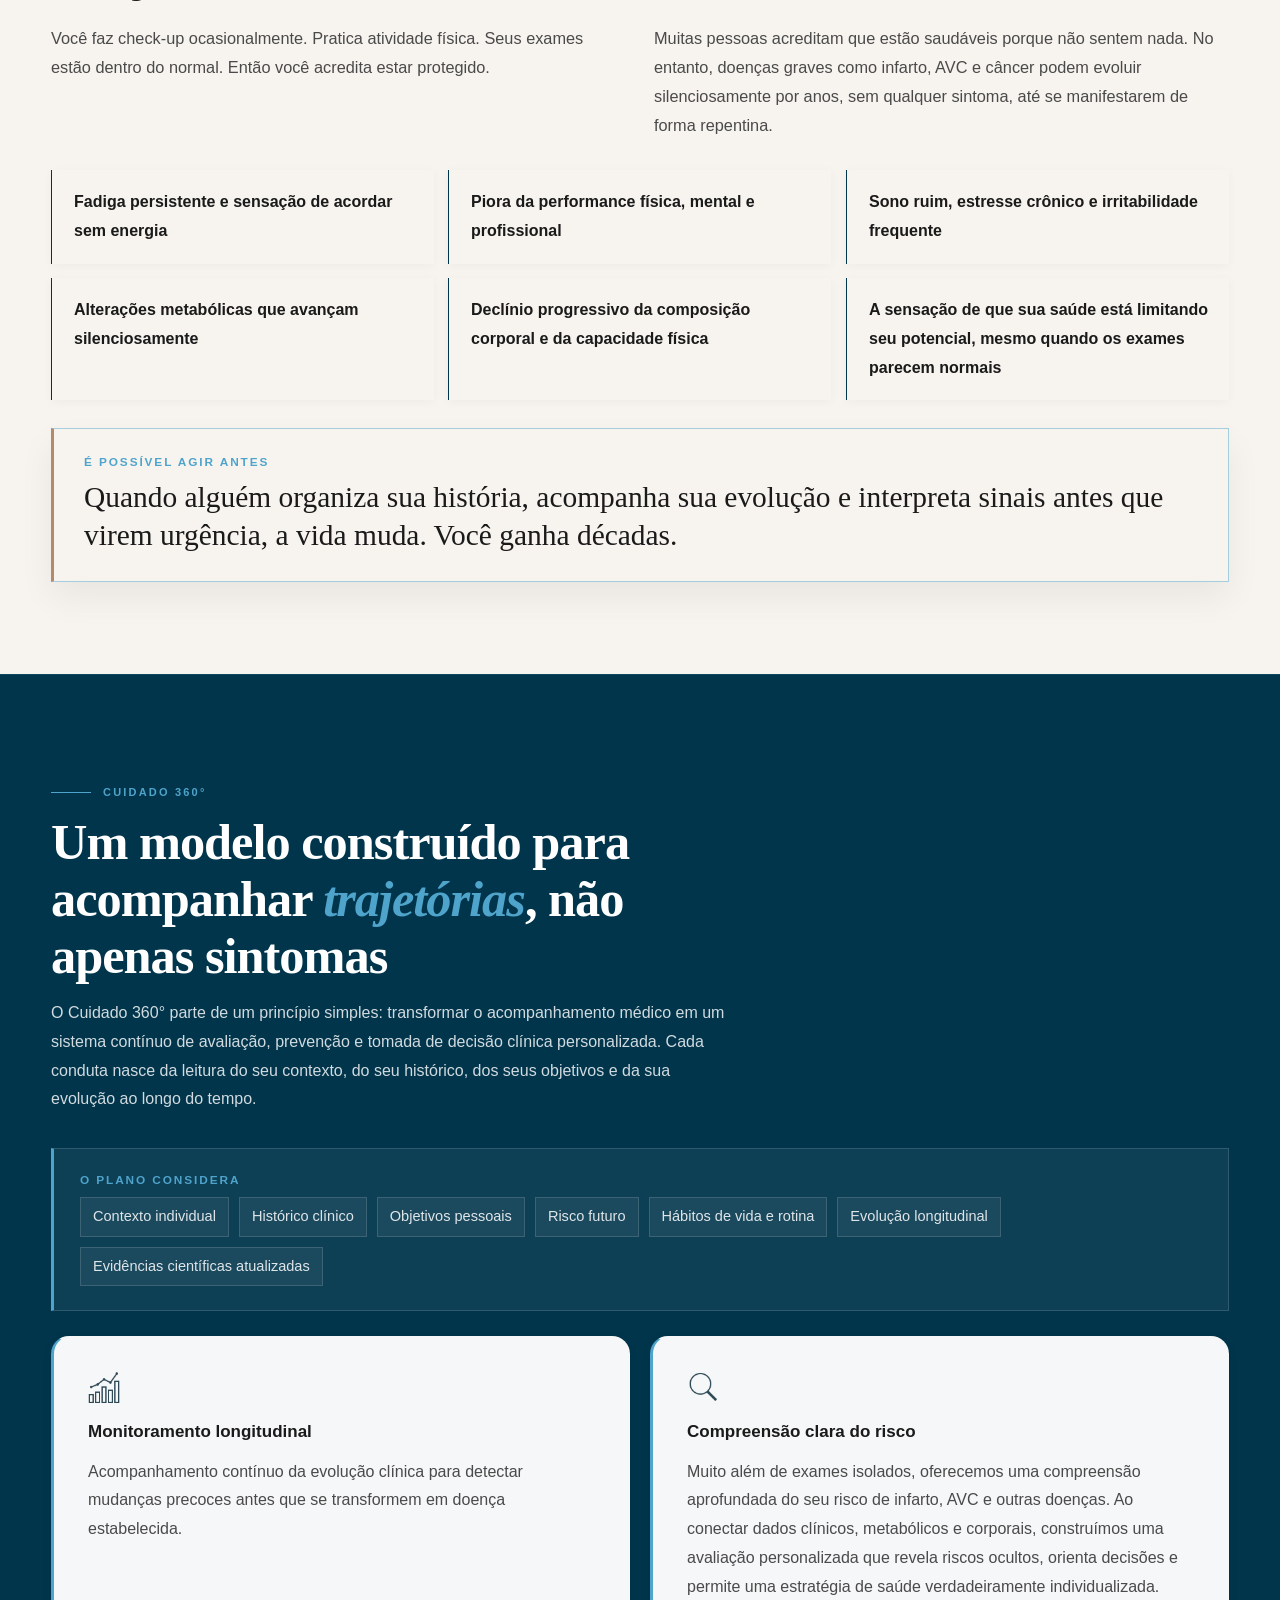
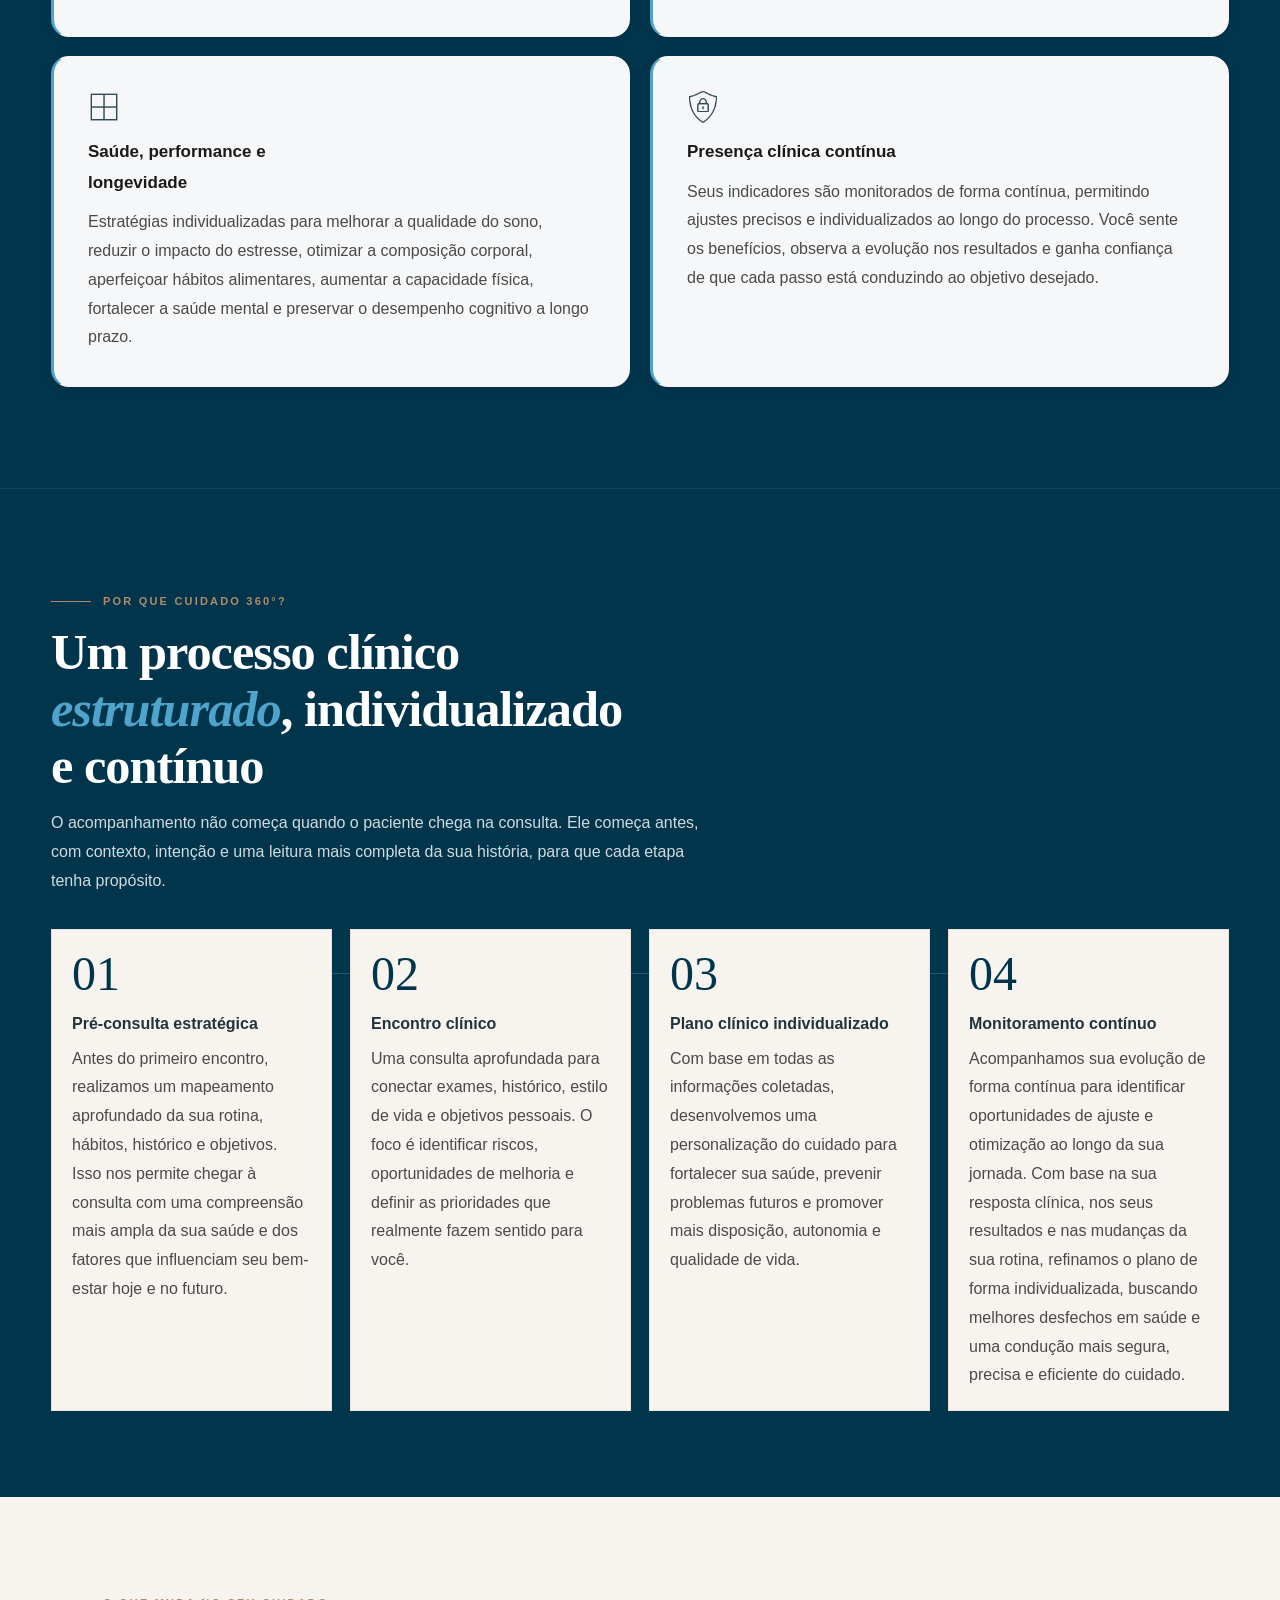
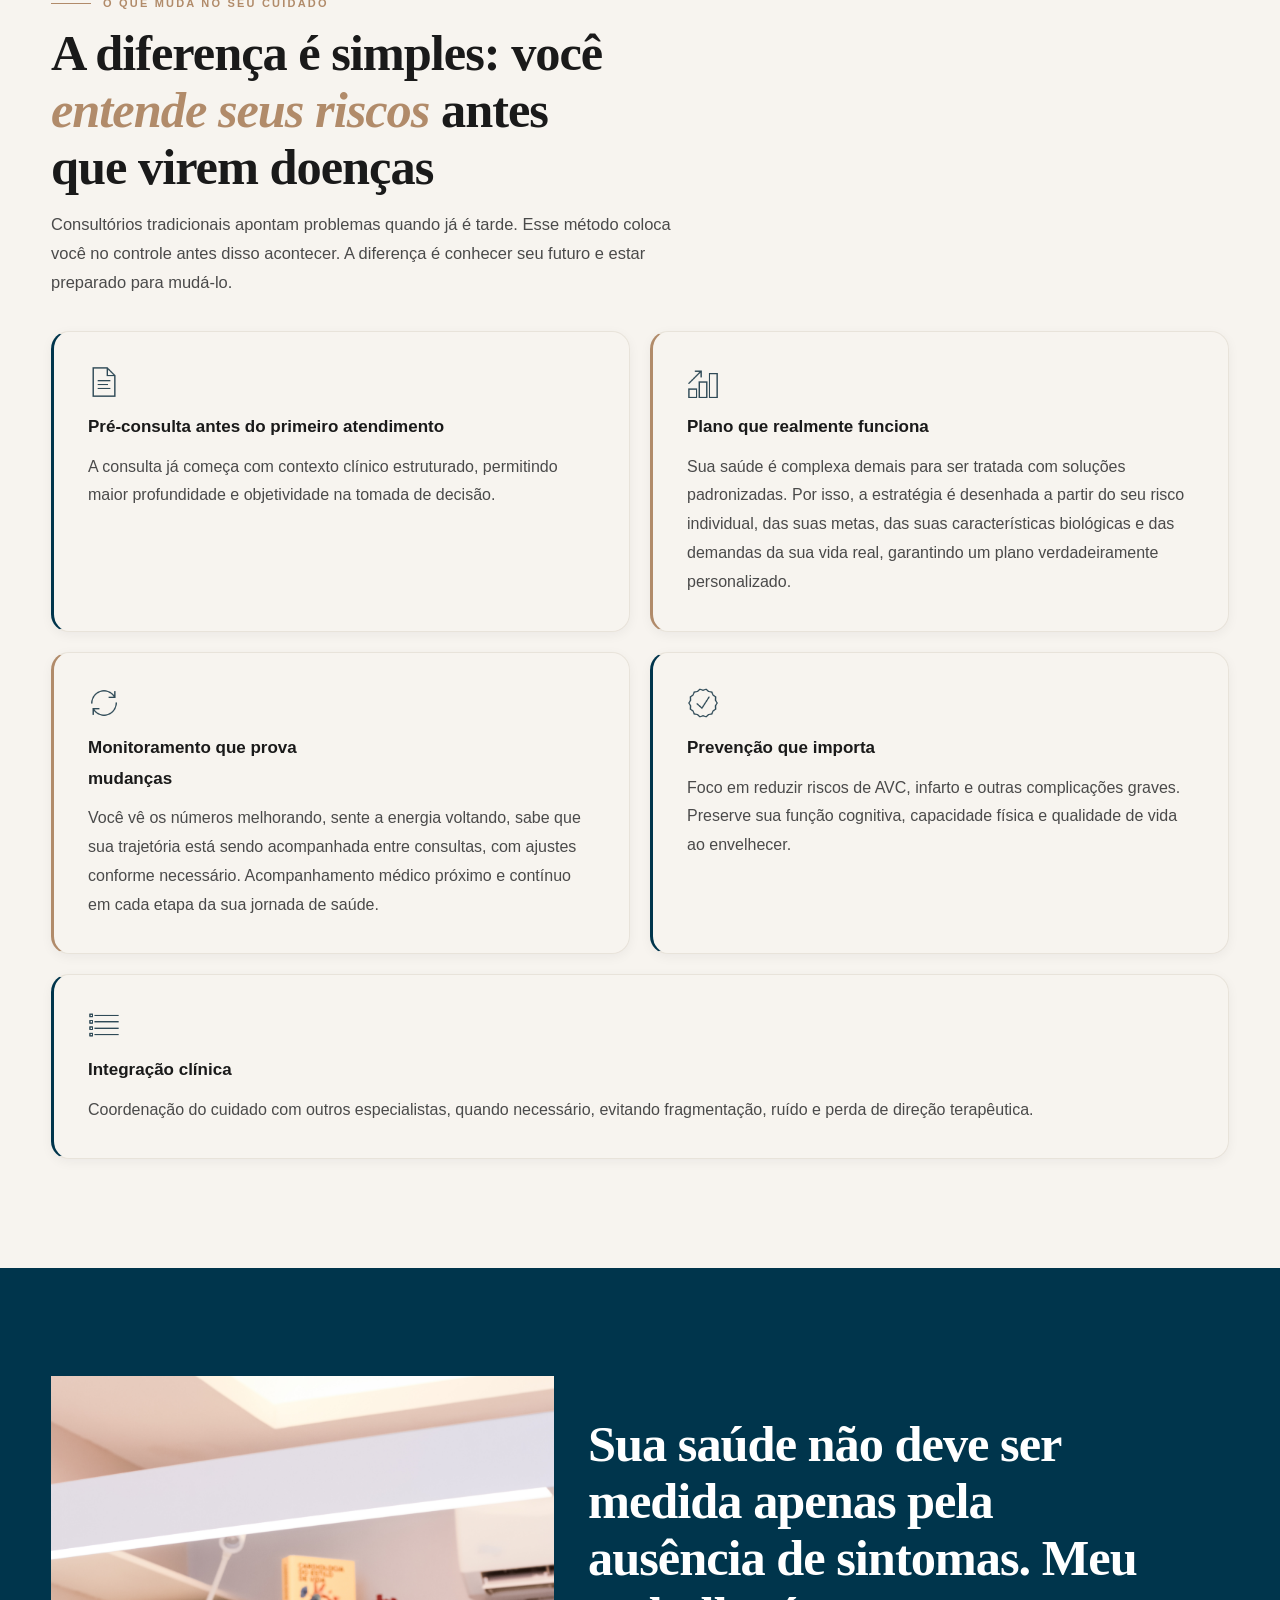
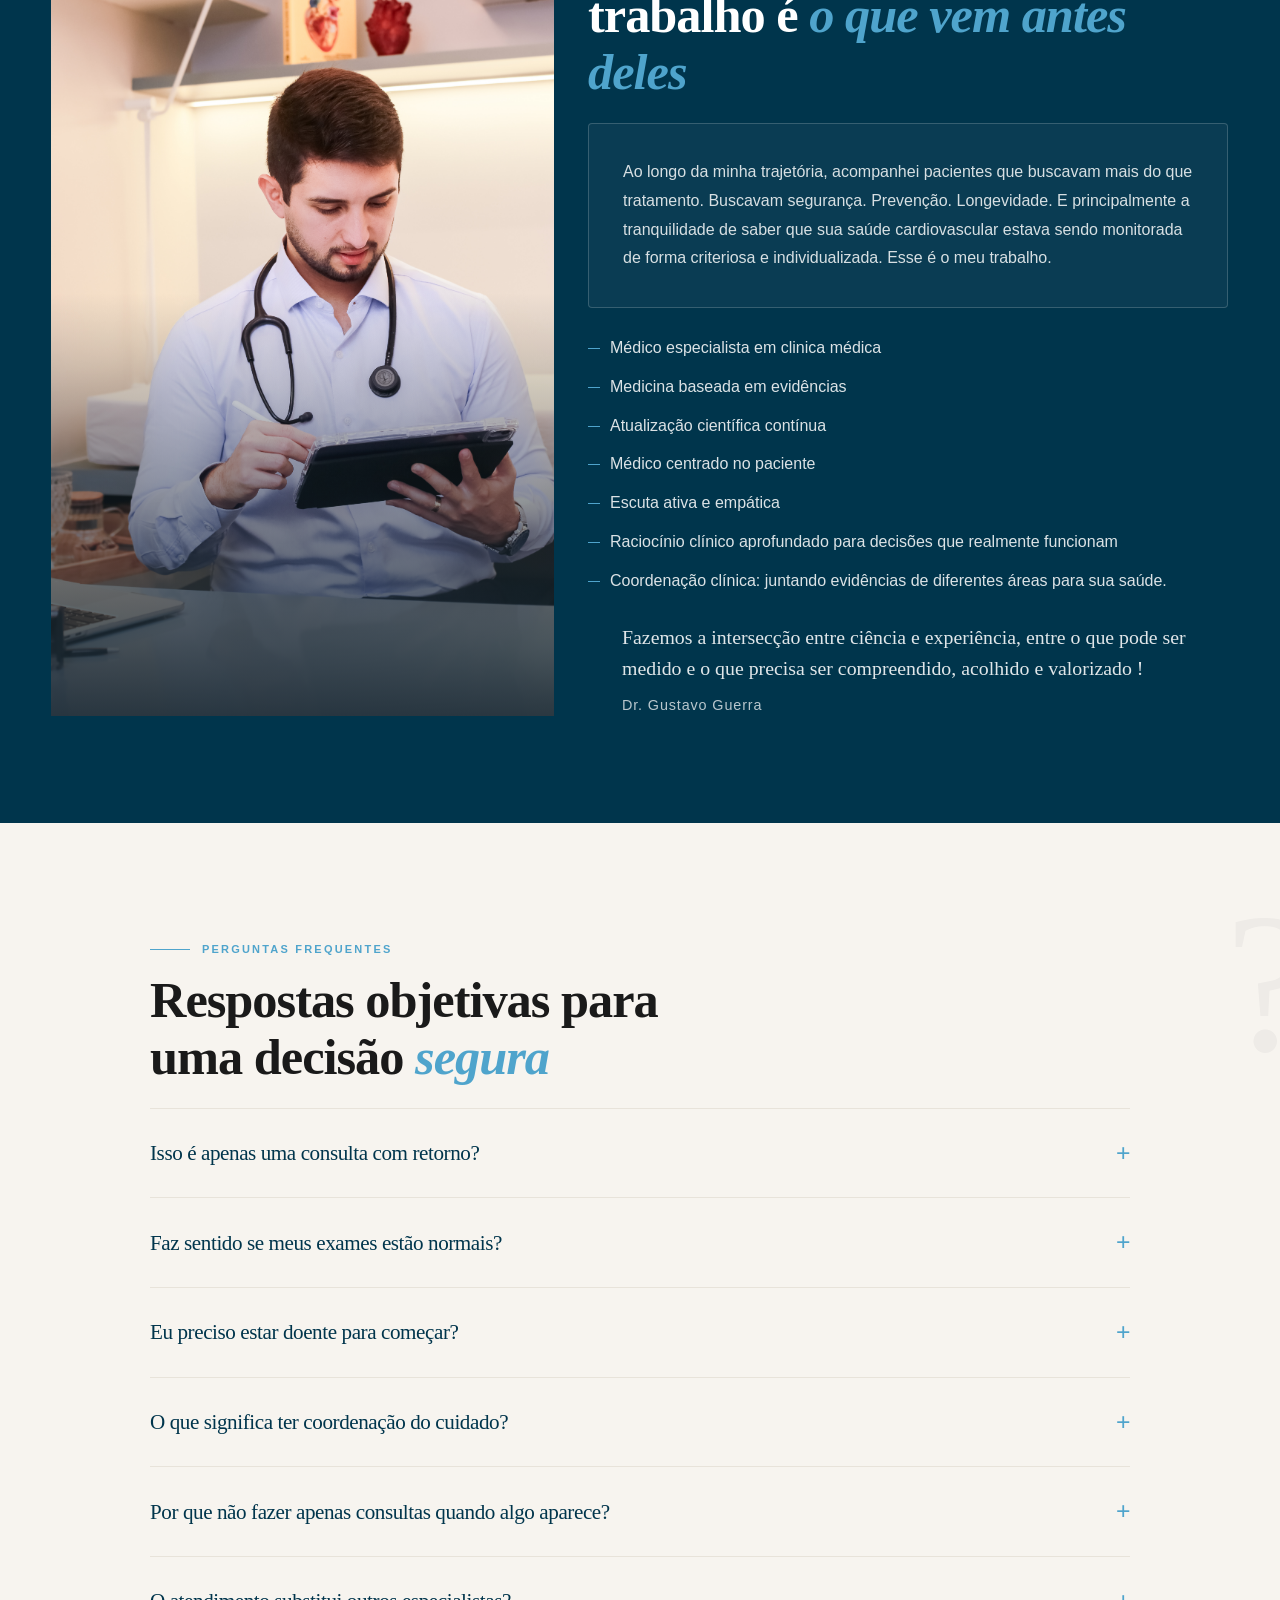
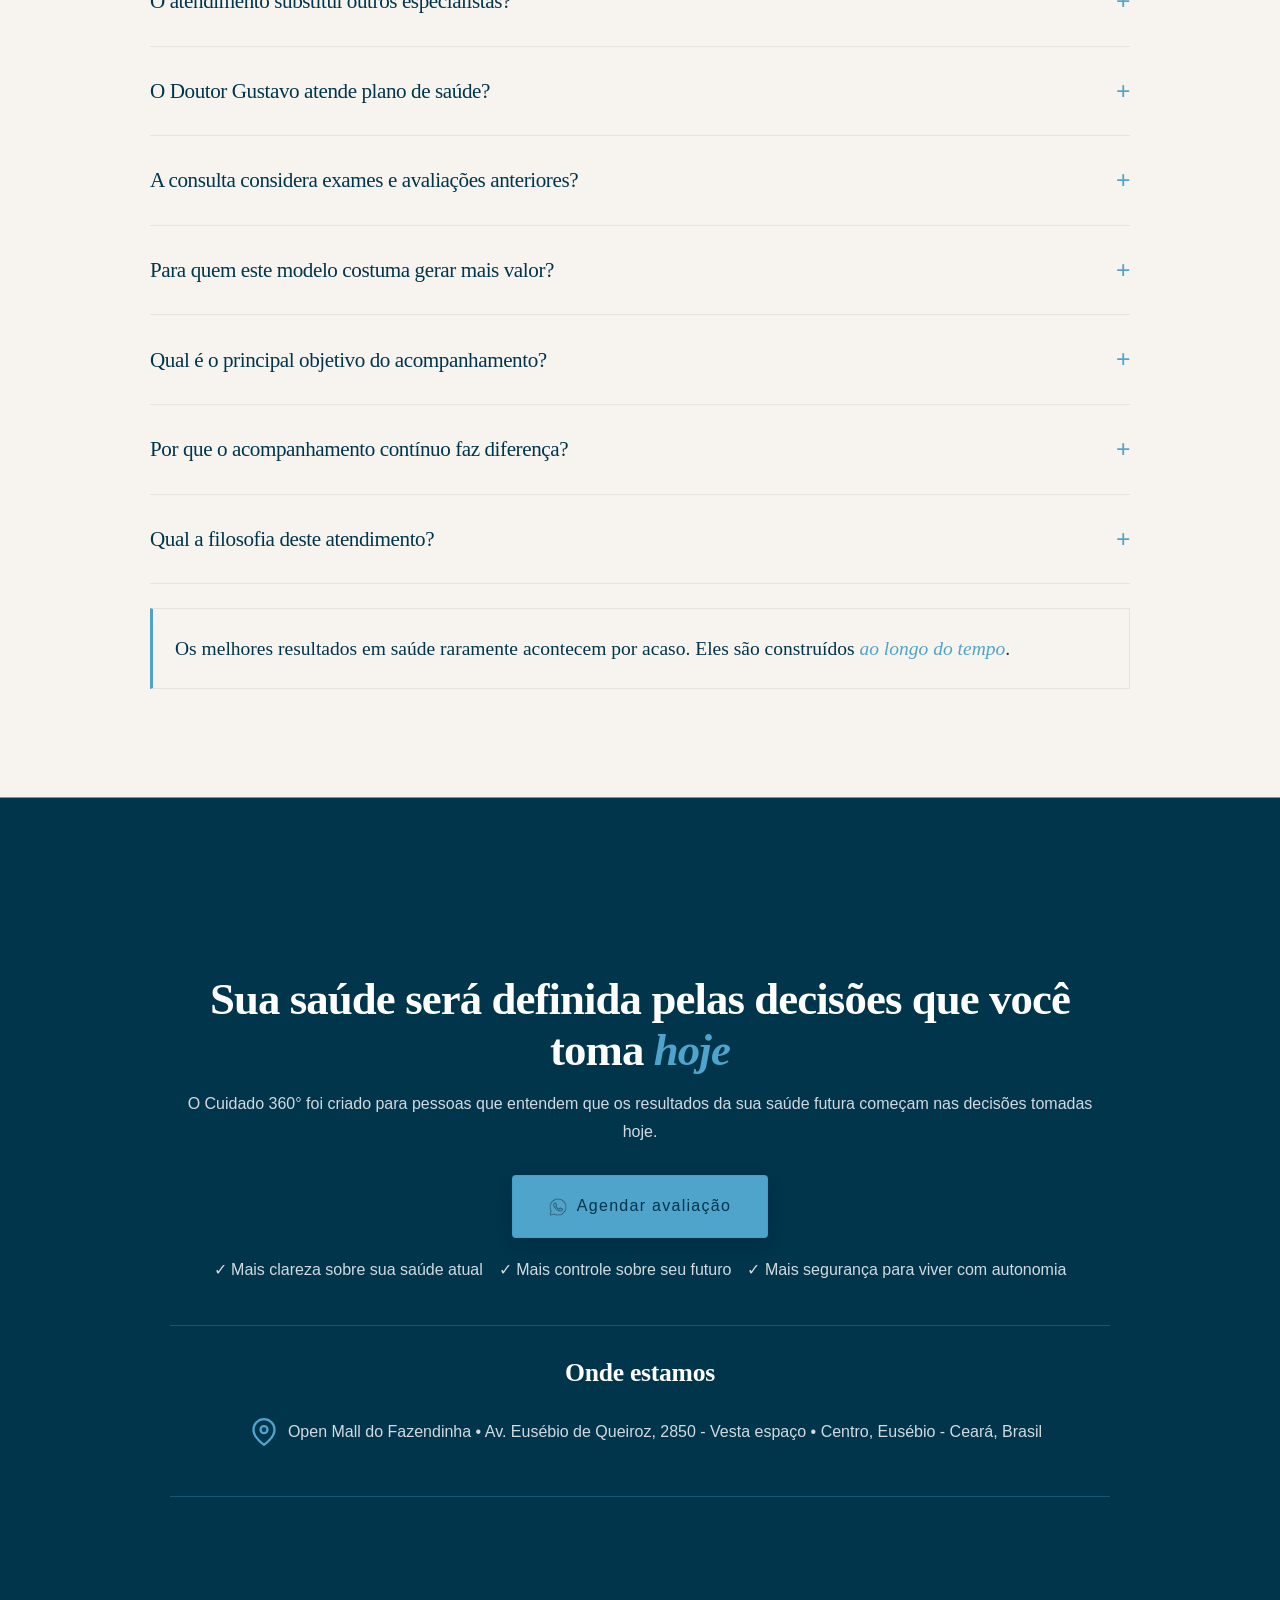
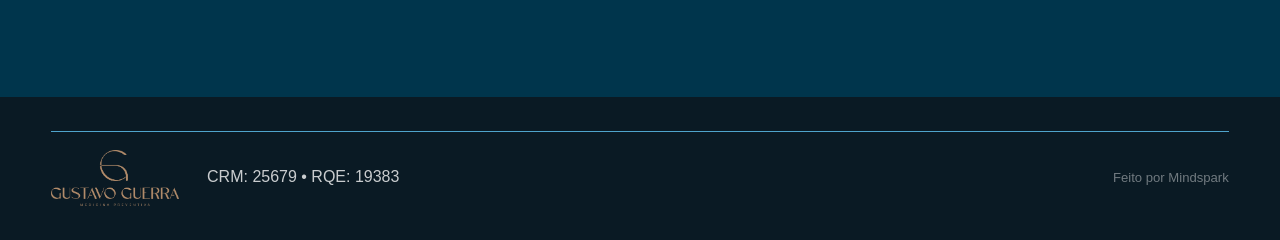
==== commit 372bc55d: "Ajuste de cores" ====
--- a/index.html
+++ b/index.html
@@ -4,16 +4,13 @@
   <meta charset="UTF-8" />
   <meta name="viewport" content="width=device-width, initial-scale=1.0" />
   <title>Dr. Gustavo Guerra | Cuidado 360</title>
-  <meta name="description" content="Gestão médica estratégica com acompanhamento longitudinal de alta excelência.">
-  <link rel="preconnect" href="https://fonts.googleapis.com">
-  <link rel="preconnect" href="https://fonts.gstatic.com" crossorigin>
-  <link href="https://fonts.googleapis.com/css2?family=Inter:wght@300;400;500;600&family=Playfair+Display:ital,wght@0,500;0,600;0,700;1,500&display=swap" rel="stylesheet">
+  <meta name="description" content="Gestão médica estratégica com acompanhamento longitudinal de alta excelência;">
   <link rel="stylesheet" href="styles.css" />
 </head>
 <body>
   <nav class="topbar" aria-label="Barra principal">
     <div class="topbar__inner">
-      <p class="brand"><span>✚</span> Dr. Gustavo Guerra</p>
+      <img class="brand__logo" src="midias/LOGO 4@4x.png" alt="Logo Dr. Gustavo Guerra">
       <a class="btn btn--primary btn--wa" href="https://wa.me/5500000000000" target="_blank" rel="noopener noreferrer"><span class="btn__icon" aria-hidden="true"><!-- SVG original: <svg viewBox="0 0 24 24" fill="none"><path d="M20.2 12.1c0 4.5-3.7 8.2-8.2 8.2-1.4 0-2.8-.4-4-.9L3.7 21l1.5-4.2c-.7-1.3-1-2.7-1-4.2 0-4.5 3.7-8.2 8.2-8.2s8.2 3.7 8.2 8.2Z"></path><path d="M9.2 8.9c.2-.4.4-.4.6-.4h.5c.2 0 .4 0 .5.4l.8 2c.1.2.1.4 0 .6l-.4.5c-.1.1-.2.2-.1.4.3.6.8 1.1 1.4 1.6.5.4 1 .7 1.6.9.2.1.3 0 .4-.1l.5-.6c.2-.2.4-.2.6-.1l1.9.9c.3.1.4.3.4.5v.5c0 .2 0 .4-.4.6-.5.3-1 .5-1.6.5-1 0-2-.4-3-.9-1-.5-1.9-1.3-2.7-2.1-.8-.8-1.5-1.7-2-2.7-.5-1-.8-2-.8-3 0-.6.2-1.2.4-1.7Z"></path></svg> --><img src="midias/icones/whatsapp.png" alt=""></span><span>Agendar avaliação</span></a>
     </div>
   </nav>
@@ -60,7 +57,7 @@
   <main>
     <section class="section section--light" id="problema">
       <div class="container reveal-group">
-        <p class="eyebrow" data-reveal>O problema oculto</p>
+        <p class="eyebrow eyebrow--secondary" data-reveal>O problema oculto</p>
         <h2 data-reveal>A verdadeira excelência médica não está em solicitar mais exames. Está em <em>acompanhar cada etapa</em> da sua jornada de saúde</h2>
         <div class="split-copy">
           <p data-reveal>Você faz check-up ocasionalmente. Pratica atividade física. Seus exames estão dentro do normal. Então você acredita estar protegido.</p>
@@ -137,7 +134,7 @@
 
     <section class="section section--graphite" id="processo">
       <div class="container reveal-group">
-        <p class="eyebrow" data-reveal>Por que Cuidado 360°?</p>
+        <p class="eyebrow eyebrow--secondary" data-reveal>Por que Cuidado 360°?</p>
         <h2 data-reveal>Um processo clínico <em>estruturado</em>, individualizado e contínuo</h2>
         <p class="lead" data-reveal>O acompanhamento não começa quando o paciente chega na consulta. Ele começa antes, com contexto, intenção e uma leitura mais completa da sua história, para que cada etapa tenha propósito.</p>
         <div class="process" data-process>
@@ -154,7 +151,7 @@
           <article class="process__step" data-reveal>
             <span>03</span>
             <h3>Plano clínico individualizado</h3>
-            <p>Com base em todas as informações coletadas, desenvolvemos uma estratégia personalizada para fortalecer sua saúde, prevenir problemas futuros e promover mais disposição, autonomia e qualidade de vida.</p>
+            <p>Com base em todas as informações coletadas, desenvolvemos uma personalização do cuidado para fortalecer sua saúde, prevenir problemas futuros e promover mais disposição, autonomia e qualidade de vida.</p>
           </article>
           <article class="process__step" data-reveal>
             <span>04</span>
@@ -167,8 +164,8 @@
 
     <section class="section section--light" id="diferenciais">
       <div class="container reveal-group">
-        <p class="eyebrow" data-reveal>O que muda no seu cuidado</p>
-        <h2 data-reveal>A diferença é simples: você <em>entende seus riscos</em> antes que virem doenças</h2>
+        <p class="eyebrow eyebrow--secondary" data-reveal>O que muda no seu cuidado</p>
+         <h2 data-reveal>A diferença é simples: você <em class="em--secondary">entende seus riscos</em> antes que virem doenças</h2>
         <p class="section-lead" data-reveal>Consultórios tradicionais apontam problemas quando já é tarde. Esse método coloca você no controle antes disso acontecer. A diferença é conhecer seu futuro e estar preparado para mudá-lo.</p>
         <div class="grid grid--2">
           <article class="card" data-reveal>
@@ -176,16 +173,16 @@
             <h3 class="card__title--single-line">Pré-consulta antes do primeiro atendimento</h3>
             <p>A consulta já começa com contexto clínico estruturado, permitindo maior profundidade e objetividade na tomada de decisão.</p>
           </article>
-          <article class="card" data-reveal>
-            <span class="card__icon" aria-hidden="true"><!-- SVG original: <svg viewBox="0 0 24 24" fill="none"><path d="M4 18l7-7 4 4 5-5"></path><path d="M15 10h5v5"></path></svg> --><img src="midias/icones/personalizacao.png" alt=""></span>
-            <h3>Plano que realmente funciona</h3>
-            <p>Sua saúde é complexa demais para ser tratada com soluções padronizadas. Por isso, a estratégia é desenhada a partir do seu risco individual, das suas metas, das suas características biológicas e das demandas da sua vida real, garantindo um plano verdadeiramente personalizado.</p>
-          </article>
-          <article class="card" data-reveal>
-            <span class="card__icon" aria-hidden="true"><!-- SVG original: <svg viewBox="0 0 24 24" fill="none"><path d="M20 11a8 8 0 0 0-14-5"></path><path d="M4 13a8 8 0 0 0 14 5"></path><path d="M3 5v4h4"></path><path d="M21 19v-4h-4"></path></svg> --><img src="midias/icones/continuidade.png" alt=""></span>
-            <h3>Monitoramento que prova mudanças</h3>
-            <p>Você vê os números melhorando, sente a energia voltando, sabe que sua trajetória está sendo acompanhada entre consultas, com ajustes conforme necessário. Acompanhamento médico próximo e contínuo em cada etapa da sua jornada de saúde.</p>
-          </article>
+           <article class="card card--secondary" data-reveal>
+             <span class="card__icon" aria-hidden="true"><!-- SVG original: <svg viewBox="0 0 24 24" fill="none"><path d="M4 18l7-7 4 4 5-5"></path><path d="M15 10h5v5"></path></svg> --><img src="midias/icones/personalizacao.png" alt=""></span>
+             <h3>Plano que realmente funciona</h3>
+             <p>Sua saúde é complexa demais para ser tratada com soluções padronizadas. Por isso, a estratégia é desenhada a partir do seu risco individual, das suas metas, das suas características biológicas e das demandas da sua vida real, garantindo um plano verdadeiramente personalizado.</p>
+           </article>
+           <article class="card card--secondary" data-reveal>
+             <span class="card__icon" aria-hidden="true"><!-- SVG original: <svg viewBox="0 0 24 24" fill="none"><path d="M20 11a8 8 0 0 0-14-5"></path><path d="M4 13a8 8 0 0 0 14 5"></path><path d="M3 5v4h4"></path><path d="M21 19v-4h-4"></path></svg> --><img src="midias/icones/continuidade.png" alt=""></span>
+             <h3>Monitoramento que prova mudanças</h3>
+             <p>Você vê os números melhorando, sente a energia voltando, sabe que sua trajetória está sendo acompanhada entre consultas, com ajustes conforme necessário. Acompanhamento médico próximo e contínuo em cada etapa da sua jornada de saúde.</p>
+           </article>
           <article class="card" data-reveal>
             <span class="card__icon" aria-hidden="true"><!-- SVG original: <svg viewBox="0 0 24 24" fill="none"><path d="M12 3l7 3v6c0 5-3.5 8-7 9-3.5-1-7-4-7-9V6l7-3z"></path><path d="M9 12l2 2 4-4"></path></svg> --><img src="midias/icones/prevencao.png" alt=""></span>
             <h3>Prevenção que importa</h3>
@@ -223,8 +220,8 @@
           </ul>
           <blockquote data-reveal>
 
-            Muitas vezes, o corpo envia sinais muito antes de uma doença se manifestar. 
-            Meu trabalho é reconhecer esses sinais e transformar informação em ação.
+            Fazemos a intersecção entre ciência e experiência, entre o que pode ser medido 
+            e o que precisa ser compreendido, acolhido e valorizado !
             <cite>Dr. Gustavo Guerra</cite>
           </blockquote>
         </div>
@@ -319,7 +316,10 @@
 
   <footer class="footer">
     <div class="container footer__inner">
-      <p>CRM: 25679 • RQE: 19383</p>
+      <div class="footer__left">
+        <img class="footer__logo" src="midias/LOGO PRINCIPAL (TUDO)@4x.png" alt="Logo principal Dr. Gustavo Guerra">
+        <p>CRM: 25679 • RQE: 19383</p>
+      </div>
       <p class="footer__credit">Feito por <a href="https://www.instagram.com/mindspark.ag/" target="_blank" rel="noopener noreferrer nofollow">Mindspark</a></p>
     </div>
   </footer>
--- a/styles.css
+++ b/styles.css
@@ -1,11 +1,52 @@
+@font-face {
+  font-family: 'VONCA';
+  src: url('/fonts/vonca/vonca-regular.woff2') format('woff2'),
+       url('/fonts/vonca/vonca-regular.woff') format('woff');
+  font-weight: 400;
+  font-display: swap;
+}
+
+@font-face {
+  font-family: 'VONCA';
+  src: url('/fonts/vonca/vonca-bold.woff2') format('woff2'),
+       url('/fonts/vonca/vonca-bold.woff') format('woff');
+  font-weight: 700;
+  font-display: swap;
+}
+
+@font-face {
+  font-family: 'SATOSHI';
+  src: url('/fonts/satoshi/satoshi-regular.woff2') format('woff2'),
+       url('/fonts/satoshi/satoshi-regular.woff') format('woff');
+  font-weight: 400;
+  font-display: swap;
+}
+
+@font-face {
+  font-family: 'SATOSHI';
+  src: url('/fonts/satoshi/satoshi-medium.woff2') format('woff2'),
+       url('/fonts/satoshi/satoshi-medium.woff') format('woff');
+  font-weight: 500;
+  font-display: swap;
+}
+
+@font-face {
+  font-family: 'SATOSHI';
+  src: url('/fonts/satoshi/satoshi-bold.woff2') format('woff2'),
+       url('/fonts/satoshi/satoshi-bold.woff') format('woff');
+  font-weight: 700;
+  font-display: swap;
+}
+
 :root {
-  --petroleum: #0d2233;
-  --graphite: #1c2b35;
-  --offwhite: #f7f7f5;
-  --gold: #c9a96e;
+  --petroleum: #00354C;
+  --graphite: #00354C;
+  --offwhite: #F7F4EF;
+  --gold: #4FA4CC;
+  --secondary: #B18B6A;
   --text-dark: #1a1a1a;
   --text-muted: #4a4a4a;
-  --line-light: #d8ddd7;
+  --line-light: #E8E3DA;
   --line-dark: rgba(255, 255, 255, 0.18);
   --radius: 4px;
 }
@@ -20,7 +61,7 @@
 
 body {
   margin: 0;
-  font-family: "Inter", sans-serif;
+  font-family: "SATOSHI", -apple-system, BlinkMacSystemFont, "Segoe UI", sans-serif;
   font-weight: 400;
   color: var(--text-dark);
   background: var(--offwhite);
@@ -76,15 +117,14 @@
 }
 
 .brand {
-  font-family: "Playfair Display", serif;
-  color: var(--petroleum);
-  font-size: 1.08rem;
-  letter-spacing: -0.01em;
-}
-
-.brand span {
-  color: var(--gold);
-  margin-right: 7px;
+  display: flex;
+  align-items: center;
+}
+
+.brand__logo {
+  height: 48px;
+  width: auto;
+  object-fit: contain;
 }
 
 .hero {
@@ -92,7 +132,7 @@
   display: grid;
   align-items: center;
   background:
-    linear-gradient(130deg, rgba(201, 169, 110, 0.04) 0%, rgba(201, 169, 110, 0) 60%),
+    linear-gradient(130deg, rgba(79, 164, 204, 0.04) 0%, rgba(79, 164, 204, 0) 60%),
     var(--petroleum);
   color: #ffffff;
   padding: 60px 0 70px;
@@ -138,6 +178,14 @@
   background: var(--gold);
 }
 
+.eyebrow--secondary {
+  color: var(--secondary);
+}
+
+.eyebrow--secondary::before {
+  background: var(--secondary);
+}
+
 .hero__hairline {
   height: 1px;
   width: 120px;
@@ -149,7 +197,7 @@
 section h2,
 .hero__card h2,
 .cta h2 {
-  font-family: "Playfair Display", serif;
+  font-family: "VONCA", serif;
   letter-spacing: -0.02em;
   line-height: 1.13;
 }
@@ -211,6 +259,10 @@
   color: var(--gold);
 }
 
+.em--secondary {
+  color: var(--secondary) !important;
+}
+
 .hero__subtitle {
   margin-top: 24px;
   margin-bottom: 24px;
@@ -230,7 +282,7 @@
 .hero__cta-divider {
   width: 1px;
   height: 26px;
-  background: rgba(201, 169, 110, 0.7);
+  background: rgba(79, 164, 204, 0.7);
 }
 
 .hero__visual {
@@ -313,7 +365,7 @@
 #metodo {
   padding-top: 100px;
   padding-bottom: 102px;
-  box-shadow: inset 0 1px 0 rgba(201, 169, 110, 0.16), inset 0 -1px 0 rgba(201, 169, 110, 0.16);
+  box-shadow: inset 0 1px 0 rgba(79, 164, 204, 0.16), inset 0 -1px 0 rgba(79, 164, 204, 0.16);
 }
 
 #processo {
@@ -384,7 +436,7 @@
   position: relative;
   border-left: 1px solid var(--petroleum);
   padding: 18px 20px 18px 22px;
-  background: #ffffff;
+  background: var(--offwhite);
   box-shadow: 0 2px 10px rgba(12, 25, 34, 0.04);
   min-height: 100%;
 }
@@ -399,9 +451,9 @@
 }
 
 .insight-box {
-  border: 1px solid rgba(201, 169, 110, 0.48);
-  border-left: 3px solid var(--gold);
-  background: #ffffff;
+  border: 1px solid rgba(79, 164, 204, 0.48);
+  border-left: 3px solid var(--secondary);
+  background: var(--offwhite);
   padding: 26px 30px;
   box-shadow: 0 16px 34px rgba(12, 25, 34, 0.06);
 }
@@ -472,7 +524,7 @@
 .box {
   padding: 34px;
   border: 1px solid var(--line-light);
-  background: #ffffff;
+  background: var(--offwhite);
 }
 
 .box p {
@@ -502,7 +554,7 @@
   border: 1px solid var(--line-light);
   border-left: 3px solid var(--petroleum);
   border-radius: 18px;
-  background: #ffffff;
+  background: var(--offwhite);
   padding: 34px;
   box-shadow: 0 3px 12px rgba(12, 25, 34, 0.05);
   transition: transform 0.25s ease, box-shadow 0.25s ease, border-color 0.25s ease;
@@ -514,9 +566,18 @@
 
 .card:hover {
   transform: translateY(-3px);
-  box-shadow: 0 12px 28px rgba(12, 25, 34, 0.1);
-  border-color: rgba(201, 169, 110, 0.55);
-  background: #ffffff;
+  box-shadow: 0 12px 28px rgba(12, 25, 34, 0.1), 0 0 20px rgba(177, 139, 106, 0.15);
+  border-color: var(--secondary);
+  background: var(--offwhite);
+}
+
+.card--secondary {
+  border-left-color: var(--secondary);
+}
+
+.card--secondary:hover {
+  border-left-color: var(--secondary);
+  box-shadow: 0 12px 28px rgba(12, 25, 34, 0.1), 0 0 24px rgba(177, 139, 106, 0.2);
 }
 
 .card__icon {
@@ -616,7 +677,7 @@
   right: 0;
   top: 44px;
   height: 1px;
-  background: rgba(201, 169, 110, 0.32);
+  background: rgba(79, 164, 204, 0.32);
 }
 
 .process::after {
@@ -628,13 +689,13 @@
   max-width: 100%;
   height: 1px;
   background: var(--gold);
-  box-shadow: 0 0 18px rgba(201, 169, 110, 0.32);
+  box-shadow: 0 0 18px rgba(79, 164, 204, 0.32);
   transition: width 0.18s ease-out;
 }
 
 .process__step {
   position: relative;
-  background: #ffffff;
+  background: var(--offwhite);
   border: 1px solid var(--line-light);
   padding: 20px;
   z-index: 1;
@@ -643,7 +704,7 @@
 
 .process__step:hover {
   transform: translateY(-3px);
-  border-color: rgba(201, 169, 110, 0.56);
+  border-color: var(--secondary);
   box-shadow: 0 14px 30px rgba(0, 0, 0, 0.16);
 }
 
@@ -813,7 +874,7 @@
   font-family: "Playfair Display", serif;
   font-size: 1.22rem;
   color: var(--petroleum);
-  background: #ffffff;
+  background: var(--offwhite);
 }
 
 .closing em {
@@ -852,7 +913,7 @@
 .cta__location-divider {
    width: 100%;
    height: 1px;
-   background: rgba(201, 169, 110, 0.3);
+   background: rgba(79, 164, 204, 0.3);
    margin: 24px 0;
 }
 
@@ -949,13 +1010,14 @@
   color: var(--petroleum);
   padding: 16px 36px;
   box-shadow: 0 6px 18px rgba(0, 0, 0, 0.14);
+  transition: all 0.3s ease;
 }
 
 .btn--primary:hover {
-  background: #b99659;
-  color: var(--petroleum);
+  background: var(--secondary);
+  color: #ffffff;
   transform: translateY(-1px);
-  box-shadow: 0 10px 22px rgba(0, 0, 0, 0.18);
+  box-shadow: 0 10px 22px rgba(177, 139, 106, 0.3);
 }
 
 .btn--outline {
@@ -968,6 +1030,7 @@
 .btn--outline:hover {
   background: var(--petroleum);
   color: #ffffff;
+  border-color: var(--secondary);
 }
 
 .topbar .btn--primary {
@@ -975,12 +1038,12 @@
 }
 
 .hero .btn--outline {
-  border-color: rgba(201, 169, 110, 0.8);
+  border-color: rgba(79, 164, 204, 0.8);
   color: #ffffff;
 }
 
 .hero .btn--outline:hover {
-  background: rgba(201, 169, 110, 0.18);
+  background: rgba(79, 164, 204, 0.18);
 }
 
 .footer {
@@ -994,8 +1057,21 @@
   padding-top: 18px;
   display: flex;
   justify-content: space-between;
+  align-items: center;
   gap: 14px;
   flex-wrap: wrap;
+}
+
+.footer__left {
+  display: flex;
+  align-items: center;
+  gap: 28px;
+}
+
+.footer__logo {
+  height: 56px;
+  width: auto;
+  object-fit: contain;
 }
 
 .footer__credit {
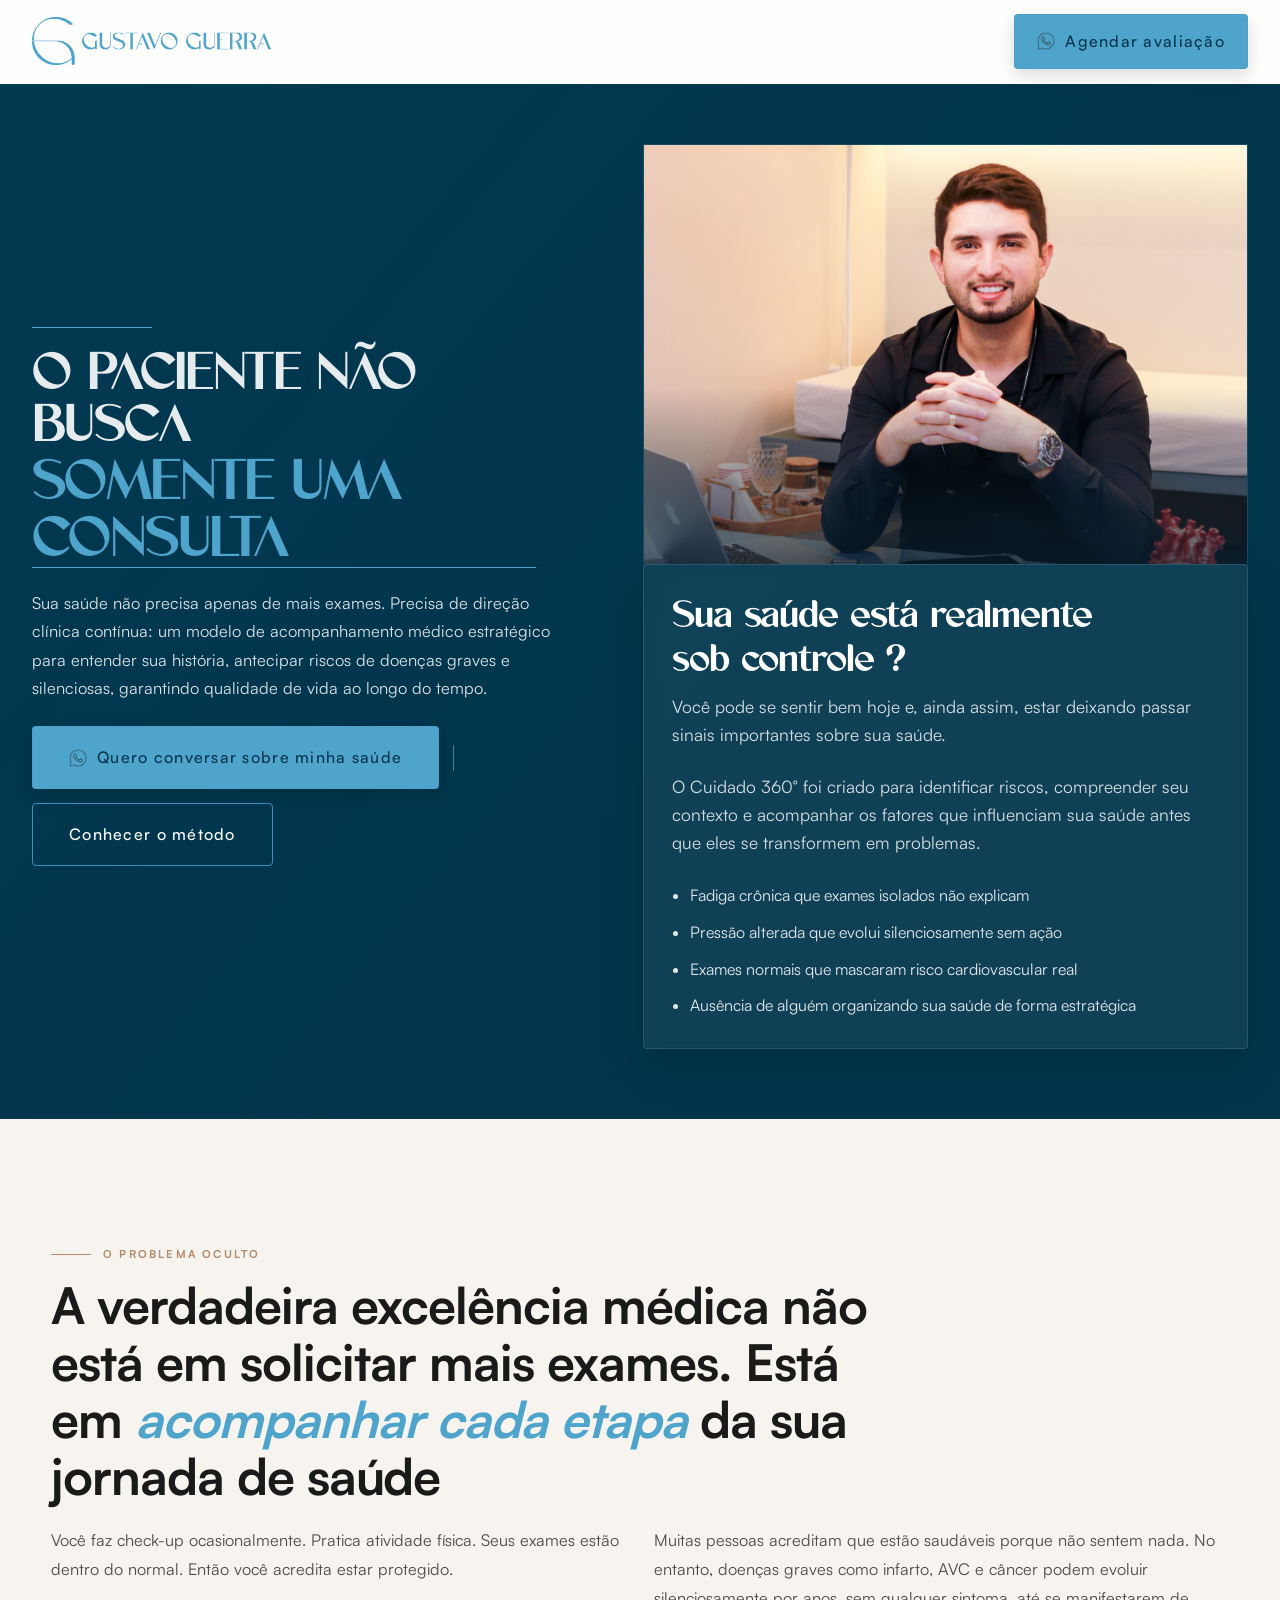
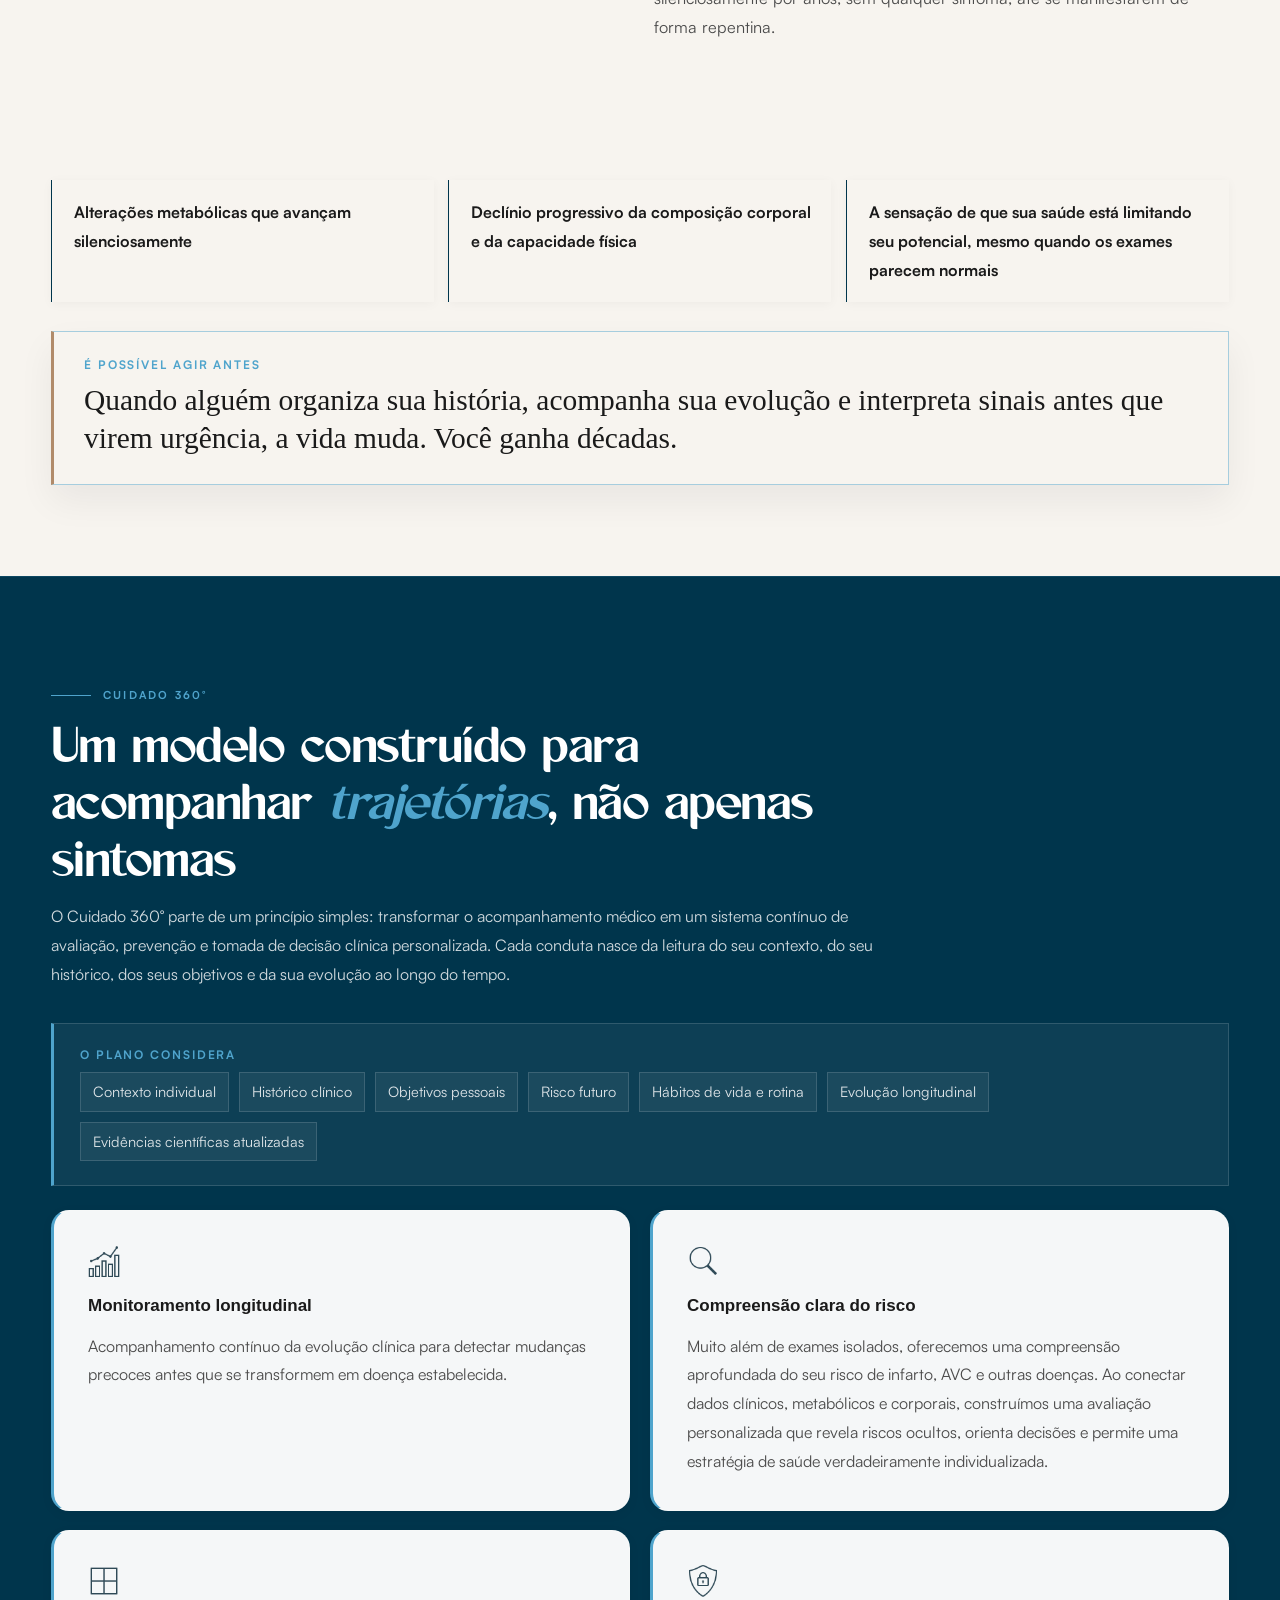
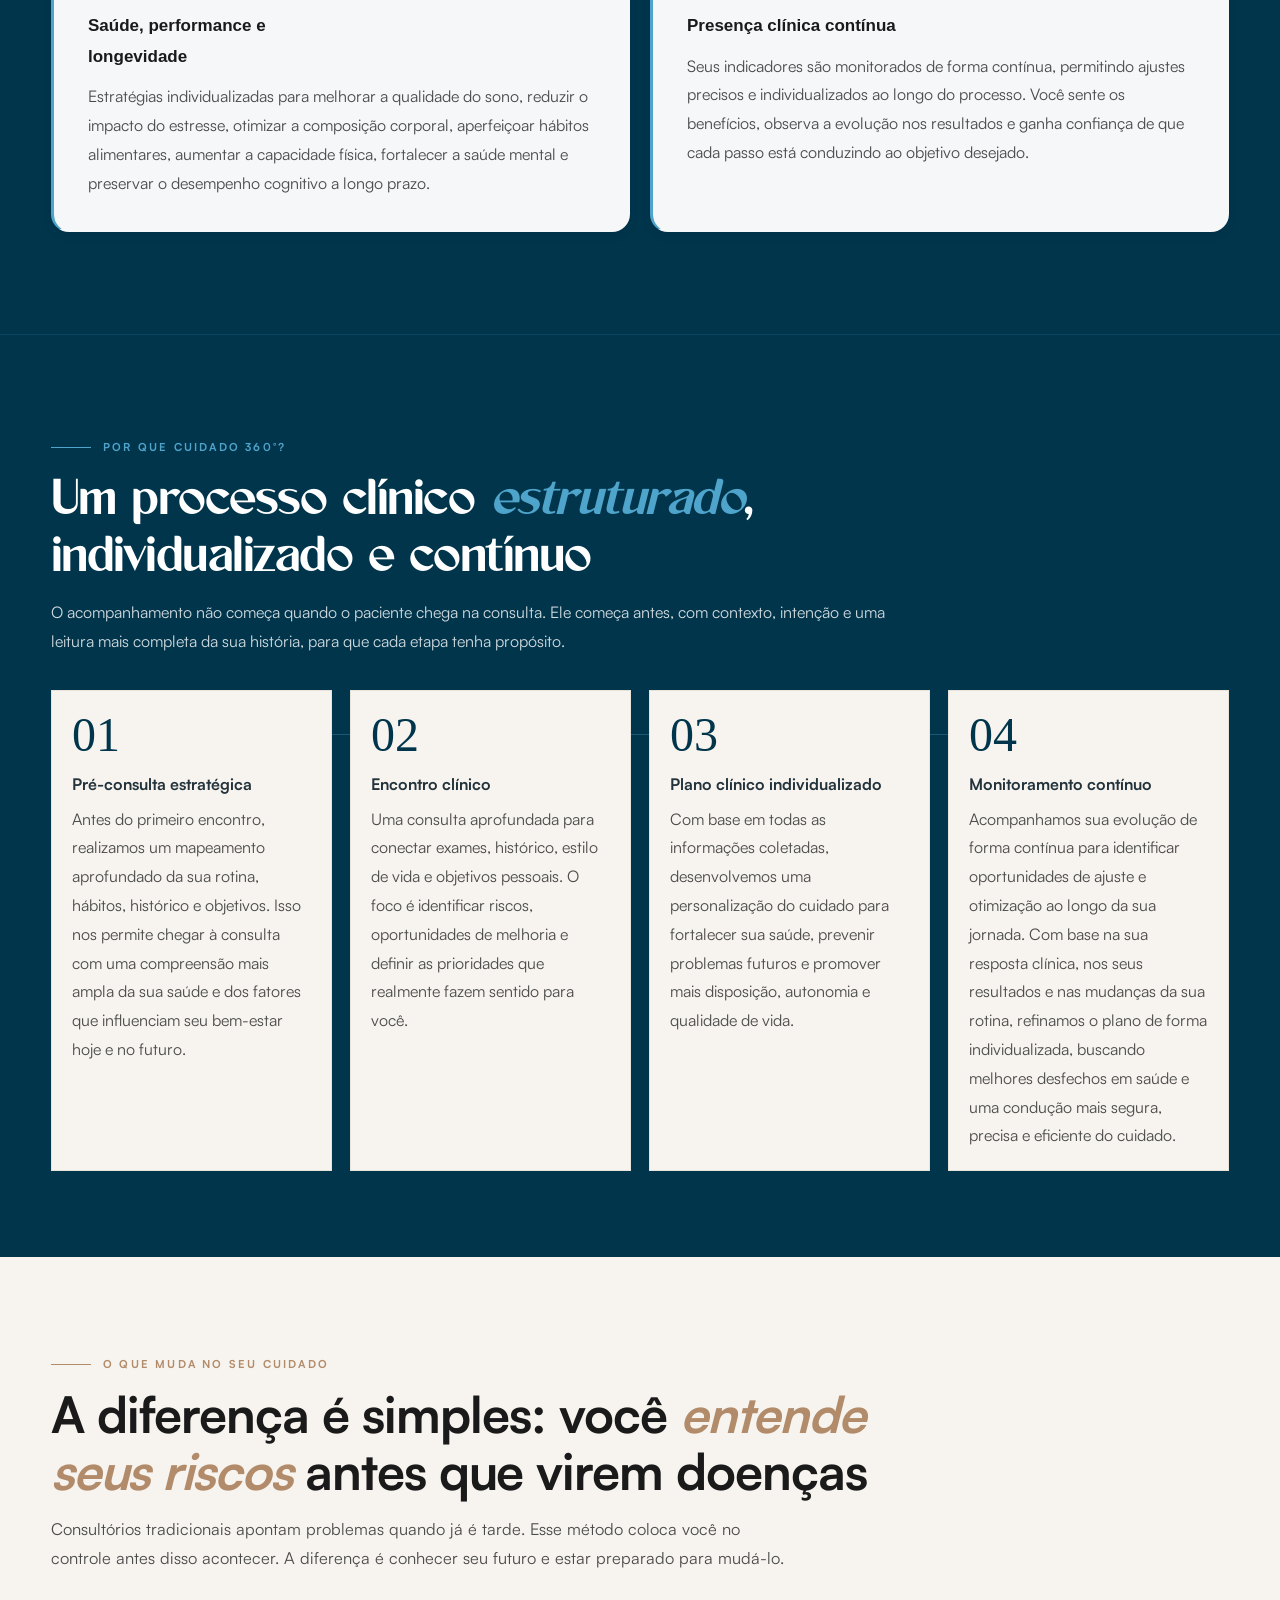
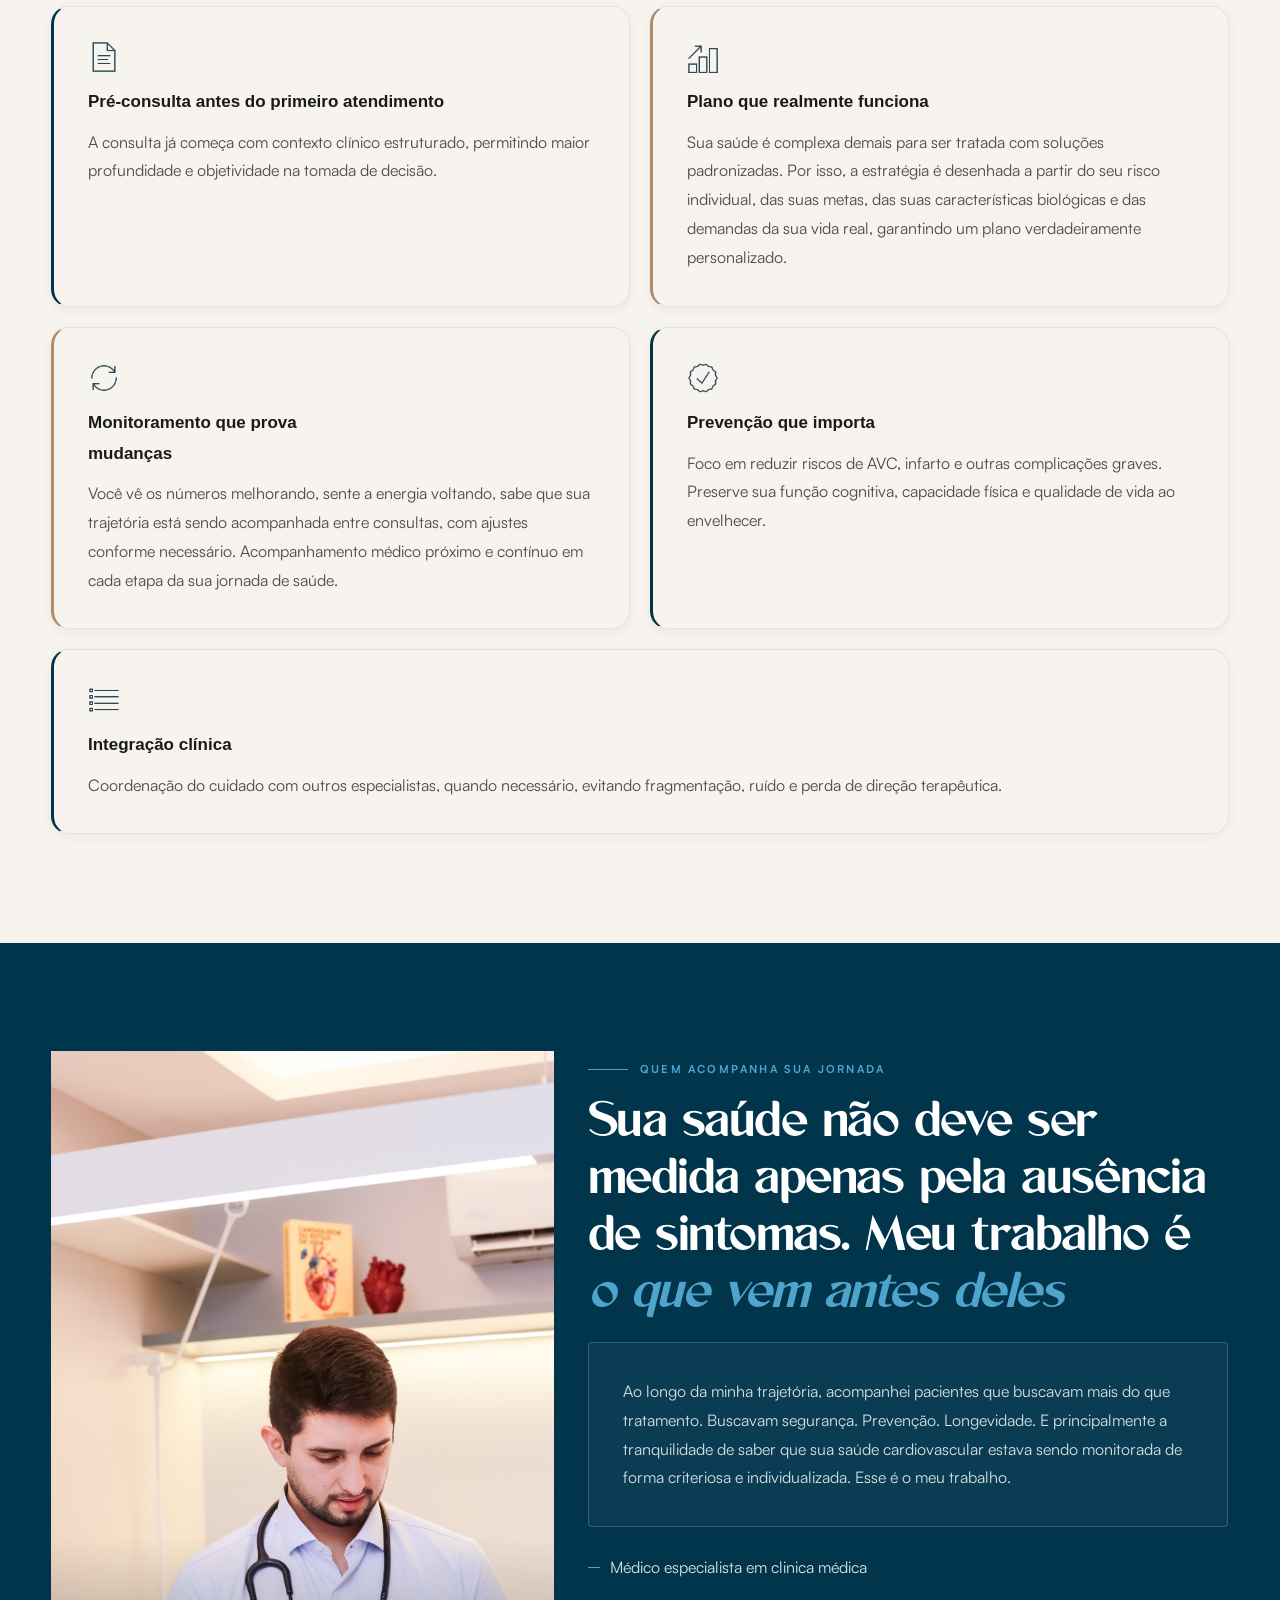
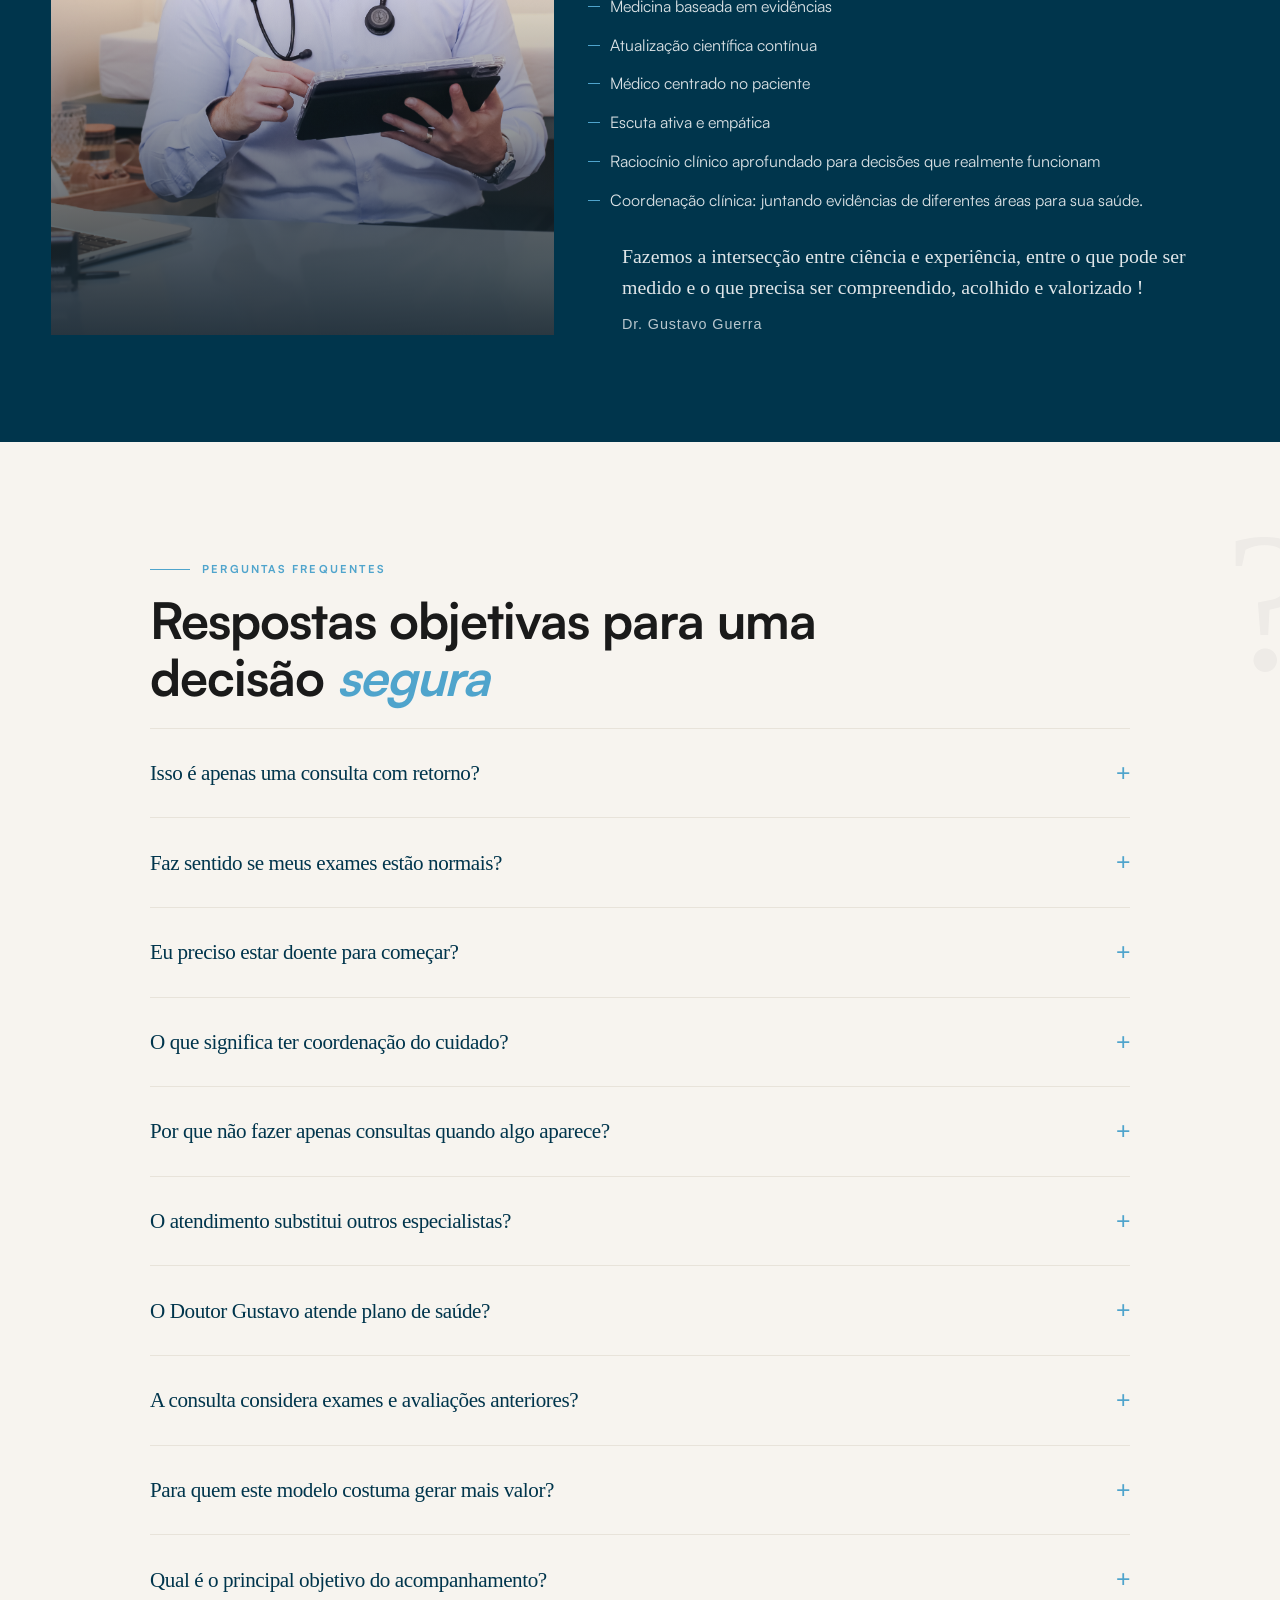
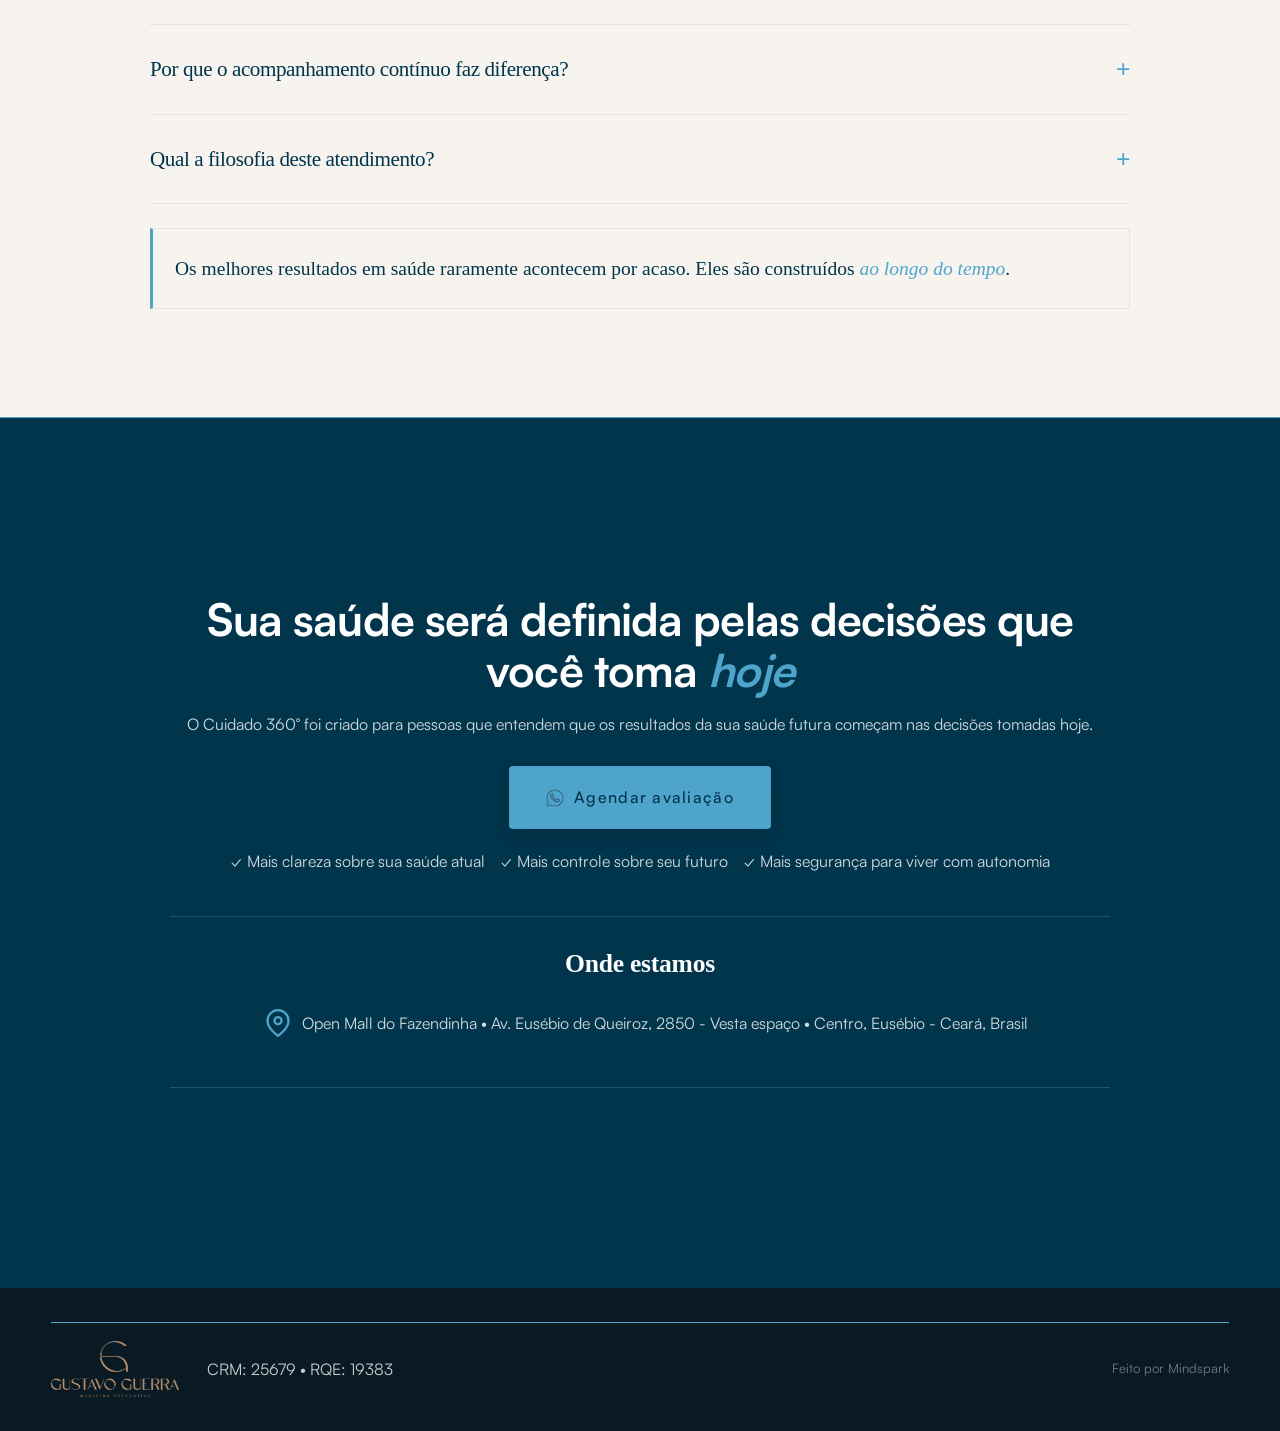
==== commit a338b7e0: "Versão final fontes" ====
--- a/index.html
+++ b/index.html
@@ -21,7 +21,7 @@
         <div class="hero__content">
           <!-- <p class="hero__kicker">Acompanhamento médico para viver com plenitude!</p> -->
           <div class="hero__hairline"></div>
-          <h1>
+          <h1 class="title--featured">
             <span class="hero__title-row">O paciente não busca</span>
             <span class="hero__title-row"><span class="hero__title-accent">somente uma consulta</span></span>
           </h1>
@@ -38,7 +38,7 @@
             <img src="midias/IMG_6177.jpg" alt="Dr. Gustavo Guerra em retrato profissional" loading="lazy">
           </figure>
           <aside class="hero__card">
-            <h2>Sua saúde está realmente sob controle ?</h2>
+            <h2 class="title--featured">Sua saúde está realmente sob controle ?</h2>
             <p class="hero__card-lead">Você pode se sentir bem hoje e, ainda assim, estar deixando passar sinais importantes sobre sua saúde. </p>
             <p class="hero__card-lead"> O Cuidado 360° foi criado para identificar riscos, compreender seu contexto e acompanhar os fatores que influenciam sua saúde antes que eles se transformem em problemas.</p>
 
@@ -93,7 +93,7 @@
     <section class="section section--dark" id="metodo">
       <div class="container reveal-group">
         <p class="eyebrow" data-reveal>Cuidado 360°</p>
-        <h2 data-reveal>Um modelo construído para acompanhar <em>trajetórias</em>, não apenas sintomas</h2>
+        <h2 class="title--featured" data-reveal>Um modelo construído para acompanhar <em>trajetórias</em>, não apenas sintomas</h2>
         <p class="lead" data-reveal>O Cuidado 360° parte de um princípio simples: transformar o acompanhamento médico em um sistema contínuo de avaliação, prevenção e tomada de decisão clínica personalizada. Cada conduta nasce da leitura do seu contexto, do seu histórico, dos seus objetivos e da sua evolução ao longo do tempo.</p>
         <div class="method-context" data-reveal>
           <span>O plano considera</span>
@@ -134,8 +134,8 @@
 
     <section class="section section--graphite" id="processo">
       <div class="container reveal-group">
-        <p class="eyebrow eyebrow--secondary" data-reveal>Por que Cuidado 360°?</p>
-        <h2 data-reveal>Um processo clínico <em>estruturado</em>, individualizado e contínuo</h2>
+        <p class="eyebrow" data-reveal>Por que Cuidado 360°?</p>
+        <h2 class="title--featured" data-reveal>Um processo clínico <em>estruturado</em>, individualizado e contínuo</h2>
         <p class="lead" data-reveal>O acompanhamento não começa quando o paciente chega na consulta. Ele começa antes, com contexto, intenção e uma leitura mais completa da sua história, para que cada etapa tenha propósito.</p>
         <div class="process" data-process>
           <article class="process__step" data-reveal>
@@ -204,7 +204,7 @@
         </figure>
         <div>
           <p class="eyebrow" data-reveal>Quem acompanha sua jornada</p>
-          <h2 data-reveal>Sua saúde não deve ser medida apenas pela ausência de sintomas. 
+          <h2 class="title--featured" data-reveal>Sua saúde não deve ser medida apenas pela ausência de sintomas. 
             Meu trabalho é <em>o que vem antes deles</em></h2>
           <article class="box box--dark" data-reveal>
             <p>Ao longo da minha trajetória, acompanhei pacientes que buscavam mais do que tratamento. Buscavam segurança. Prevenção. Longevidade. E principalmente a tranquilidade de saber que sua saúde cardiovascular estava sendo monitorada de forma criteriosa e individualizada. Esse é o meu trabalho.</p>
--- a/styles.css
+++ b/styles.css
@@ -1,39 +1,34 @@
 @font-face {
   font-family: 'VONCA';
-  src: url('/fonts/vonca/vonca-regular.woff2') format('woff2'),
-       url('/fonts/vonca/vonca-regular.woff') format('woff');
+  src: url('fonts/vonca/vonca-regular.woff') format('woff');
   font-weight: 400;
   font-display: swap;
 }
 
 @font-face {
   font-family: 'VONCA';
-  src: url('/fonts/vonca/vonca-bold.woff2') format('woff2'),
-       url('/fonts/vonca/vonca-bold.woff') format('woff');
+  src: url('fonts/vonca/vonca-bold.woff') format('woff');
   font-weight: 700;
   font-display: swap;
 }
 
 @font-face {
   font-family: 'SATOSHI';
-  src: url('/fonts/satoshi/satoshi-regular.woff2') format('woff2'),
-       url('/fonts/satoshi/satoshi-regular.woff') format('woff');
+  src: url('fonts/satoshi/Satoshi-Regular.woff') format('woff');
   font-weight: 400;
   font-display: swap;
 }
 
 @font-face {
   font-family: 'SATOSHI';
-  src: url('/fonts/satoshi/satoshi-medium.woff2') format('woff2'),
-       url('/fonts/satoshi/satoshi-medium.woff') format('woff');
+  src: url('fonts/satoshi/Satoshi-Medium.woff') format('woff');
   font-weight: 500;
   font-display: swap;
 }
 
 @font-face {
   font-family: 'SATOSHI';
-  src: url('/fonts/satoshi/satoshi-bold.woff2') format('woff2'),
-       url('/fonts/satoshi/satoshi-bold.woff') format('woff');
+  src: url('fonts/satoshi/Satoshi-Bold.woff') format('woff');
   font-weight: 700;
   font-display: swap;
 }
@@ -179,11 +174,11 @@
 }
 
 .eyebrow--secondary {
-  color: var(--secondary);
+  color: var(--secondary) !important;
 }
 
 .eyebrow--secondary::before {
-  background: var(--secondary);
+  background: var(--secondary) !important;
 }
 
 .hero__hairline {
@@ -195,11 +190,22 @@
 
 h1,
 section h2,
-.hero__card h2,
+.hero__card h2:not(.title--featured),
 .cta h2 {
-  font-family: "VONCA", serif;
+  font-family: "SATOSHI", sans-serif;
   letter-spacing: -0.02em;
   line-height: 1.13;
+}
+
+.title--featured {
+  font-family: "VONCA", sans-serif !important;
+  font-weight: 700 !important;
+  letter-spacing: -0.03em;
+}
+
+.hero__card h2.title--featured {
+  font-family: "VONCA", sans-serif !important;
+  letter-spacing: -0.03em;
 }
 
 h1 {
@@ -335,6 +341,7 @@
   font-size: clamp(2rem, 3vw, 2.65rem);
   margin: 0 0 12px;
   max-width: 18ch;
+  line-height: 1.15;
 }
 
 .hero__card-lead {
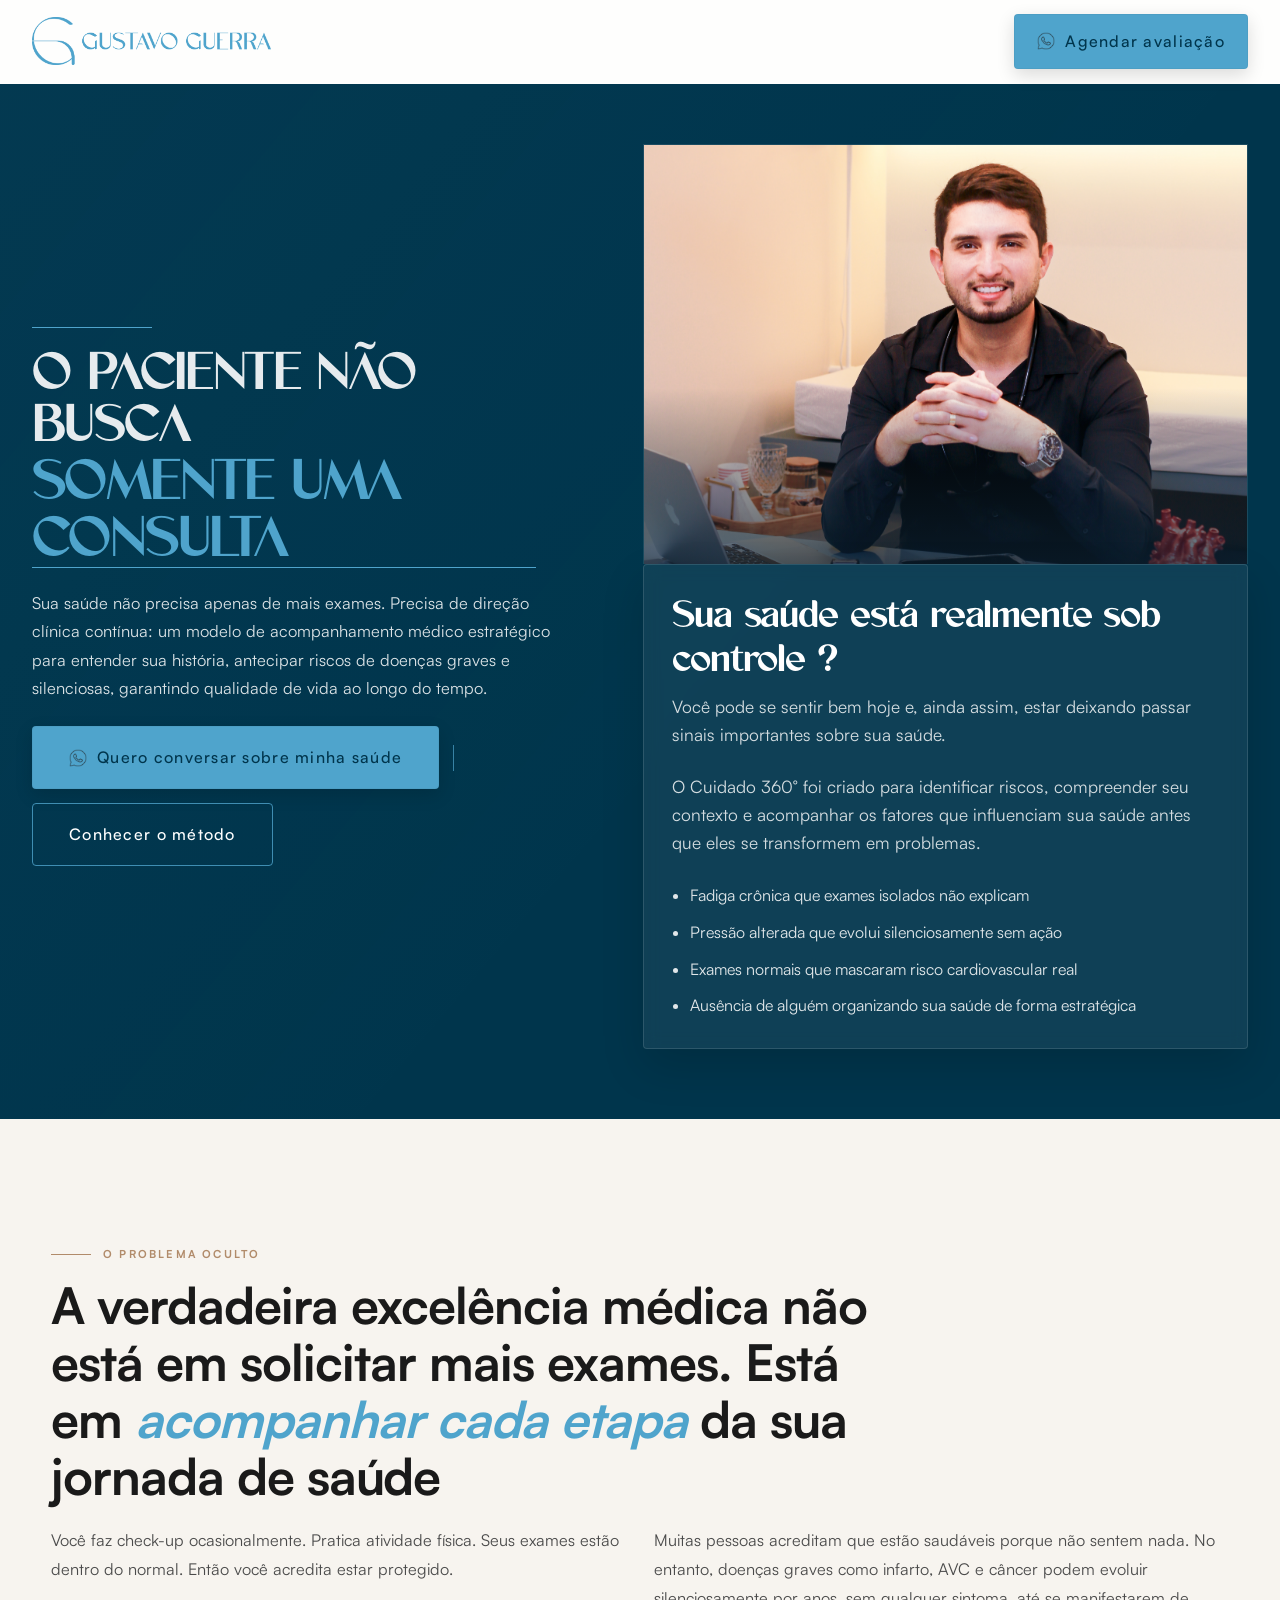
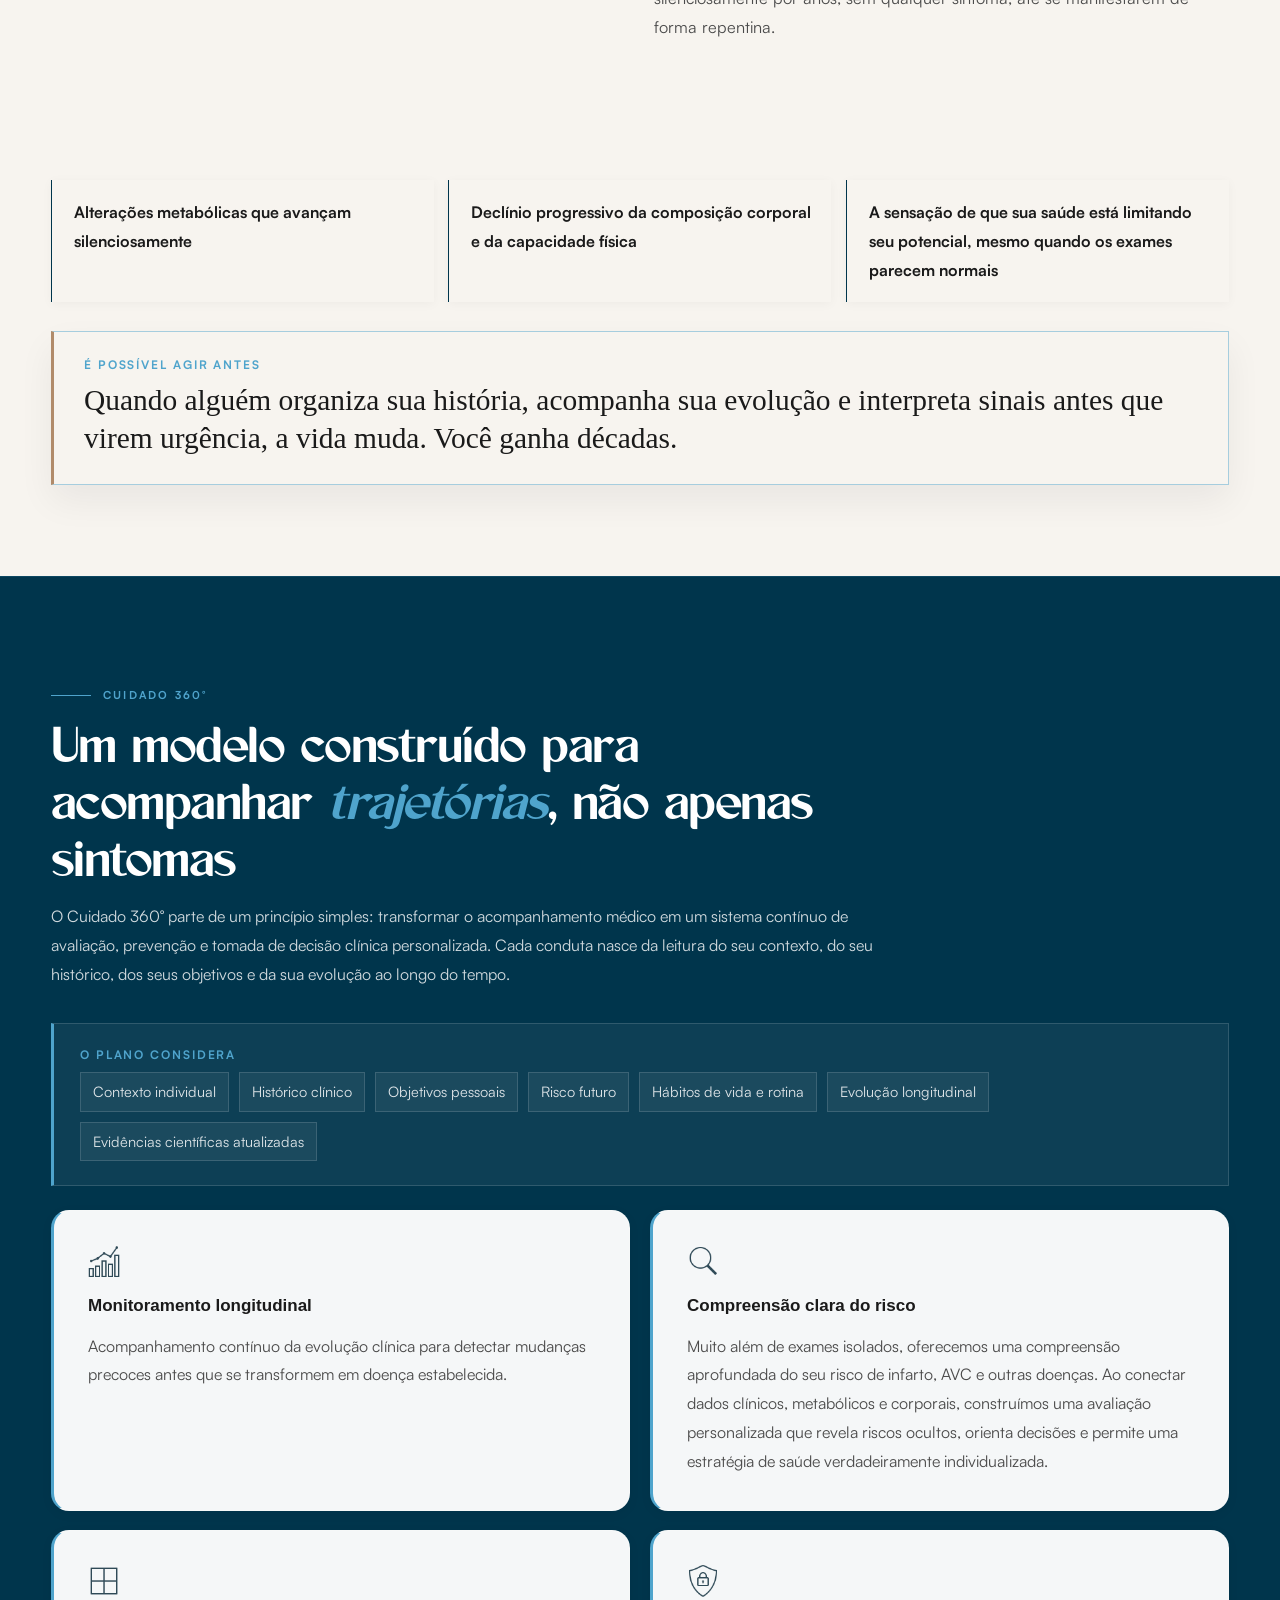
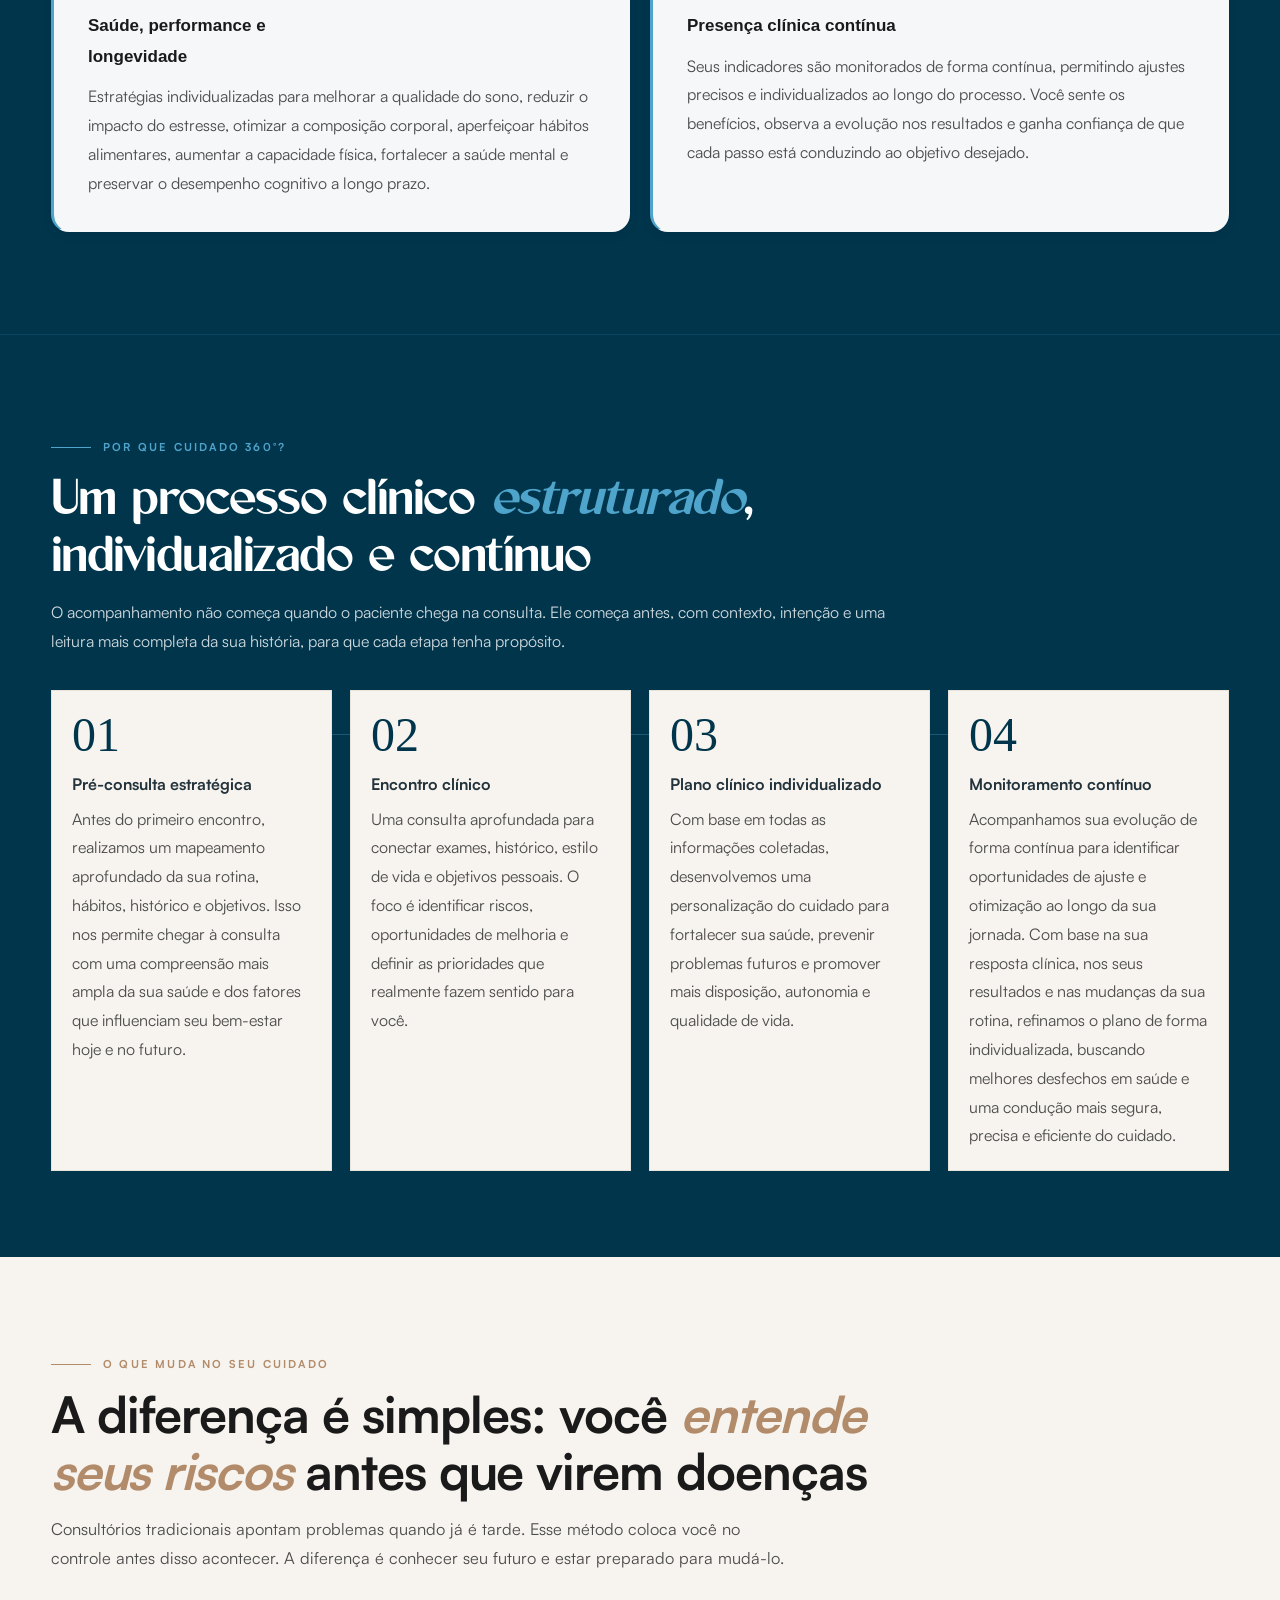
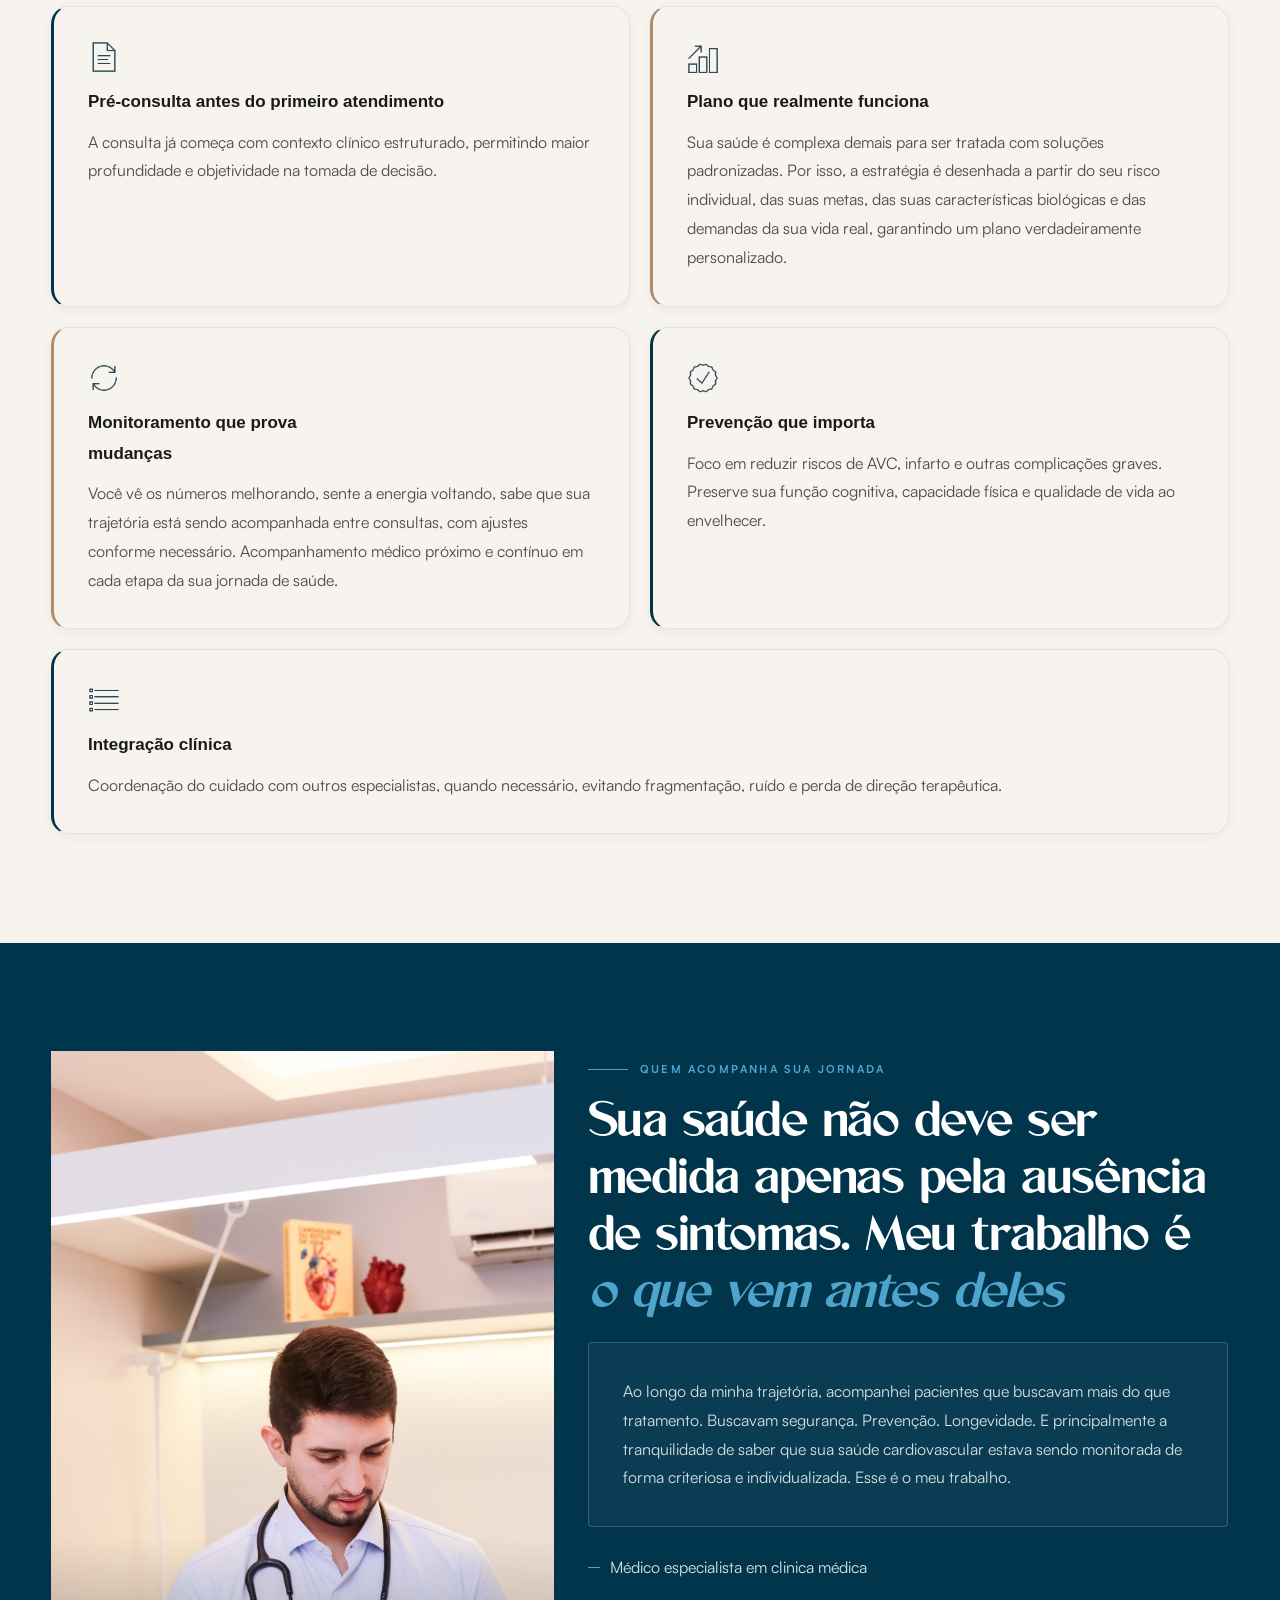
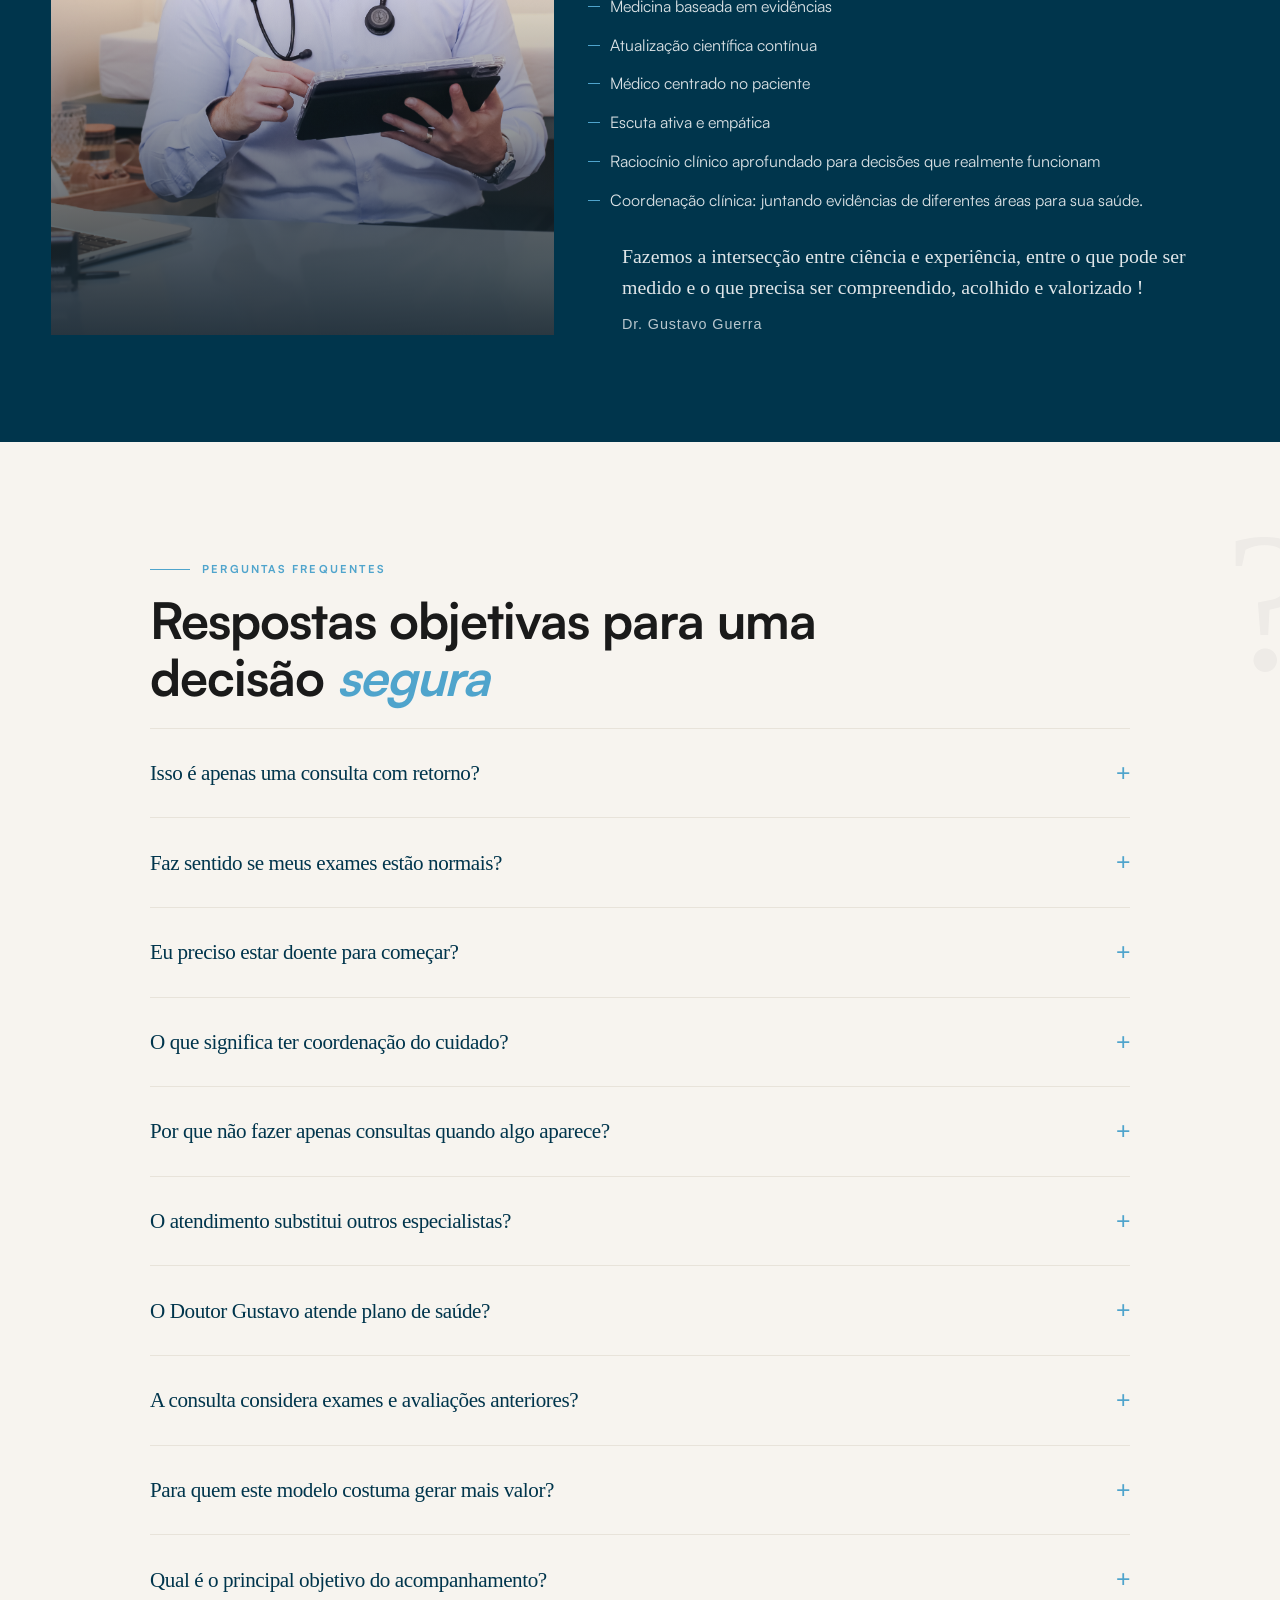
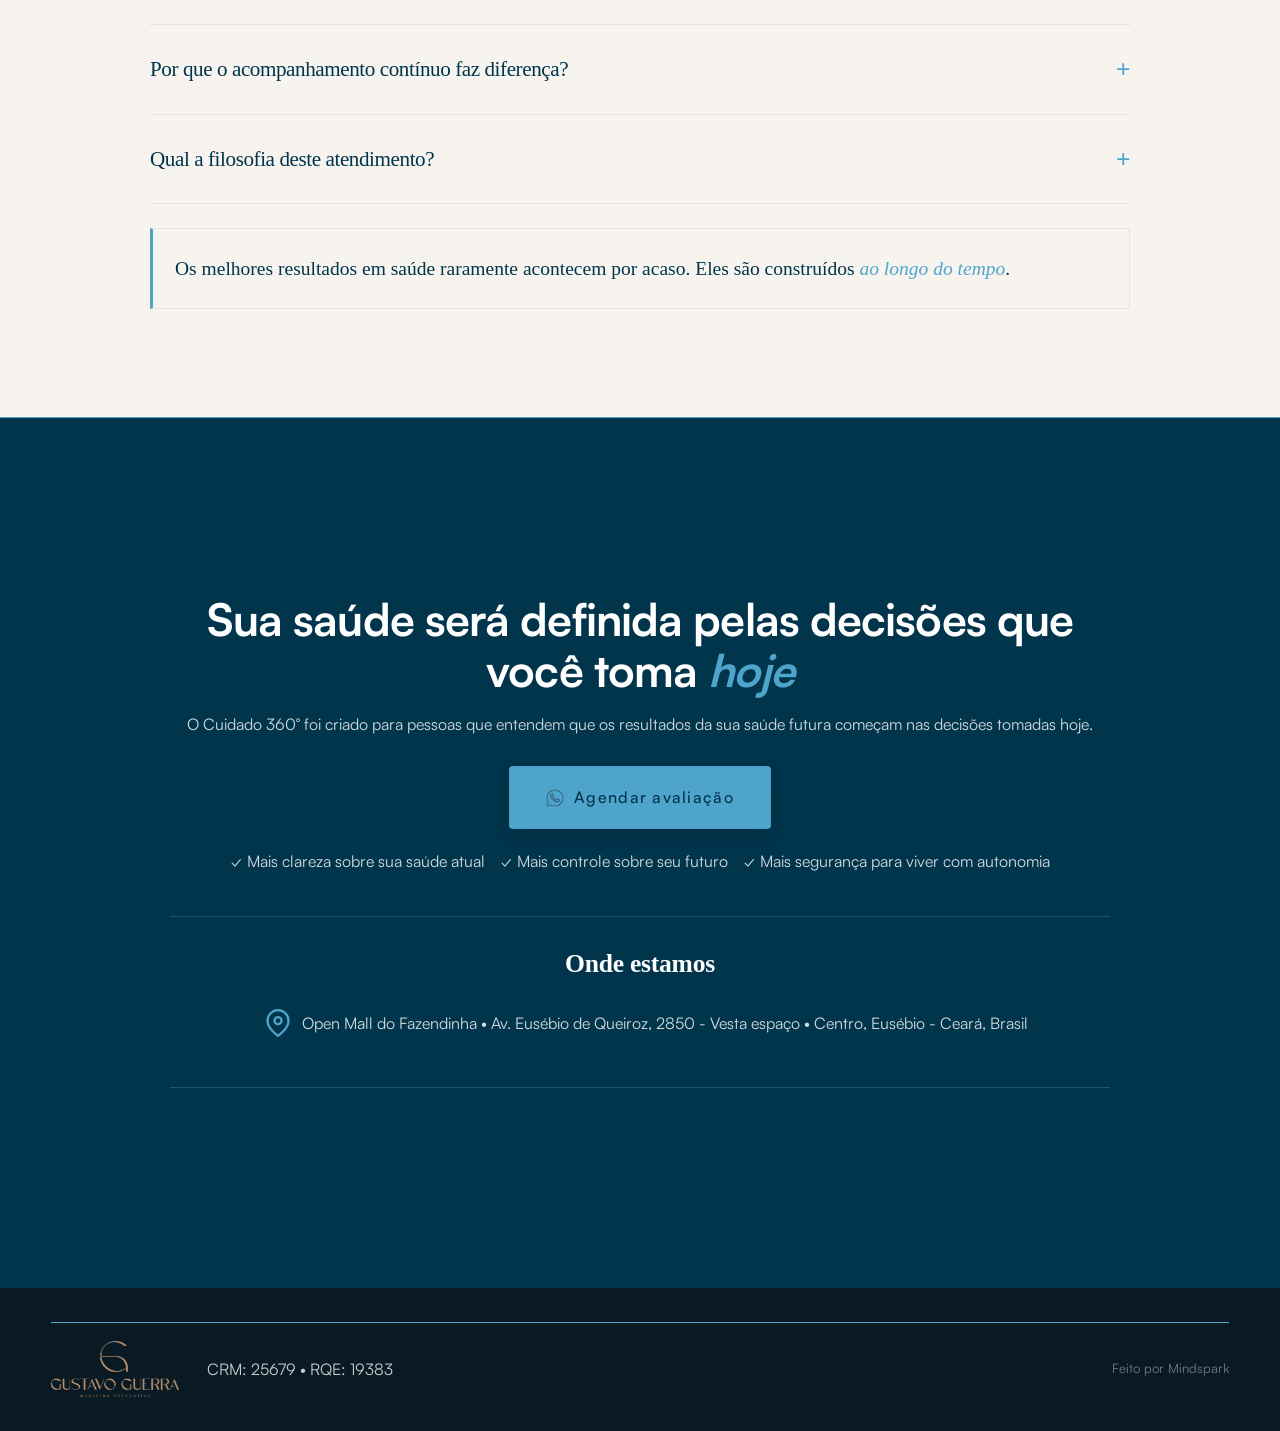
==== commit 1c42bf72: "favicon" ====
--- a/index.html
+++ b/index.html
@@ -3,8 +3,12 @@
 <head>
   <meta charset="UTF-8" />
   <meta name="viewport" content="width=device-width, initial-scale=1.0" />
-  <title>Dr. Gustavo Guerra | Cuidado 360</title>
   <meta name="description" content="Gestão médica estratégica com acompanhamento longitudinal de alta excelência;">
+  <link rel="icon" type="image/x-icon" href="midias/favicon/favicon.ico">
+  <link rel="icon" type="image/png" sizes="32x32" href="midias/favicon/favicon-32x32.png">
+  <link rel="icon" type="image/png" sizes="16x16" href="midias/favicon/favicon-16x16.png">
+  <link rel="apple-touch-icon" href="midias/favicon/apple-touch-icon.png">
+  <link rel="manifest" href="midias/favicon/site.webmanifest">
   <link rel="stylesheet" href="styles.css" />
 </head>
 <body>
--- a/styles.css
+++ b/styles.css
@@ -340,7 +340,7 @@
 .hero__card h2 {
   font-size: clamp(2rem, 3vw, 2.65rem);
   margin: 0 0 12px;
-  max-width: 18ch;
+  max-width: 50ch;
   line-height: 1.15;
 }
 
